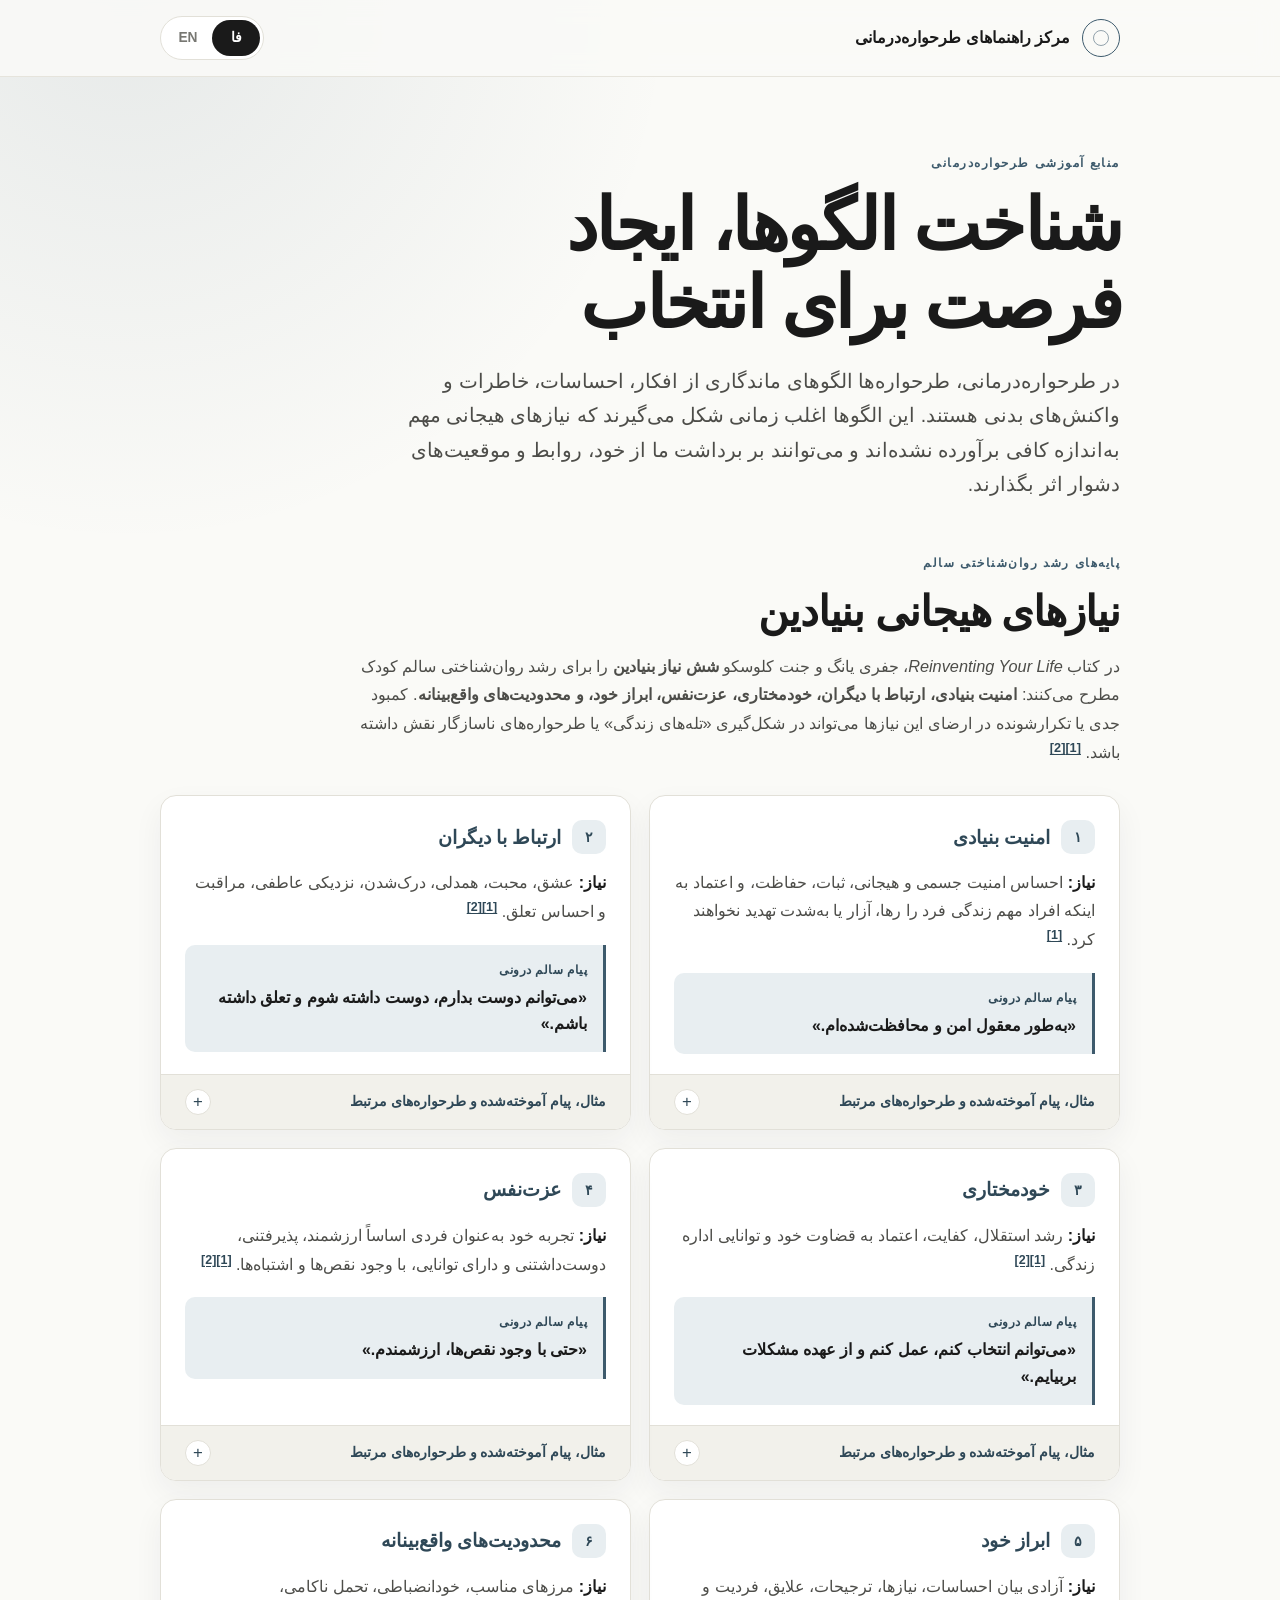
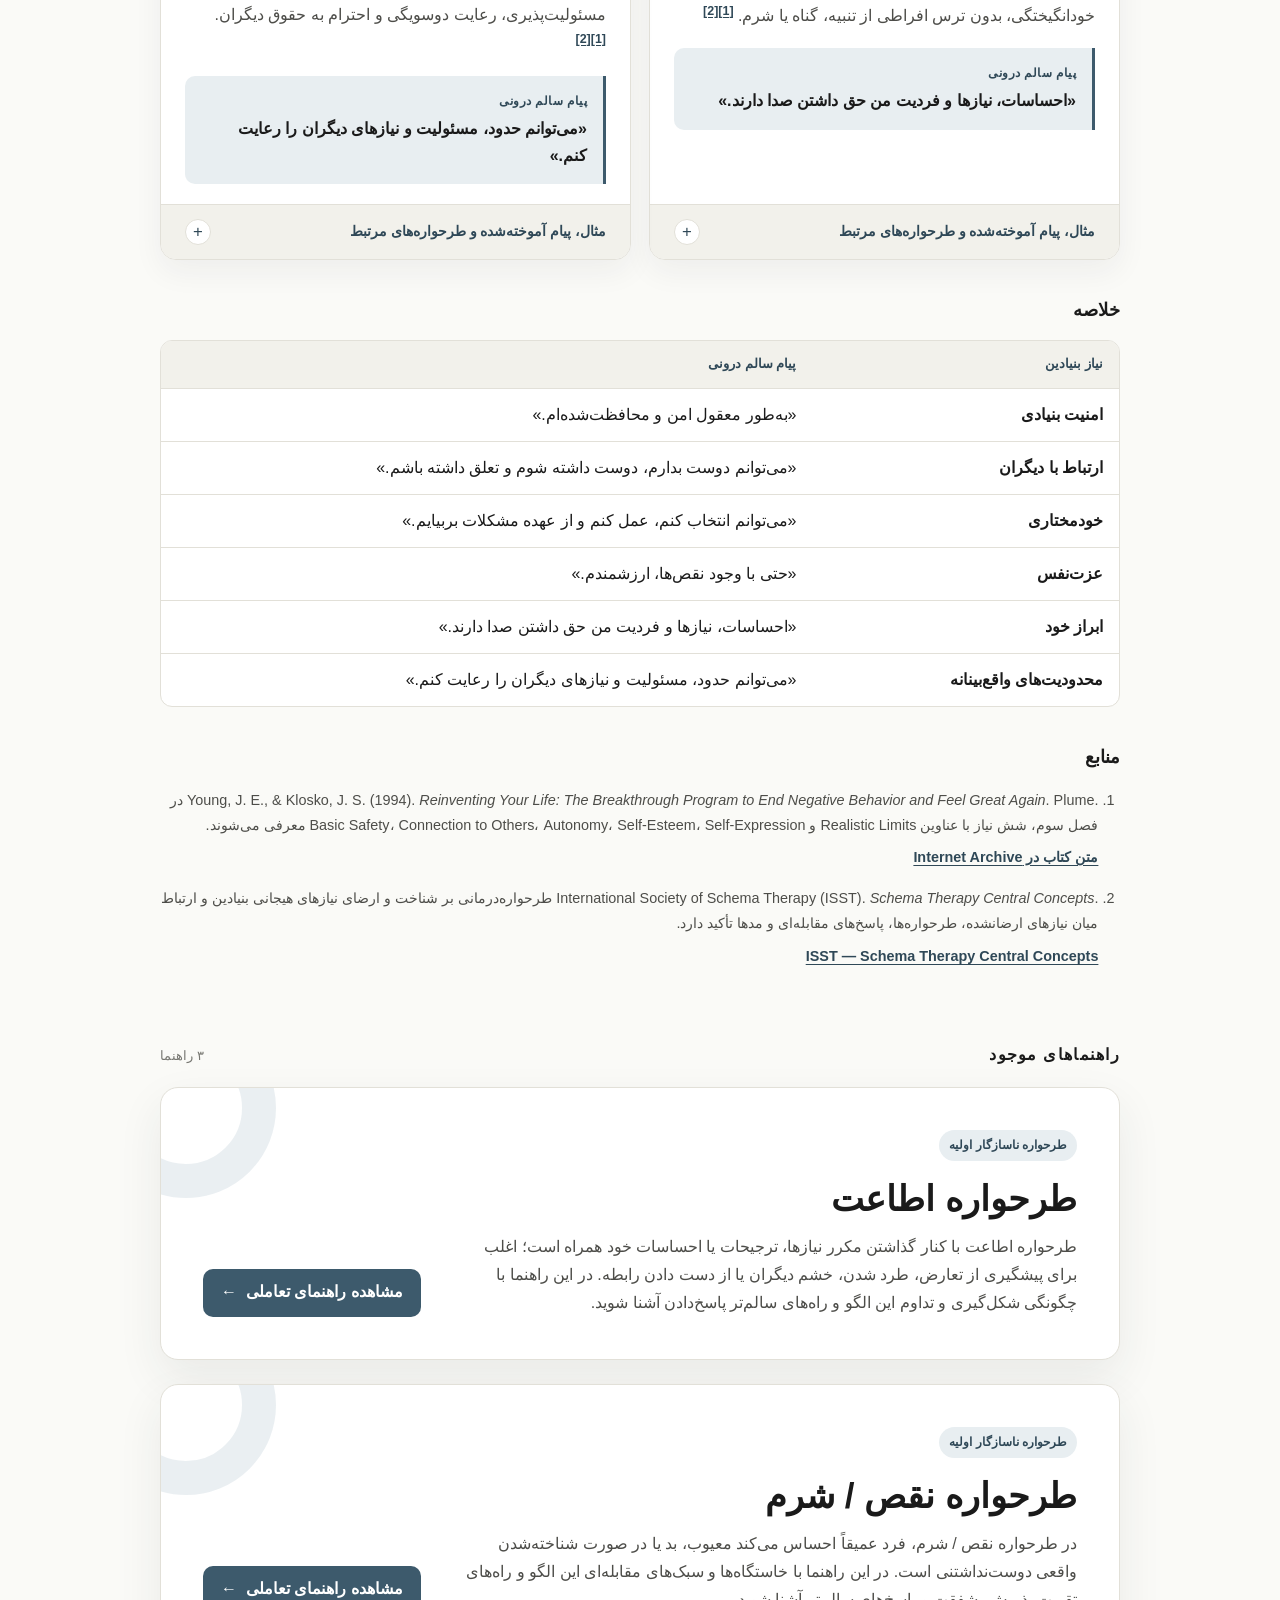
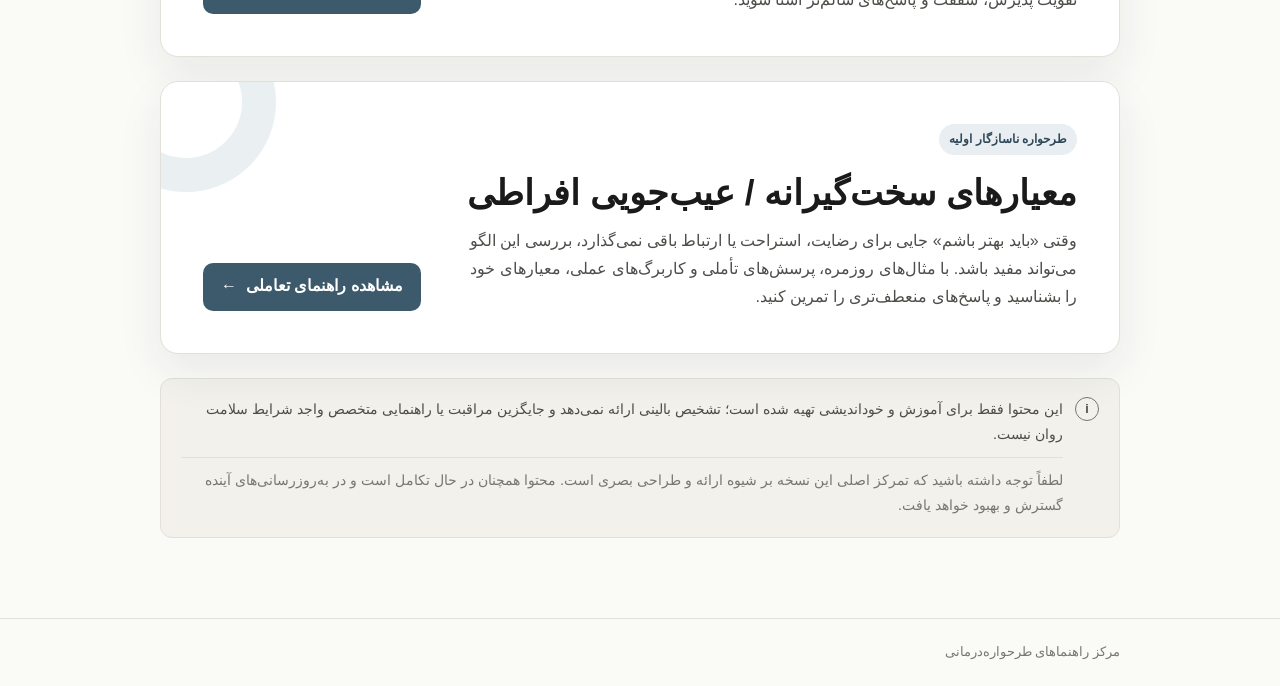
==== index.html @ 7f456794 "introducing new Scheme **UNRELENTING STANDARDS / HYPERCRITICALNESS**" ====
<!DOCTYPE html>
<html lang="fa" dir="rtl">
<head>
  <meta charset="UTF-8">
  <meta name="viewport" content="width=device-width, initial-scale=1.0">
  <meta name="description" content="Bilingual, practical guides to schema therapy concepts and patterns.">
  <title>مرکز راهنماهای طرحواره‌درمانی — Therapy Guidance Hub</title>
  <style>
    *,
    *::before,
    *::after {
      box-sizing: border-box;
    }

    :root {
      --bg: #fafaf7;
      --surface: #ffffff;
      --surface-soft: #f2f1eb;
      --text: #1a1a1a;
      --text-soft: #4d4d49;
      --muted: #777772;
      --accent: #3d5a6c;
      --accent-dark: #2f4857;
      --accent-soft: #e8eef1;
      --border: #e2e0d8;
      --focus: #9a6b32;
      --shadow: 0 18px 45px rgba(33, 45, 51, 0.08);
      --radius: 18px;
      --max-width: 960px;
    }

    html {
      min-width: 320px;
      scroll-behavior: smooth;
    }

    body {
      min-height: 100vh;
      margin: 0;
      background:
        radial-gradient(circle at 10% 0%, rgba(61, 90, 108, 0.10), transparent 34rem),
        var(--bg);
      color: var(--text);
      font-family: -apple-system, BlinkMacSystemFont, "Segoe UI", Tahoma, Arial, sans-serif;
      font-size: 16px;
      line-height: 1.75;
      -webkit-font-smoothing: antialiased;
    }

    body.lang-fa .content-en,
    body.lang-en .content-fa {
      display: none !important;
    }

    body.lang-en {
      font-family: Inter, -apple-system, BlinkMacSystemFont, "Segoe UI", sans-serif;
    }

    button,
    a {
      font: inherit;
    }

    a {
      color: inherit;
    }

    a:focus-visible,
    button:focus-visible {
      outline: 3px solid var(--focus);
      outline-offset: 3px;
    }

    .site-header {
      border-bottom: 1px solid rgba(226, 224, 216, 0.85);
      background: rgba(250, 250, 247, 0.88);
      backdrop-filter: blur(14px);
      -webkit-backdrop-filter: blur(14px);
    }

    .header-inner,
    main,
    .footer-inner {
      width: min(calc(100% - 36px), var(--max-width));
      margin-inline: auto;
    }

    .header-inner {
      min-height: 76px;
      display: flex;
      align-items: center;
      justify-content: space-between;
      gap: 20px;
    }

    .brand {
      display: inline-flex;
      align-items: center;
      gap: 12px;
      font-weight: 700;
      line-height: 1.35;
    }

    .brand-mark {
      width: 38px;
      height: 38px;
      display: grid;
      flex: 0 0 auto;
      place-items: center;
      border: 1px solid var(--accent);
      border-radius: 50%;
      color: var(--accent);
    }

    .brand-mark::before {
      width: 16px;
      height: 16px;
      border: 1px solid currentColor;
      border-radius: 50%;
      content: "";
      opacity: 0.55;
    }

    .language-switch {
      display: inline-flex;
      padding: 3px;
      border: 1px solid var(--border);
      border-radius: 999px;
      background: var(--surface);
    }

    .lang-btn {
      min-width: 48px;
      padding: 6px 13px;
      border: 0;
      border-radius: 999px;
      background: transparent;
      color: var(--muted);
      cursor: pointer;
      font-size: 0.86rem;
      font-weight: 650;
    }

    .lang-btn.active {
      background: var(--text);
      color: var(--surface);
    }

    main {
      padding-block: 76px 80px;
    }

    .hero {
      max-width: 760px;
      margin-bottom: 52px;
    }

    .eyebrow {
      margin: 0 0 12px;
      color: var(--accent);
      font-size: 0.78rem;
      font-weight: 750;
      letter-spacing: 0.12em;
      text-transform: uppercase;
    }

    h1,
    h2,
    h3,
    p {
      margin-top: 0;
    }

    h1 {
      max-width: 700px;
      margin-bottom: 22px;
      font-size: clamp(2.25rem, 6vw, 4.5rem);
      line-height: 1.08;
      letter-spacing: -0.035em;
    }

    .intro {
      max-width: 720px;
      margin-bottom: 0;
      color: var(--text-soft);
      font-size: clamp(1.05rem, 2.2vw, 1.22rem);
    }

    .needs-section {
      margin-bottom: 72px;
      scroll-margin-top: 24px;
    }

    .needs-header {
      max-width: 780px;
      margin-bottom: 28px;
    }

    .needs-header h2 {
      margin-bottom: 14px;
      font-size: clamp(1.75rem, 4vw, 2.65rem);
      line-height: 1.2;
      letter-spacing: -0.025em;
    }

    .needs-intro {
      margin-bottom: 0;
      color: var(--text-soft);
      font-size: 1.02rem;
    }

    .citation {
      color: var(--accent-dark);
      font-size: 0.78em;
      font-weight: 750;
      text-decoration-thickness: 1px;
      text-underline-offset: 2px;
      vertical-align: super;
    }

    .needs-grid {
      display: grid;
      grid-template-columns: repeat(2, minmax(0, 1fr));
      gap: 18px;
    }

    .need-card {
      overflow: hidden;
      display: flex;
      min-width: 0;
      flex-direction: column;
      border: 1px solid var(--border);
      border-radius: 16px;
      background: var(--surface);
      box-shadow: 0 12px 30px rgba(33, 45, 51, 0.055);
    }

    .need-card-main {
      padding: 24px 24px 20px;
    }

    .need-card h3 {
      display: flex;
      align-items: center;
      gap: 11px;
      margin-bottom: 15px;
      color: var(--accent-dark);
      font-size: 1.18rem;
      line-height: 1.35;
    }

    .need-card h3 > span {
      align-items: center;
      gap: 11px;
    }

    body.lang-fa .need-card h3 > .content-fa,
    body.lang-en .need-card h3 > .content-en {
      display: flex;
    }

    .need-number {
      display: inline-grid;
      width: 34px;
      height: 34px;
      flex: 0 0 auto;
      place-items: center;
      border-radius: 10px;
      background: var(--accent-soft);
      color: var(--accent-dark);
      font-size: 0.9rem;
      line-height: 1;
    }

    .need-definition {
      margin-bottom: 18px;
      color: var(--text-soft);
    }

    .need-definition strong,
    .detail-copy strong {
      color: var(--text);
    }

    .healthy-message {
      padding: 15px 16px;
      border-inline-start: 3px solid var(--accent);
      border-radius: 0 10px 10px 0;
      background: var(--accent-soft);
    }

    [dir="rtl"] .healthy-message {
      border-radius: 10px 0 0 10px;
    }

    .message-label {
      display: block;
      margin-bottom: 4px;
      color: var(--accent-dark);
      font-size: 0.75rem;
      font-weight: 750;
      letter-spacing: 0.04em;
    }

    .healthy-message blockquote,
    .detail-copy blockquote {
      margin: 0;
    }

    .healthy-message blockquote {
      font-weight: 650;
      line-height: 1.65;
    }

    .need-details {
      margin-top: auto;
      border-top: 1px solid var(--border);
      background: var(--surface-soft);
    }

    .need-details summary {
      display: flex;
      align-items: center;
      justify-content: space-between;
      gap: 14px;
      min-height: 54px;
      padding: 12px 24px;
      color: var(--accent-dark);
      cursor: pointer;
      font-size: 0.86rem;
      font-weight: 750;
      line-height: 1.45;
      list-style: none;
    }

    .need-details summary::-webkit-details-marker {
      display: none;
    }

    .need-details summary:focus-visible {
      outline: 3px solid var(--focus);
      outline-offset: -4px;
    }

    .details-icon {
      display: inline-grid;
      width: 26px;
      height: 26px;
      flex: 0 0 auto;
      place-items: center;
      border: 1px solid var(--border);
      border-radius: 50%;
      background: var(--surface);
      font-size: 1.05rem;
      font-weight: 500;
      line-height: 1;
      transition: transform 160ms ease;
    }

    .need-details[open] .details-icon {
      transform: rotate(45deg);
    }

    .need-details-body {
      padding: 0 24px 22px;
    }

    .detail-copy {
      padding-top: 18px;
      border-top: 1px solid var(--border);
      color: var(--text-soft);
    }

    .detail-copy p:last-child {
      margin-bottom: 0;
    }

    .detail-copy blockquote {
      margin-block: 11px 16px;
      padding: 10px 14px;
      border-inline-start: 3px solid var(--accent);
      background: var(--surface);
      color: var(--text);
      font-weight: 650;
    }

    .needs-summary,
    .needs-references {
      margin-top: 34px;
    }

    .needs-summary h3,
    .needs-references h3 {
      margin-bottom: 14px;
      font-size: 1.15rem;
    }

    .table-scroll {
      overflow-x: auto;
      border: 1px solid var(--border);
      border-radius: 12px;
      background: var(--surface);
      -webkit-overflow-scrolling: touch;
    }

    .table-scroll:focus-visible {
      outline: 3px solid var(--focus);
      outline-offset: 3px;
    }

    .needs-table {
      width: 100%;
      min-width: 540px;
      border-collapse: collapse;
      text-align: start;
    }

    .needs-table th,
    .needs-table td {
      padding: 12px 16px;
      border-bottom: 1px solid var(--border);
      text-align: start;
      vertical-align: top;
    }

    .needs-table thead th {
      background: var(--surface-soft);
      color: var(--accent-dark);
      font-size: 0.82rem;
      font-weight: 750;
    }

    .needs-table th:first-child,
    .needs-table td:first-child {
      width: 32%;
      font-weight: 700;
    }

    .needs-table tbody th {
      color: var(--text);
    }

    .needs-table tbody tr:last-child > * {
      border-bottom: 0;
    }

    .references-list {
      margin: 0;
      padding-inline-start: 1.35rem;
      color: var(--text-soft);
      font-size: 0.9rem;
    }

    .references-list li + li {
      margin-top: 16px;
    }

    .references-list p {
      margin-bottom: 7px;
    }

    .reference-link {
      color: var(--accent-dark);
      font-weight: 700;
      text-underline-offset: 3px;
    }

    .source-title {
      unicode-bidi: isolate;
    }

    .guides-heading {
      display: flex;
      align-items: baseline;
      justify-content: space-between;
      gap: 16px;
      margin-bottom: 18px;
    }

    .guides-heading h2 {
      margin-bottom: 0;
      font-size: 1rem;
      letter-spacing: 0.08em;
      text-transform: uppercase;
    }

    .guide-count {
      color: var(--muted);
      font-size: 0.84rem;
    }

    .guide-list {
      display: grid;
      gap: 24px;
    }

    .guide-card {
      position: relative;
      overflow: hidden;
      display: grid;
      grid-template-columns: minmax(0, 1fr) auto;
      align-items: end;
      gap: 32px;
      padding: clamp(26px, 5vw, 42px);
      border: 1px solid var(--border);
      border-radius: var(--radius);
      background: var(--surface);
      box-shadow: var(--shadow);
    }

    .guide-card::after {
      position: absolute;
      inset-block-start: -70px;
      inset-inline-end: -65px;
      width: 180px;
      height: 180px;
      border: 34px solid var(--accent-soft);
      border-radius: 50%;
      content: "";
      opacity: 0.9;
      pointer-events: none;
    }

    .guide-content {
      position: relative;
      z-index: 1;
      max-width: 620px;
    }

    .guide-tag {
      display: inline-block;
      margin-bottom: 16px;
      padding: 5px 10px;
      border-radius: 999px;
      background: var(--accent-soft);
      color: var(--accent-dark);
      font-size: 0.75rem;
      font-weight: 700;
    }

    .guide-card h3 {
      margin-bottom: 12px;
      font-size: clamp(1.55rem, 3.5vw, 2.2rem);
      line-height: 1.25;
    }

    .guide-description {
      margin-bottom: 0;
      color: var(--text-soft);
    }

    .guide-link {
      position: relative;
      z-index: 1;
      display: inline-flex;
      align-items: center;
      justify-content: center;
      gap: 9px;
      min-height: 48px;
      padding: 10px 18px;
      border-radius: 10px;
      background: var(--accent);
      color: #ffffff;
      font-weight: 700;
      line-height: 1.3;
      text-align: center;
      text-decoration: none;
      transition: background 160ms ease, transform 160ms ease;
    }

    .guide-link:hover {
      background: var(--accent-dark);
      transform: translateY(-1px);
    }

    .notice {
      display: grid;
      grid-template-columns: auto minmax(0, 1fr);
      gap: 12px;
      margin-top: 24px;
      padding: 18px 20px;
      border: 1px solid var(--border);
      border-radius: 12px;
      background: var(--surface-soft);
      color: var(--text-soft);
      font-size: 0.9rem;
    }

    .notice-mark {
      width: 24px;
      height: 24px;
      display: inline-grid;
      place-items: center;
      border: 1px solid var(--muted);
      border-radius: 50%;
      font-size: 0.78rem;
      font-weight: 750;
      line-height: 1;
    }

    .notice p {
      margin-bottom: 0;
    }

    .notice-update {
      display: block;
      margin-top: 10px;
      padding-top: 10px;
      border-top: 1px solid var(--border);
      color: var(--muted);
    }

    footer {
      border-top: 1px solid var(--border);
      color: var(--muted);
      font-size: 0.82rem;
    }

    .footer-inner {
      padding-block: 22px;
    }

    @media (max-width: 680px) {
      .header-inner,
      main,
      .footer-inner {
        width: min(calc(100% - 28px), var(--max-width));
      }

      .header-inner {
        min-height: 68px;
      }

      .brand-mark {
        width: 34px;
        height: 34px;
      }

      main {
        padding-block: 52px 60px;
      }

      .hero {
        margin-bottom: 40px;
      }

      .needs-section {
        margin-bottom: 56px;
      }

      .needs-grid {
        grid-template-columns: 1fr;
      }

      .need-card-main {
        padding: 22px 20px 18px;
      }

      .need-details summary {
        padding-inline: 20px;
      }

      .need-details-body {
        padding-inline: 20px;
      }

      .guide-card {
        grid-template-columns: 1fr;
        align-items: stretch;
        gap: 24px;
      }

      .guide-link {
        width: 100%;
      }
    }

    @media (prefers-reduced-motion: reduce) {
      html {
        scroll-behavior: auto;
      }

      .guide-link {
        transition: none;
      }

      .details-icon {
        transition: none;
      }
    }

    @media print {
      body {
        background: #ffffff;
      }

      .language-switch {
        display: none;
      }

      main {
        padding-block: 36px;
      }

      .needs-grid {
        grid-template-columns: 1fr;
      }

      .need-card,
      .guide-card {
        break-inside: avoid;
        box-shadow: none;
      }

      .need-details summary {
        display: none;
      }

      .need-details-body {
        display: block !important;
        padding-top: 18px;
      }

      .table-scroll {
        overflow: visible;
      }

      .needs-table {
        min-width: 0;
      }
    }
  </style>
</head>
<body class="lang-fa">
  <header class="site-header">
    <div class="header-inner">
      <div class="brand">
        <span class="brand-mark" aria-hidden="true"></span>
        <span class="content-fa" lang="fa">مرکز راهنماهای طرحواره‌درمانی</span>
        <span class="content-en" lang="en">Therapy Guidance Hub</span>
      </div>

      <div class="language-switch" role="group" aria-label="Language / زبان">
        <button class="lang-btn active" type="button" data-lang="fa" aria-pressed="true">فا</button>
        <button class="lang-btn" type="button" data-lang="en" aria-pressed="false">EN</button>
      </div>
    </div>
  </header>

  <main>
    <section class="hero" aria-labelledby="page-title">
      <p class="eyebrow">
        <span class="content-fa" lang="fa">منابع آموزشی طرحواره‌درمانی</span>
        <span class="content-en" lang="en">Schema therapy resources</span>
      </p>

      <h1 id="page-title">
        <span class="content-fa" lang="fa">شناخت الگوها، ایجاد فرصت برای انتخاب</span>
        <span class="content-en" lang="en">Understand patterns. Make room for choice.</span>
      </h1>

      <p class="intro">
        <span class="content-fa" lang="fa">در طرحواره‌درمانی، طرحواره‌ها الگوهای ماندگاری از افکار، احساسات، خاطرات و واکنش‌های بدنی هستند. این الگوها اغلب زمانی شکل می‌گیرند که نیازهای هیجانی مهم به‌اندازه کافی برآورده نشده‌اند و می‌توانند بر برداشت ما از خود، روابط و موقعیت‌های دشوار اثر بگذارند.</span>
        <span class="content-en" lang="en">In schema therapy, schemas are enduring patterns of thoughts, emotions, memories, and bodily responses. They often develop when important emotional needs are not adequately met and can shape how we understand ourselves, relationships, and difficult situations.</span>
      </p>
    </section>

    <section id="core-emotional-needs" class="needs-section" aria-labelledby="needs-title">
      <header class="needs-header">
        <p class="eyebrow">
          <span class="content-fa" lang="fa">پایه‌های رشد روان‌شناختی سالم</span>
          <span class="content-en" lang="en">Foundations for healthy psychological growth</span>
        </p>

        <h2 id="needs-title">
          <span class="content-fa" lang="fa">نیازهای هیجانی بنیادین</span>
          <span class="content-en" lang="en">Core Emotional Needs</span>
        </h2>

        <div class="needs-intro">
          <p class="content-fa" lang="fa">در کتاب <cite><bdi dir="ltr">Reinventing Your Life</bdi></cite>، جفری یانگ و جنت کلوسکو <strong>شش نیاز بنیادین</strong> را برای رشد روان‌شناختی سالم کودک مطرح می‌کنند: <strong>امنیت بنیادی، ارتباط با دیگران، خودمختاری، عزت‌نفس، ابراز خود، و محدودیت‌های واقع‌بینانه</strong>. کمبود جدی یا تکرارشونده در ارضای این نیازها می‌تواند در شکل‌گیری «تله‌های زندگی» یا طرحواره‌های ناسازگار نقش داشته باشد. <a class="citation" href="#needs-reference-1"><bdi>[1]</bdi></a><a class="citation" href="#needs-reference-2"><bdi>[2]</bdi></a></p>
          <p class="content-en" lang="en">In <cite>Reinventing Your Life</cite>, Jeffrey Young and Janet Klosko describe <strong>six core needs</strong> that children need in order to thrive psychologically: <strong>Basic Safety, Connection to Others, Autonomy, Self-Esteem, Self-Expression, and Realistic Limits</strong>. Serious or repeated shortfalls in these needs can contribute to the development of maladaptive “lifetraps” or schemas. <a class="citation" href="#needs-reference-1"><bdi>[1]</bdi></a><a class="citation" href="#needs-reference-2"><bdi>[2]</bdi></a></p>
        </div>
      </header>

      <div class="needs-grid">
        <article class="need-card" aria-labelledby="need-basic-safety-title">
          <div class="need-card-main">
            <h3 id="need-basic-safety-title">
              <span class="content-fa" lang="fa"><span class="need-number">۱</span> امنیت بنیادی</span>
              <span class="content-en" lang="en"><span class="need-number">1</span> Basic Safety</span>
            </h3>

            <p class="need-definition content-fa" lang="fa"><strong>نیاز:</strong> احساس امنیت جسمی و هیجانی، ثبات، حفاظت، و اعتماد به اینکه افراد مهم زندگی فرد را رها، آزار یا به‌شدت تهدید نخواهند کرد. <a class="citation" href="#needs-reference-1"><bdi>[1]</bdi></a></p>
            <p class="need-definition content-en" lang="en"><strong>Need:</strong> To feel physically and emotionally safe, protected, stable, and able to trust that important people will not abandon, abuse, or seriously harm us. <a class="citation" href="#needs-reference-1"><bdi>[1]</bdi></a></p>

            <div class="healthy-message content-fa" lang="fa">
              <span class="message-label">پیام سالم درونی</span>
              <blockquote>«به‌طور معقول امن و محافظت‌شده‌ام.»</blockquote>
            </div>
            <div class="healthy-message content-en" lang="en">
              <span class="message-label">Healthy internal message</span>
              <blockquote>“I am reasonably safe and protected.”</blockquote>
            </div>
          </div>

          <details class="need-details">
            <summary>
              <span class="content-fa" lang="fa">مثال، پیام آموخته‌شده و طرحواره‌های مرتبط</span>
              <span class="content-en" lang="en">Example, learned message, and related schemas</span>
              <span class="details-icon" aria-hidden="true">+</span>
            </summary>
            <div class="need-details-body">
              <div class="detail-copy content-fa" lang="fa">
                <p><strong>مثال:</strong><br>کودک می‌ترسد و والد با آرامش از او محافظت و او را مطمئن می‌کند. کودک به‌تدریج یاد می‌گیرد:</p>
                <blockquote>«من امن هستم و می‌توانم به افراد مهم زندگی‌ام تکیه کنم.»</blockquote>
                <p>آسیب مزمن به این نیاز می‌تواند با طرحواره‌هایی مانند <strong>رهاشدگی</strong> یا <strong>بی‌اعتمادی/بدرفتاری</strong> مرتبط باشد. <a class="citation" href="#needs-reference-1"><bdi>[1]</bdi></a></p>
              </div>
              <div class="detail-copy content-en" lang="en">
                <p><strong>Example:</strong><br>A child is frightened and receives calm protection and reassurance. The child gradually learns:</p>
                <blockquote>“I am safe, and people I depend on can protect me.”</blockquote>
                <p>When this need is repeatedly frustrated, themes of <strong>Abandonment</strong> or <strong>Mistrust/Abuse</strong> may become prominent. <a class="citation" href="#needs-reference-1"><bdi>[1]</bdi></a></p>
              </div>
            </div>
          </details>
        </article>

        <article class="need-card" aria-labelledby="need-connection-title">
          <div class="need-card-main">
            <h3 id="need-connection-title">
              <span class="content-fa" lang="fa"><span class="need-number">۲</span> ارتباط با دیگران</span>
              <span class="content-en" lang="en"><span class="need-number">2</span> Connection to Others</span>
            </h3>

            <p class="need-definition content-fa" lang="fa"><strong>نیاز:</strong> عشق، محبت، همدلی، درک‌شدن، نزدیکی عاطفی، مراقبت و احساس تعلق. <a class="citation" href="#needs-reference-1"><bdi>[1]</bdi></a><a class="citation" href="#needs-reference-2"><bdi>[2]</bdi></a></p>
            <p class="need-definition content-en" lang="en"><strong>Need:</strong> Love, affection, empathy, understanding, emotional closeness, care, and a sense of belonging. <a class="citation" href="#needs-reference-1"><bdi>[1]</bdi></a><a class="citation" href="#needs-reference-2"><bdi>[2]</bdi></a></p>

            <div class="healthy-message content-fa" lang="fa">
              <span class="message-label">پیام سالم درونی</span>
              <blockquote>«می‌توانم دوست بدارم، دوست داشته شوم و تعلق داشته باشم.»</blockquote>
            </div>
            <div class="healthy-message content-en" lang="en">
              <span class="message-label">Healthy internal message</span>
              <blockquote>“I can love, be loved, and belong.”</blockquote>
            </div>
          </div>

          <details class="need-details">
            <summary>
              <span class="content-fa" lang="fa">مثال، پیام آموخته‌شده و طرحواره‌های مرتبط</span>
              <span class="content-en" lang="en">Example, learned message, and related schemas</span>
              <span class="details-icon" aria-hidden="true">+</span>
            </summary>
            <div class="need-details-body">
              <div class="detail-copy content-fa" lang="fa">
                <p><strong>مثال:</strong><br>کودک غمگین است و مراقب به‌جای نادیده‌گرفتن یا تمسخر، با گرمی به او گوش می‌دهد. کودک یاد می‌گیرد:</p>
                <blockquote>«احساسات من مهم‌اند و می‌توانم با دیگران ارتباط عاطفی داشته باشم.»</blockquote>
                <p>کمبود این نیاز می‌تواند با <strong>محرومیت هیجانی</strong> یا <strong>انزوای اجتماعی</strong> مرتبط باشد. <a class="citation" href="#needs-reference-1"><bdi>[1]</bdi></a></p>
              </div>
              <div class="detail-copy content-en" lang="en">
                <p><strong>Example:</strong><br>A child is sad and a caregiver listens with warmth rather than ignoring or mocking the feeling. The child learns:</p>
                <blockquote>“My feelings matter, and I can be emotionally close to other people.”</blockquote>
                <p>When this need is poorly met, schemas involving <strong>Emotional Deprivation</strong> or <strong>Social Isolation</strong> may develop. <a class="citation" href="#needs-reference-1"><bdi>[1]</bdi></a></p>
              </div>
            </div>
          </details>
        </article>

        <article class="need-card" aria-labelledby="need-autonomy-title">
          <div class="need-card-main">
            <h3 id="need-autonomy-title">
              <span class="content-fa" lang="fa"><span class="need-number">۳</span> خودمختاری</span>
              <span class="content-en" lang="en"><span class="need-number">3</span> Autonomy</span>
            </h3>

            <p class="need-definition content-fa" lang="fa"><strong>نیاز:</strong> رشد استقلال، کفایت، اعتماد به قضاوت خود و توانایی اداره زندگی. <a class="citation" href="#needs-reference-1"><bdi>[1]</bdi></a><a class="citation" href="#needs-reference-2"><bdi>[2]</bdi></a></p>
            <p class="need-definition content-en" lang="en"><strong>Need:</strong> To become increasingly independent, competent, confident in one’s judgment, and able to function in the world. <a class="citation" href="#needs-reference-1"><bdi>[1]</bdi></a><a class="citation" href="#needs-reference-2"><bdi>[2]</bdi></a></p>

            <div class="healthy-message content-fa" lang="fa">
              <span class="message-label">پیام سالم درونی</span>
              <blockquote>«می‌توانم انتخاب کنم، عمل کنم و از عهده مشکلات بربیایم.»</blockquote>
            </div>
            <div class="healthy-message content-en" lang="en">
              <span class="message-label">Healthy internal message</span>
              <blockquote>“I can function, choose, and cope.”</blockquote>
            </div>
          </div>

          <details class="need-details">
            <summary>
              <span class="content-fa" lang="fa">مثال، پیام آموخته‌شده و طرحواره‌های مرتبط</span>
              <span class="content-en" lang="en">Example, learned message, and related schemas</span>
              <span class="details-icon" aria-hidden="true">+</span>
            </summary>
            <div class="need-details-body">
              <div class="detail-copy content-fa" lang="fa">
                <p><strong>مثال:</strong><br>والد اجازه می‌دهد کودک یک مسئله متناسب با سنش را خودش حل کند و فقط در صورت نیاز کمک می‌کند. کودک یاد می‌گیرد:</p>
                <blockquote>«می‌توانم تصمیم بگیرم، مسئله حل کنم و از اشتباه‌ها یاد بگیرم.»</blockquote>
                <p>آسیب به این نیاز می‌تواند با <strong>وابستگی/بی‌کفایتی</strong> یا <strong>آسیب‌پذیری نسبت به خطر</strong> مرتبط باشد. <a class="citation" href="#needs-reference-1"><bdi>[1]</bdi></a></p>
              </div>
              <div class="detail-copy content-en" lang="en">
                <p><strong>Example:</strong><br>A parent allows a child to solve an age-appropriate problem while remaining available for help. The child learns:</p>
                <blockquote>“I can handle things, make decisions, and learn from mistakes.”</blockquote>
                <p>When this need is frustrated, themes such as <strong>Dependence/Incompetence</strong> or <strong>Vulnerability to Harm</strong> may become stronger. <a class="citation" href="#needs-reference-1"><bdi>[1]</bdi></a></p>
              </div>
            </div>
          </details>
        </article>

        <article class="need-card" aria-labelledby="need-self-esteem-title">
          <div class="need-card-main">
            <h3 id="need-self-esteem-title">
              <span class="content-fa" lang="fa"><span class="need-number">۴</span> عزت‌نفس</span>
              <span class="content-en" lang="en"><span class="need-number">4</span> Self-Esteem</span>
            </h3>

            <p class="need-definition content-fa" lang="fa"><strong>نیاز:</strong> تجربه خود به‌عنوان فردی اساساً ارزشمند، پذیرفتنی، دوست‌داشتنی و دارای توانایی، با وجود نقص‌ها و اشتباه‌ها. <a class="citation" href="#needs-reference-1"><bdi>[1]</bdi></a><a class="citation" href="#needs-reference-2"><bdi>[2]</bdi></a></p>
            <p class="need-definition content-en" lang="en"><strong>Need:</strong> To experience oneself as basically worthy, acceptable, lovable, and capable despite imperfections. <a class="citation" href="#needs-reference-1"><bdi>[1]</bdi></a><a class="citation" href="#needs-reference-2"><bdi>[2]</bdi></a></p>

            <div class="healthy-message content-fa" lang="fa">
              <span class="message-label">پیام سالم درونی</span>
              <blockquote>«حتی با وجود نقص‌ها، ارزشمندم.»</blockquote>
            </div>
            <div class="healthy-message content-en" lang="en">
              <span class="message-label">Healthy internal message</span>
              <blockquote>“I have worth even when imperfect.”</blockquote>
            </div>
          </div>

          <details class="need-details">
            <summary>
              <span class="content-fa" lang="fa">مثال، پیام آموخته‌شده و طرحواره‌های مرتبط</span>
              <span class="content-en" lang="en">Example, learned message, and related schemas</span>
              <span class="details-icon" aria-hidden="true">+</span>
            </summary>
            <div class="need-details-body">
              <div class="detail-copy content-fa" lang="fa">
                <p><strong>مثال:</strong><br>کودک اشتباهی می‌کند و می‌شنود:</p>
                <blockquote>«این رفتارت نیاز به اصلاح دارد، اما این به معنی بد بودن خود تو نیست.»</blockquote>
                <p>کودک یاد می‌گیرد <strong>رفتار</strong> را از <strong>هویت</strong> جدا کند.</p>
                <p>انتقاد، تحقیر، طرد یا مقایسه مکرر می‌تواند به طرحواره‌هایی مانند <strong>نقص/شرم</strong> یا <strong>شکست</strong> کمک کند. <a class="citation" href="#needs-reference-1"><bdi>[1]</bdi></a><a class="citation" href="#needs-reference-2"><bdi>[2]</bdi></a></p>
              </div>
              <div class="detail-copy content-en" lang="en">
                <p><strong>Example:</strong><br>A child makes a mistake and hears:</p>
                <blockquote>“What you did needs correcting, but that does not make you a bad person.”</blockquote>
                <p>The child learns to separate <strong>behavior</strong> from <strong>identity</strong>.</p>
                <p>When this need is repeatedly injured through criticism, humiliation, rejection, or comparison, schemas such as <strong>Defectiveness/Shame</strong> or <strong>Failure</strong> may develop. <a class="citation" href="#needs-reference-1"><bdi>[1]</bdi></a><a class="citation" href="#needs-reference-2"><bdi>[2]</bdi></a></p>
              </div>
            </div>
          </details>
        </article>

        <article class="need-card" aria-labelledby="need-self-expression-title">
          <div class="need-card-main">
            <h3 id="need-self-expression-title">
              <span class="content-fa" lang="fa"><span class="need-number">۵</span> ابراز خود</span>
              <span class="content-en" lang="en"><span class="need-number">5</span> Self-Expression</span>
            </h3>

            <p class="need-definition content-fa" lang="fa"><strong>نیاز:</strong> آزادی بیان احساسات، نیازها، ترجیحات، علایق، فردیت و خودانگیختگی، بدون ترس افراطی از تنبیه، گناه یا شرم. <a class="citation" href="#needs-reference-1"><bdi>[1]</bdi></a><a class="citation" href="#needs-reference-2"><bdi>[2]</bdi></a></p>
            <p class="need-definition content-en" lang="en"><strong>Need:</strong> Freedom to express valid feelings, needs, preferences, interests, individuality, and spontaneity without excessive punishment, guilt, or shame. <a class="citation" href="#needs-reference-1"><bdi>[1]</bdi></a><a class="citation" href="#needs-reference-2"><bdi>[2]</bdi></a></p>

            <div class="healthy-message content-fa" lang="fa">
              <span class="message-label">پیام سالم درونی</span>
              <blockquote>«احساسات، نیازها و فردیت من حق داشتن صدا دارند.»</blockquote>
            </div>
            <div class="healthy-message content-en" lang="en">
              <span class="message-label">Healthy internal message</span>
              <blockquote>“My feelings, needs, and individuality can have a voice.”</blockquote>
            </div>
          </div>

          <details class="need-details">
            <summary>
              <span class="content-fa" lang="fa">مثال، پیام آموخته‌شده و طرحواره‌های مرتبط</span>
              <span class="content-en" lang="en">Example, learned message, and related schemas</span>
              <span class="details-icon" aria-hidden="true">+</span>
            </summary>
            <div class="need-details-body">
              <div class="detail-copy content-fa" lang="fa">
                <p><strong>مثال:</strong><br>کودک می‌گوید: «من این را دوست ندارم.» والد با احترام گوش می‌دهد، حتی اگر پاسخ نهایی همچنان «نه» باشد. کودک یاد می‌گیرد:</p>
                <blockquote>«من حق دارم احساس، ترجیح و نیاز داشته باشم.»</blockquote>
                <p>سرکوب مداوم این نیاز می‌تواند با الگوهایی مانند <strong>اطاعت/تسلیم</strong> و محدودکردن شدید خود مرتبط باشد. <a class="citation" href="#needs-reference-1"><bdi>[1]</bdi></a></p>
              </div>
              <div class="detail-copy content-en" lang="en">
                <p><strong>Example:</strong><br>A child says, “I don’t like that,” and the caregiver listens respectfully even when the answer is still “no.” The child learns:</p>
                <blockquote>“I am allowed to have feelings, preferences, and needs.”</blockquote>
                <p>When this need is suppressed, patterns related to <strong>Subjugation</strong> or excessive self-sacrifice/perfectionistic inhibition may develop. <a class="citation" href="#needs-reference-1"><bdi>[1]</bdi></a></p>
              </div>
            </div>
          </details>
        </article>

        <article class="need-card" aria-labelledby="need-realistic-limits-title">
          <div class="need-card-main">
            <h3 id="need-realistic-limits-title">
              <span class="content-fa" lang="fa"><span class="need-number">۶</span> محدودیت‌های واقع‌بینانه</span>
              <span class="content-en" lang="en"><span class="need-number">6</span> Realistic Limits</span>
            </h3>

            <p class="need-definition content-fa" lang="fa"><strong>نیاز:</strong> مرزهای مناسب، خودانضباطی، تحمل ناکامی، مسئولیت‌پذیری، رعایت دوسویگی و احترام به حقوق دیگران. <a class="citation" href="#needs-reference-1"><bdi>[1]</bdi></a><a class="citation" href="#needs-reference-2"><bdi>[2]</bdi></a></p>
            <p class="need-definition content-en" lang="en"><strong>Need:</strong> Appropriate boundaries, self-discipline, frustration tolerance, responsibility, reciprocity, and respect for other people’s rights. <a class="citation" href="#needs-reference-1"><bdi>[1]</bdi></a><a class="citation" href="#needs-reference-2"><bdi>[2]</bdi></a></p>

            <div class="healthy-message content-fa" lang="fa">
              <span class="message-label">پیام سالم درونی</span>
              <blockquote>«می‌توانم حدود، مسئولیت و نیازهای دیگران را رعایت کنم.»</blockquote>
            </div>
            <div class="healthy-message content-en" lang="en">
              <span class="message-label">Healthy internal message</span>
              <blockquote>“I can respect limits, responsibility, and other people’s needs.”</blockquote>
            </div>
          </div>

          <details class="need-details">
            <summary>
              <span class="content-fa" lang="fa">مثال، پیام آموخته‌شده و طرحواره‌های مرتبط</span>
              <span class="content-en" lang="en">Example, learned message, and related schemas</span>
              <span class="details-icon" aria-hidden="true">+</span>
            </summary>
            <div class="need-details-body">
              <div class="detail-copy content-fa" lang="fa">
                <p><strong>مثال:</strong><br>کودک چیزی را فوراً می‌خواهد، اما والد با آرامش حد منطقی را حفظ می‌کند:</p>
                <blockquote>«می‌دانم آن را می‌خواهی، اما باید صبر کنی.»</blockquote>
                <p>کودک به‌تدریج یاد می‌گیرد:</p>
                <blockquote>«همیشه نمی‌توانم فوراً به خواسته‌ام برسم و می‌توانم این ناکامی را تحمل کنم.»</blockquote>
                <p>کمبود محدودیت مناسب می‌تواند با <strong>استحقاق/بزرگ‌منشی</strong> یا مشکلات خودکنترلی مرتبط باشد. <a class="citation" href="#needs-reference-1"><bdi>[1]</bdi></a><a class="citation" href="#needs-reference-2"><bdi>[2]</bdi></a></p>
              </div>
              <div class="detail-copy content-en" lang="en">
                <p><strong>Example:</strong><br>A child wants something immediately, but the parent calmly maintains a reasonable limit:</p>
                <blockquote>“I know you want it, but you need to wait.”</blockquote>
                <p>The child gradually learns:</p>
                <blockquote>“I cannot always get what I want immediately, and I can tolerate that.”</blockquote>
                <p>When realistic limits are insufficient, difficulties involving <strong>Entitlement/Grandiosity</strong> or poor self-control may develop. <a class="citation" href="#needs-reference-1"><bdi>[1]</bdi></a><a class="citation" href="#needs-reference-2"><bdi>[2]</bdi></a></p>
              </div>
            </div>
          </details>
        </article>
      </div>

      <section class="needs-summary" aria-labelledby="needs-summary-title">
        <h3 id="needs-summary-title">
          <span class="content-fa" lang="fa">خلاصه</span>
          <span class="content-en" lang="en">Summary</span>
        </h3>
        <div class="table-scroll" tabindex="0" role="region" aria-labelledby="needs-summary-title">
          <table class="needs-table" aria-label="خلاصه نیازهای هیجانی بنیادین / Core emotional needs summary">
            <thead>
              <tr>
                <th scope="col">
                  <span class="content-fa" lang="fa">نیاز بنیادین</span>
                  <span class="content-en" lang="en">Core Need</span>
                </th>
                <th scope="col">
                  <span class="content-fa" lang="fa">پیام سالم درونی</span>
                  <span class="content-en" lang="en">Healthy Internal Message</span>
                </th>
              </tr>
            </thead>
            <tbody>
              <tr>
                <th scope="row"><span class="content-fa" lang="fa">امنیت بنیادی</span><span class="content-en" lang="en">Basic Safety</span></th>
                <td><span class="content-fa" lang="fa">«به‌طور معقول امن و محافظت‌شده‌ام.»</span><span class="content-en" lang="en">“I am reasonably safe and protected.”</span></td>
              </tr>
              <tr>
                <th scope="row"><span class="content-fa" lang="fa">ارتباط با دیگران</span><span class="content-en" lang="en">Connection to Others</span></th>
                <td><span class="content-fa" lang="fa">«می‌توانم دوست بدارم، دوست داشته شوم و تعلق داشته باشم.»</span><span class="content-en" lang="en">“I can love, be loved, and belong.”</span></td>
              </tr>
              <tr>
                <th scope="row"><span class="content-fa" lang="fa">خودمختاری</span><span class="content-en" lang="en">Autonomy</span></th>
                <td><span class="content-fa" lang="fa">«می‌توانم انتخاب کنم، عمل کنم و از عهده مشکلات بربیایم.»</span><span class="content-en" lang="en">“I can function, choose, and cope.”</span></td>
              </tr>
              <tr>
                <th scope="row"><span class="content-fa" lang="fa">عزت‌نفس</span><span class="content-en" lang="en">Self-Esteem</span></th>
                <td><span class="content-fa" lang="fa">«حتی با وجود نقص‌ها، ارزشمندم.»</span><span class="content-en" lang="en">“I have worth even when imperfect.”</span></td>
              </tr>
              <tr>
                <th scope="row"><span class="content-fa" lang="fa">ابراز خود</span><span class="content-en" lang="en">Self-Expression</span></th>
                <td><span class="content-fa" lang="fa">«احساسات، نیازها و فردیت من حق داشتن صدا دارند.»</span><span class="content-en" lang="en">“My feelings, needs, and individuality can have a voice.”</span></td>
              </tr>
              <tr>
                <th scope="row"><span class="content-fa" lang="fa">محدودیت‌های واقع‌بینانه</span><span class="content-en" lang="en">Realistic Limits</span></th>
                <td><span class="content-fa" lang="fa">«می‌توانم حدود، مسئولیت و نیازهای دیگران را رعایت کنم.»</span><span class="content-en" lang="en">“I can respect limits, responsibility, and other people’s needs.”</span></td>
              </tr>
            </tbody>
          </table>
        </div>
      </section>

      <section class="needs-references" aria-labelledby="needs-references-title">
        <h3 id="needs-references-title">
          <span class="content-fa" lang="fa">منابع</span>
          <span class="content-en" lang="en">References</span>
        </h3>
        <ol class="references-list">
          <li id="needs-reference-1">
            <p class="content-fa" lang="fa"><bdi class="source-title" dir="ltr">Young, J. E., &amp; Klosko, J. S. (1994). <cite>Reinventing Your Life: The Breakthrough Program to End Negative Behavior and Feel Great Again</cite>. Plume.</bdi> در فصل سوم، شش نیاز با عناوین <bdi dir="ltr">Basic Safety، Connection to Others، Autonomy، Self-Esteem، Self-Expression و Realistic Limits</bdi> معرفی می‌شوند.</p>
            <p class="content-en" lang="en"><bdi class="source-title" dir="ltr">Young, J. E., &amp; Klosko, J. S. (1994). <cite>Reinventing Your Life: The Breakthrough Program to End Negative Behavior and Feel Great Again</cite>. Plume.</bdi> Chapter 3 describes the six needs as Basic Safety, Connection to Others, Autonomy, Self-Esteem, Self-Expression, and Realistic Limits.</p>
            <a class="reference-link content-fa" lang="fa" href="https://archive.org/stream/jeffrey-e.-young-janet-s.-klosko-reinventing-your-life-the-breakthough-program-t/Jeffrey%20E.%20Young_%20Janet%20S.%20Klosko%20-%20Reinventing%20Your%20Life_%20The%20Breakthough%20Program%20to%20End%20Negative%20Behavior...and%20Feel%20Great%20Again-Plume%20%281994%29_djvu.txt" target="_blank" rel="noopener noreferrer">متن کتاب در <bdi dir="ltr">Internet Archive</bdi></a>
            <a class="reference-link content-en" lang="en" href="https://archive.org/stream/jeffrey-e.-young-janet-s.-klosko-reinventing-your-life-the-breakthough-program-t/Jeffrey%20E.%20Young_%20Janet%20S.%20Klosko%20-%20Reinventing%20Your%20Life_%20The%20Breakthough%20Program%20to%20End%20Negative%20Behavior...and%20Feel%20Great%20Again-Plume%20%281994%29_djvu.txt" target="_blank" rel="noopener noreferrer"><bdi dir="ltr">Internet Archive text</bdi></a>
          </li>
          <li id="needs-reference-2">
            <p class="content-fa" lang="fa"><bdi class="source-title" dir="ltr">International Society of Schema Therapy (ISST). <cite>Schema Therapy Central Concepts</cite>.</bdi> طرحواره‌درمانی بر شناخت و ارضای نیازهای هیجانی بنیادین و ارتباط میان نیازهای ارضانشده، طرحواره‌ها، پاسخ‌های مقابله‌ای و مدها تأکید دارد.</p>
            <p class="content-en" lang="en"><bdi class="source-title" dir="ltr">International Society of Schema Therapy (ISST). <cite>Schema Therapy Central Concepts</cite>.</bdi> Schema Therapy aims to help people understand and meet core emotional needs and describes the relationship between unmet needs, schemas, coping responses, and modes.</p>
            <a class="reference-link content-fa" lang="fa" href="https://schematherapysociety.org/Schema-Therapy" target="_blank" rel="noopener noreferrer"><bdi dir="ltr">ISST — Schema Therapy Central Concepts</bdi></a>
            <a class="reference-link content-en" lang="en" href="https://schematherapysociety.org/Schema-Therapy" target="_blank" rel="noopener noreferrer"><bdi dir="ltr">ISST — Schema Therapy Central Concepts</bdi></a>
          </li>
        </ol>
      </section>
    </section>

    <section aria-labelledby="guides-title">
      <div class="guides-heading">
        <h2 id="guides-title">
          <span class="content-fa" lang="fa">راهنماهای موجود</span>
          <span class="content-en" lang="en">Available guides</span>
        </h2>
        <span class="guide-count">
          <span class="content-fa" lang="fa">۳ راهنما</span>
          <span class="content-en" lang="en">3 guides</span>
        </span>
      </div>

      <div class="guide-list">
        <article class="guide-card">
          <div class="guide-content">
            <span class="guide-tag">
              <span class="content-fa" lang="fa">طرحواره ناسازگار اولیه</span>
              <span class="content-en" lang="en">Early maladaptive schema</span>
            </span>

            <h3>
              <span class="content-fa" lang="fa">طرحواره اطاعت</span>
              <span class="content-en" lang="en">Subjugation Schema</span>
            </h3>

            <p class="guide-description">
              <span class="content-fa" lang="fa">طرحواره اطاعت با کنار گذاشتن مکرر نیازها، ترجیحات یا احساسات خود همراه است؛ اغلب برای پیشگیری از تعارض، طرد شدن، خشم دیگران یا از دست دادن رابطه. در این راهنما با چگونگی شکل‌گیری و تداوم این الگو و راه‌های سالم‌تر پاسخ‌دادن آشنا شوید.</span>
              <span class="content-en" lang="en">Subjugation involves repeatedly setting aside your needs, preferences, or feelings—often to prevent conflict, rejection, anger, or the loss of a relationship. Explore how this pattern forms, how it is maintained, and healthier ways of responding.</span>
            </p>
          </div>

          <a class="guide-link" href="./Interactive%20Guide%20to%20the%20Subjugation%20Schema.html">
            <span class="content-fa" lang="fa">مشاهده راهنمای تعاملی</span>
            <span class="content-en" lang="en">Open interactive guide</span>
            <span class="content-fa" aria-hidden="true">←</span>
            <span class="content-en" aria-hidden="true">→</span>
          </a>
        </article>

        <article class="guide-card">
          <div class="guide-content">
            <span class="guide-tag">
              <span class="content-fa" lang="fa">طرحواره ناسازگار اولیه</span>
              <span class="content-en" lang="en">Early maladaptive schema</span>
            </span>

            <h3>
              <span class="content-fa" lang="fa">طرحواره نقص / شرم</span>
              <span class="content-en" lang="en">Defectiveness / Shame Schema</span>
            </h3>

            <p class="guide-description">
              <span class="content-fa" lang="fa">در طرحواره نقص / شرم، فرد عمیقاً احساس می‌کند معیوب، بد یا در صورت شناخته‌شدن واقعی دوست‌نداشتنی است. در این راهنما با خاستگاه‌ها و سبک‌های مقابله‌ای این الگو و راه‌های تقویت پذیرش، شفقت و پاسخ‌های سالم‌تر آشنا شوید.</span>
              <span class="content-en" lang="en">Defectiveness / Shame involves a deep sense of being flawed, bad, or unlovable if fully known. Explore the pattern’s origins and coping styles, along with healthier responses grounded in acceptance and compassion.</span>
            </p>
          </div>

          <a class="guide-link" href="./Interactive%20Guide%20to%20the%20Defectiveness%20Shame%20Schema.html">
            <span class="content-fa" lang="fa">مشاهده راهنمای تعاملی</span>
            <span class="content-en" lang="en">Open interactive guide</span>
            <span class="content-fa" aria-hidden="true">←</span>
            <span class="content-en" aria-hidden="true">→</span>
          </a>
        </article>
        <article class="guide-card">
          <div class="guide-content">
            <span class="guide-tag">
              <span class="content-fa" lang="fa">طرحواره ناسازگار اولیه</span>
              <span class="content-en" lang="en">Early maladaptive schema</span>
            </span>
            <h3>
              <span class="content-fa" lang="fa">معیارهای سخت‌گیرانه / عیب‌جویی افراطی</span>
              <span class="content-en" lang="en">Unrelenting Standards / Hypercriticalness</span>
            </h3>
            <p class="guide-description">
              <span class="content-fa" lang="fa">وقتی «باید بهتر باشم» جایی برای رضایت، استراحت یا ارتباط باقی نمی‌گذارد، بررسی این الگو می‌تواند مفید باشد. با مثال‌های روزمره، پرسش‌های تأملی و کاربرگ‌های عملی، معیارهای خود را بشناسید و پاسخ‌های منعطف‌تری را تمرین کنید.</span>
              <span class="content-en" lang="en">When “I must do better” leaves little room for satisfaction, rest, or connection, this pattern may be worth exploring. Examine your standards through everyday examples, reflection prompts, and practical worksheets, and practice more flexible responses.</span>
            </p>
          </div>
          <a class="guide-link" href="./Interactive%20Guide%20to%20the%20Unrelenting%20Standards%20Hypercriticalness%20Schema.html">
            <span class="content-fa" lang="fa">مشاهده راهنمای تعاملی</span>
            <span class="content-en" lang="en">Open interactive guide</span>
            <span class="content-fa" aria-hidden="true">←</span>
            <span class="content-en" aria-hidden="true">→</span>
          </a>
        </article>
      </div>

      <aside class="notice">
        <span class="notice-mark" aria-hidden="true">i</span>
        <p>
          <span class="content-fa" lang="fa">این محتوا فقط برای آموزش و خوداندیشی تهیه شده است؛ تشخیص بالینی ارائه نمی‌دهد و جایگزین مراقبت یا راهنمایی متخصص واجد شرایط سلامت روان نیست.</span>
          <span class="content-en" lang="en">This content is for education and self-reflection only. It does not provide a clinical diagnosis and is not a substitute for care or guidance from a qualified mental health professional.</span>
          <span class="notice-update content-fa" lang="fa">لطفاً توجه داشته باشید که تمرکز اصلی این نسخه بر شیوه ارائه و طراحی بصری است. محتوا همچنان در حال تکامل است و در به‌روزرسانی‌های آینده گسترش و بهبود خواهد یافت.</span>
          <span class="notice-update content-en" lang="en">Please note that this version focuses primarily on presentation and visual design. The content is still evolving and will be expanded and refined in future updates.</span>
        </p>
      </aside>
    </section>
  </main>

  <footer>
    <div class="footer-inner">
      <span class="content-fa" lang="fa">مرکز راهنماهای طرحواره‌درمانی</span>
      <span class="content-en" lang="en">Therapy Guidance Hub</span>
    </div>
  </footer>

  <script>
    (function () {
      const root = document.documentElement;
      const body = document.body;
      const languageButtons = document.querySelectorAll(".lang-btn");

      function setLanguage(language) {
        const isPersian = language === "fa";

        body.classList.remove("lang-fa", "lang-en");
        body.classList.add(isPersian ? "lang-fa" : "lang-en");
        root.lang = isPersian ? "fa" : "en";
        root.dir = isPersian ? "rtl" : "ltr";

        languageButtons.forEach(function (button) {
          const isActive = button.dataset.lang === language;
          button.classList.toggle("active", isActive);
          button.setAttribute("aria-pressed", String(isActive));
        });

        try {
          localStorage.setItem("therapy-guidance-lang", language);
        } catch (error) {
          // The page remains usable when browser storage is unavailable.
        }
      }

      languageButtons.forEach(function (button) {
        button.addEventListener("click", function () {
          setLanguage(button.dataset.lang);
        });
      });

      try {
        const sharedLanguage = localStorage.getItem("therapy-guidance-lang");
        const legacyLanguage = localStorage.getItem("subjugation-lang");
        const savedLanguage = sharedLanguage === "en" || sharedLanguage === "fa"
          ? sharedLanguage
          : legacyLanguage;
        if (savedLanguage === "en" || savedLanguage === "fa") {
          setLanguage(savedLanguage);
        }
      } catch (error) {
        // Persian remains the default when browser storage is unavailable.
      }
    }());

    (function () {
      const needDetails = Array.from(document.querySelectorAll(".need-details"));
      let detailsClosedBeforePrint = [];

      window.addEventListener("beforeprint", function () {
        detailsClosedBeforePrint = needDetails.filter(function (details) {
          return !details.open;
        });
        needDetails.forEach(function (details) {
          details.open = true;
        });
      });

      window.addEventListener("afterprint", function () {
        detailsClosedBeforePrint.forEach(function (details) {
          details.open = false;
        });
        detailsClosedBeforePrint = [];
      });
    }());
  </script>
</body>
</html>
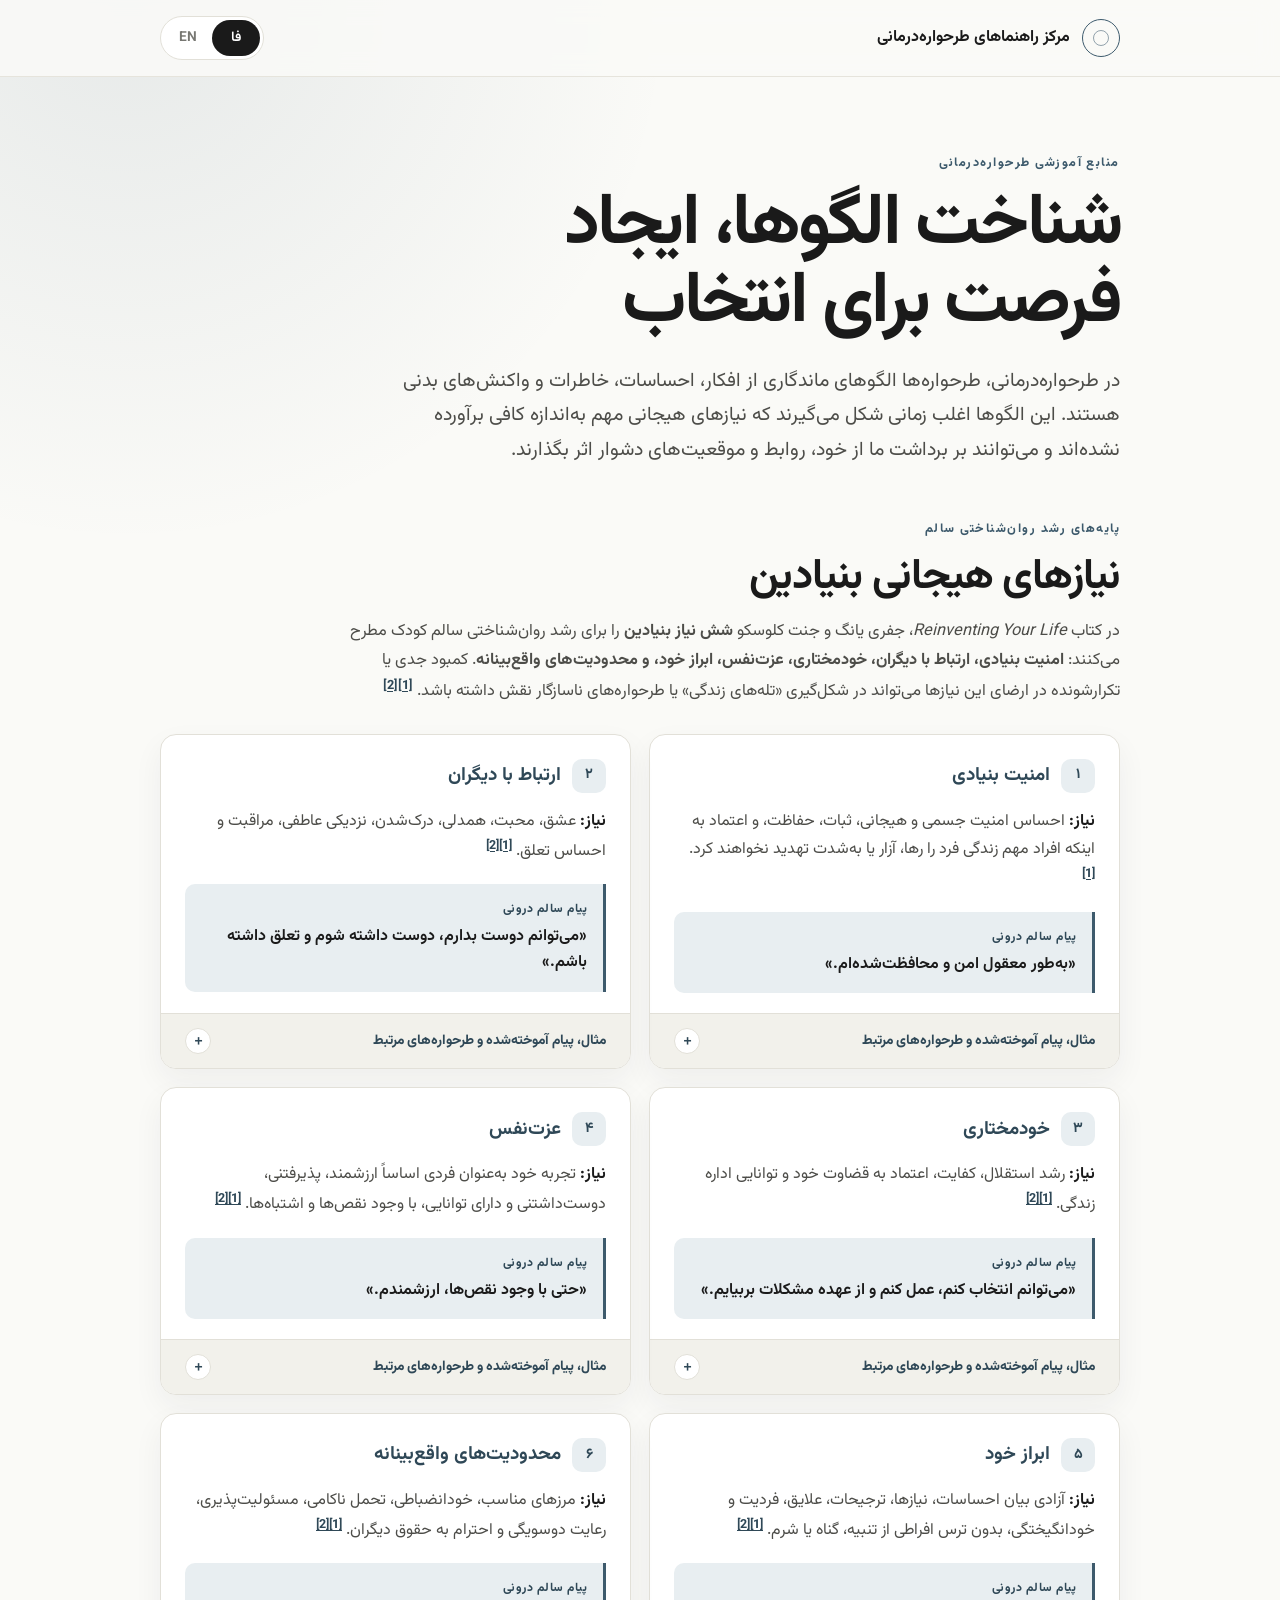
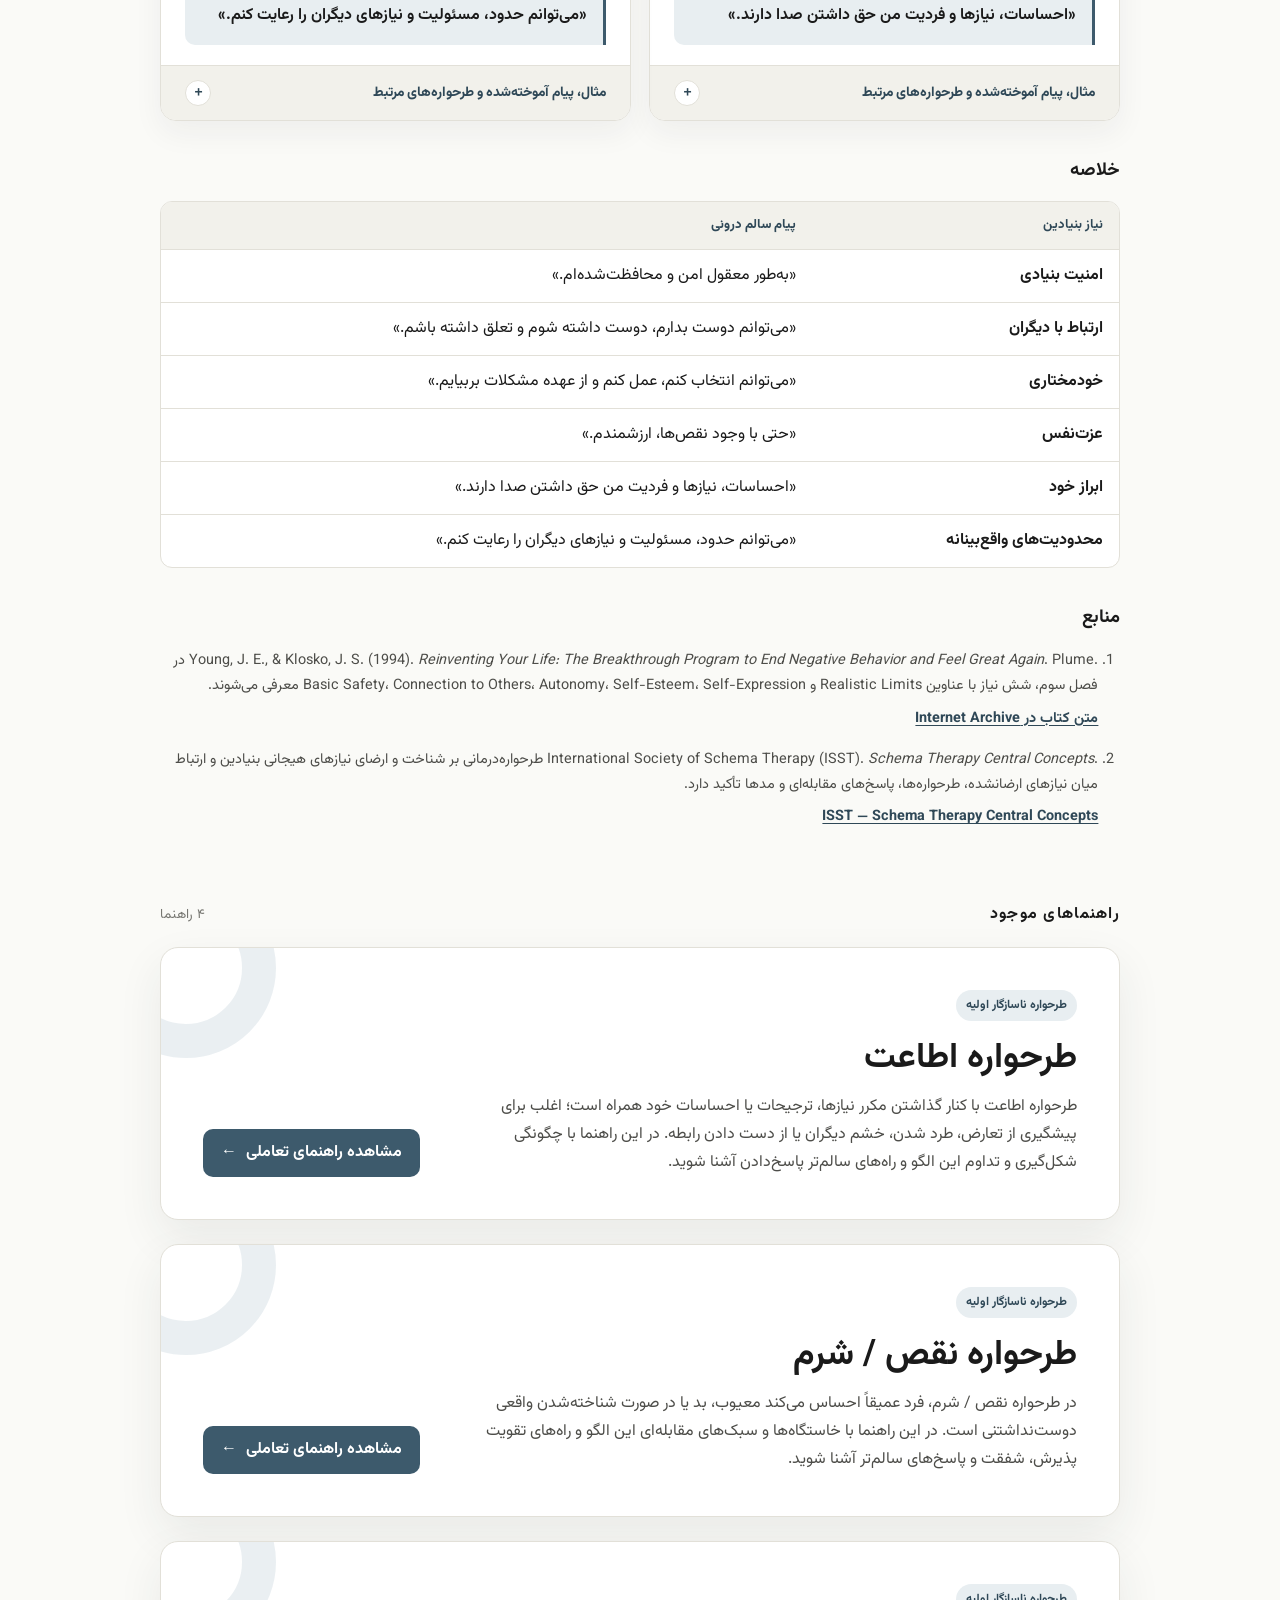
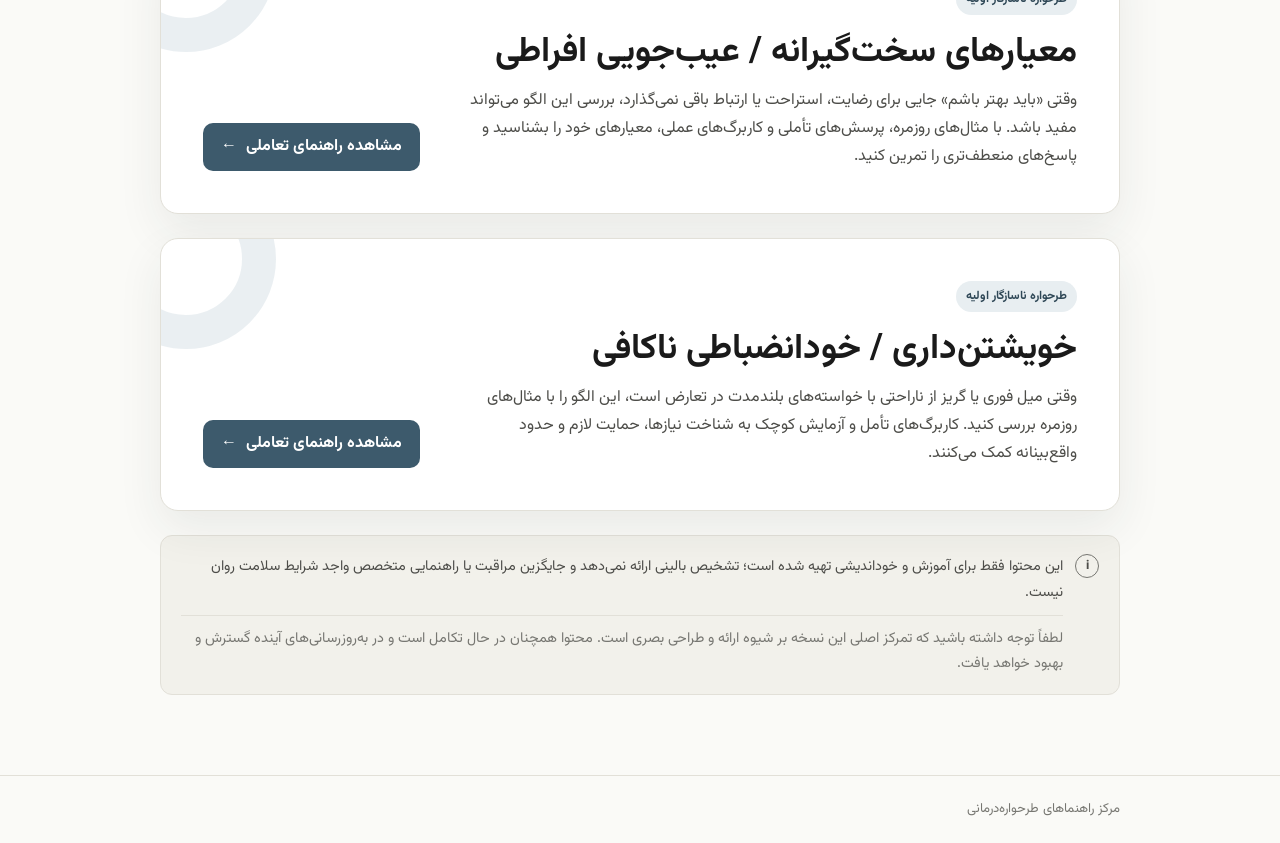
==== commit 96ce08f1: "Introduing new scheme type **INSUFFICIENT SELF-CONTROL / SELF-DISCIPLINE**" ====
--- a/index.html
+++ b/index.html
@@ -5,731 +5,8 @@
   <meta name="viewport" content="width=device-width, initial-scale=1.0">
   <meta name="description" content="Bilingual, practical guides to schema therapy concepts and patterns.">
   <title>مرکز راهنماهای طرحواره‌درمانی — Therapy Guidance Hub</title>
-  <style>
-    *,
-    *::before,
-    *::after {
-      box-sizing: border-box;
-    }
-
-    :root {
-      --bg: #fafaf7;
-      --surface: #ffffff;
-      --surface-soft: #f2f1eb;
-      --text: #1a1a1a;
-      --text-soft: #4d4d49;
-      --muted: #777772;
-      --accent: #3d5a6c;
-      --accent-dark: #2f4857;
-      --accent-soft: #e8eef1;
-      --border: #e2e0d8;
-      --focus: #9a6b32;
-      --shadow: 0 18px 45px rgba(33, 45, 51, 0.08);
-      --radius: 18px;
-      --max-width: 960px;
-    }
-
-    html {
-      min-width: 320px;
-      scroll-behavior: smooth;
-    }
-
-    body {
-      min-height: 100vh;
-      margin: 0;
-      background:
-        radial-gradient(circle at 10% 0%, rgba(61, 90, 108, 0.10), transparent 34rem),
-        var(--bg);
-      color: var(--text);
-      font-family: -apple-system, BlinkMacSystemFont, "Segoe UI", Tahoma, Arial, sans-serif;
-      font-size: 16px;
-      line-height: 1.75;
-      -webkit-font-smoothing: antialiased;
-    }
-
-    body.lang-fa .content-en,
-    body.lang-en .content-fa {
-      display: none !important;
-    }
-
-    body.lang-en {
-      font-family: Inter, -apple-system, BlinkMacSystemFont, "Segoe UI", sans-serif;
-    }
-
-    button,
-    a {
-      font: inherit;
-    }
-
-    a {
-      color: inherit;
-    }
-
-    a:focus-visible,
-    button:focus-visible {
-      outline: 3px solid var(--focus);
-      outline-offset: 3px;
-    }
-
-    .site-header {
-      border-bottom: 1px solid rgba(226, 224, 216, 0.85);
-      background: rgba(250, 250, 247, 0.88);
-      backdrop-filter: blur(14px);
-      -webkit-backdrop-filter: blur(14px);
-    }
-
-    .header-inner,
-    main,
-    .footer-inner {
-      width: min(calc(100% - 36px), var(--max-width));
-      margin-inline: auto;
-    }
-
-    .header-inner {
-      min-height: 76px;
-      display: flex;
-      align-items: center;
-      justify-content: space-between;
-      gap: 20px;
-    }
-
-    .brand {
-      display: inline-flex;
-      align-items: center;
-      gap: 12px;
-      font-weight: 700;
-      line-height: 1.35;
-    }
-
-    .brand-mark {
-      width: 38px;
-      height: 38px;
-      display: grid;
-      flex: 0 0 auto;
-      place-items: center;
-      border: 1px solid var(--accent);
-      border-radius: 50%;
-      color: var(--accent);
-    }
-
-    .brand-mark::before {
-      width: 16px;
-      height: 16px;
-      border: 1px solid currentColor;
-      border-radius: 50%;
-      content: "";
-      opacity: 0.55;
-    }
-
-    .language-switch {
-      display: inline-flex;
-      padding: 3px;
-      border: 1px solid var(--border);
-      border-radius: 999px;
-      background: var(--surface);
-    }
-
-    .lang-btn {
-      min-width: 48px;
-      padding: 6px 13px;
-      border: 0;
-      border-radius: 999px;
-      background: transparent;
-      color: var(--muted);
-      cursor: pointer;
-      font-size: 0.86rem;
-      font-weight: 650;
-    }
-
-    .lang-btn.active {
-      background: var(--text);
-      color: var(--surface);
-    }
-
-    main {
-      padding-block: 76px 80px;
-    }
-
-    .hero {
-      max-width: 760px;
-      margin-bottom: 52px;
-    }
-
-    .eyebrow {
-      margin: 0 0 12px;
-      color: var(--accent);
-      font-size: 0.78rem;
-      font-weight: 750;
-      letter-spacing: 0.12em;
-      text-transform: uppercase;
-    }
-
-    h1,
-    h2,
-    h3,
-    p {
-      margin-top: 0;
-    }
-
-    h1 {
-      max-width: 700px;
-      margin-bottom: 22px;
-      font-size: clamp(2.25rem, 6vw, 4.5rem);
-      line-height: 1.08;
-      letter-spacing: -0.035em;
-    }
-
-    .intro {
-      max-width: 720px;
-      margin-bottom: 0;
-      color: var(--text-soft);
-      font-size: clamp(1.05rem, 2.2vw, 1.22rem);
-    }
-
-    .needs-section {
-      margin-bottom: 72px;
-      scroll-margin-top: 24px;
-    }
-
-    .needs-header {
-      max-width: 780px;
-      margin-bottom: 28px;
-    }
-
-    .needs-header h2 {
-      margin-bottom: 14px;
-      font-size: clamp(1.75rem, 4vw, 2.65rem);
-      line-height: 1.2;
-      letter-spacing: -0.025em;
-    }
-
-    .needs-intro {
-      margin-bottom: 0;
-      color: var(--text-soft);
-      font-size: 1.02rem;
-    }
-
-    .citation {
-      color: var(--accent-dark);
-      font-size: 0.78em;
-      font-weight: 750;
-      text-decoration-thickness: 1px;
-      text-underline-offset: 2px;
-      vertical-align: super;
-    }
-
-    .needs-grid {
-      display: grid;
-      grid-template-columns: repeat(2, minmax(0, 1fr));
-      gap: 18px;
-    }
-
-    .need-card {
-      overflow: hidden;
-      display: flex;
-      min-width: 0;
-      flex-direction: column;
-      border: 1px solid var(--border);
-      border-radius: 16px;
-      background: var(--surface);
-      box-shadow: 0 12px 30px rgba(33, 45, 51, 0.055);
-    }
-
-    .need-card-main {
-      padding: 24px 24px 20px;
-    }
-
-    .need-card h3 {
-      display: flex;
-      align-items: center;
-      gap: 11px;
-      margin-bottom: 15px;
-      color: var(--accent-dark);
-      font-size: 1.18rem;
-      line-height: 1.35;
-    }
-
-    .need-card h3 > span {
-      align-items: center;
-      gap: 11px;
-    }
-
-    body.lang-fa .need-card h3 > .content-fa,
-    body.lang-en .need-card h3 > .content-en {
-      display: flex;
-    }
-
-    .need-number {
-      display: inline-grid;
-      width: 34px;
-      height: 34px;
-      flex: 0 0 auto;
-      place-items: center;
-      border-radius: 10px;
-      background: var(--accent-soft);
-      color: var(--accent-dark);
-      font-size: 0.9rem;
-      line-height: 1;
-    }
-
-    .need-definition {
-      margin-bottom: 18px;
-      color: var(--text-soft);
-    }
-
-    .need-definition strong,
-    .detail-copy strong {
-      color: var(--text);
-    }
-
-    .healthy-message {
-      padding: 15px 16px;
-      border-inline-start: 3px solid var(--accent);
-      border-radius: 0 10px 10px 0;
-      background: var(--accent-soft);
-    }
-
-    [dir="rtl"] .healthy-message {
-      border-radius: 10px 0 0 10px;
-    }
-
-    .message-label {
-      display: block;
-      margin-bottom: 4px;
-      color: var(--accent-dark);
-      font-size: 0.75rem;
-      font-weight: 750;
-      letter-spacing: 0.04em;
-    }
-
-    .healthy-message blockquote,
-    .detail-copy blockquote {
-      margin: 0;
-    }
-
-    .healthy-message blockquote {
-      font-weight: 650;
-      line-height: 1.65;
-    }
-
-    .need-details {
-      margin-top: auto;
-      border-top: 1px solid var(--border);
-      background: var(--surface-soft);
-    }
-
-    .need-details summary {
-      display: flex;
-      align-items: center;
-      justify-content: space-between;
-      gap: 14px;
-      min-height: 54px;
-      padding: 12px 24px;
-      color: var(--accent-dark);
-      cursor: pointer;
-      font-size: 0.86rem;
-      font-weight: 750;
-      line-height: 1.45;
-      list-style: none;
-    }
-
-    .need-details summary::-webkit-details-marker {
-      display: none;
-    }
-
-    .need-details summary:focus-visible {
-      outline: 3px solid var(--focus);
-      outline-offset: -4px;
-    }
-
-    .details-icon {
-      display: inline-grid;
-      width: 26px;
-      height: 26px;
-      flex: 0 0 auto;
-      place-items: center;
-      border: 1px solid var(--border);
-      border-radius: 50%;
-      background: var(--surface);
-      font-size: 1.05rem;
-      font-weight: 500;
-      line-height: 1;
-      transition: transform 160ms ease;
-    }
-
-    .need-details[open] .details-icon {
-      transform: rotate(45deg);
-    }
-
-    .need-details-body {
-      padding: 0 24px 22px;
-    }
-
-    .detail-copy {
-      padding-top: 18px;
-      border-top: 1px solid var(--border);
-      color: var(--text-soft);
-    }
-
-    .detail-copy p:last-child {
-      margin-bottom: 0;
-    }
-
-    .detail-copy blockquote {
-      margin-block: 11px 16px;
-      padding: 10px 14px;
-      border-inline-start: 3px solid var(--accent);
-      background: var(--surface);
-      color: var(--text);
-      font-weight: 650;
-    }
-
-    .needs-summary,
-    .needs-references {
-      margin-top: 34px;
-    }
-
-    .needs-summary h3,
-    .needs-references h3 {
-      margin-bottom: 14px;
-      font-size: 1.15rem;
-    }
-
-    .table-scroll {
-      overflow-x: auto;
-      border: 1px solid var(--border);
-      border-radius: 12px;
-      background: var(--surface);
-      -webkit-overflow-scrolling: touch;
-    }
-
-    .table-scroll:focus-visible {
-      outline: 3px solid var(--focus);
-      outline-offset: 3px;
-    }
-
-    .needs-table {
-      width: 100%;
-      min-width: 540px;
-      border-collapse: collapse;
-      text-align: start;
-    }
-
-    .needs-table th,
-    .needs-table td {
-      padding: 12px 16px;
-      border-bottom: 1px solid var(--border);
-      text-align: start;
-      vertical-align: top;
-    }
-
-    .needs-table thead th {
-      background: var(--surface-soft);
-      color: var(--accent-dark);
-      font-size: 0.82rem;
-      font-weight: 750;
-    }
-
-    .needs-table th:first-child,
-    .needs-table td:first-child {
-      width: 32%;
-      font-weight: 700;
-    }
-
-    .needs-table tbody th {
-      color: var(--text);
-    }
-
-    .needs-table tbody tr:last-child > * {
-      border-bottom: 0;
-    }
-
-    .references-list {
-      margin: 0;
-      padding-inline-start: 1.35rem;
-      color: var(--text-soft);
-      font-size: 0.9rem;
-    }
-
-    .references-list li + li {
-      margin-top: 16px;
-    }
-
-    .references-list p {
-      margin-bottom: 7px;
-    }
-
-    .reference-link {
-      color: var(--accent-dark);
-      font-weight: 700;
-      text-underline-offset: 3px;
-    }
-
-    .source-title {
-      unicode-bidi: isolate;
-    }
-
-    .guides-heading {
-      display: flex;
-      align-items: baseline;
-      justify-content: space-between;
-      gap: 16px;
-      margin-bottom: 18px;
-    }
-
-    .guides-heading h2 {
-      margin-bottom: 0;
-      font-size: 1rem;
-      letter-spacing: 0.08em;
-      text-transform: uppercase;
-    }
-
-    .guide-count {
-      color: var(--muted);
-      font-size: 0.84rem;
-    }
-
-    .guide-list {
-      display: grid;
-      gap: 24px;
-    }
-
-    .guide-card {
-      position: relative;
-      overflow: hidden;
-      display: grid;
-      grid-template-columns: minmax(0, 1fr) auto;
-      align-items: end;
-      gap: 32px;
-      padding: clamp(26px, 5vw, 42px);
-      border: 1px solid var(--border);
-      border-radius: var(--radius);
-      background: var(--surface);
-      box-shadow: var(--shadow);
-    }
-
-    .guide-card::after {
-      position: absolute;
-      inset-block-start: -70px;
-      inset-inline-end: -65px;
-      width: 180px;
-      height: 180px;
-      border: 34px solid var(--accent-soft);
-      border-radius: 50%;
-      content: "";
-      opacity: 0.9;
-      pointer-events: none;
-    }
-
-    .guide-content {
-      position: relative;
-      z-index: 1;
-      max-width: 620px;
-    }
-
-    .guide-tag {
-      display: inline-block;
-      margin-bottom: 16px;
-      padding: 5px 10px;
-      border-radius: 999px;
-      background: var(--accent-soft);
-      color: var(--accent-dark);
-      font-size: 0.75rem;
-      font-weight: 700;
-    }
-
-    .guide-card h3 {
-      margin-bottom: 12px;
-      font-size: clamp(1.55rem, 3.5vw, 2.2rem);
-      line-height: 1.25;
-    }
-
-    .guide-description {
-      margin-bottom: 0;
-      color: var(--text-soft);
-    }
-
-    .guide-link {
-      position: relative;
-      z-index: 1;
-      display: inline-flex;
-      align-items: center;
-      justify-content: center;
-      gap: 9px;
-      min-height: 48px;
-      padding: 10px 18px;
-      border-radius: 10px;
-      background: var(--accent);
-      color: #ffffff;
-      font-weight: 700;
-      line-height: 1.3;
-      text-align: center;
-      text-decoration: none;
-      transition: background 160ms ease, transform 160ms ease;
-    }
-
-    .guide-link:hover {
-      background: var(--accent-dark);
-      transform: translateY(-1px);
-    }
-
-    .notice {
-      display: grid;
-      grid-template-columns: auto minmax(0, 1fr);
-      gap: 12px;
-      margin-top: 24px;
-      padding: 18px 20px;
-      border: 1px solid var(--border);
-      border-radius: 12px;
-      background: var(--surface-soft);
-      color: var(--text-soft);
-      font-size: 0.9rem;
-    }
-
-    .notice-mark {
-      width: 24px;
-      height: 24px;
-      display: inline-grid;
-      place-items: center;
-      border: 1px solid var(--muted);
-      border-radius: 50%;
-      font-size: 0.78rem;
-      font-weight: 750;
-      line-height: 1;
-    }
-
-    .notice p {
-      margin-bottom: 0;
-    }
-
-    .notice-update {
-      display: block;
-      margin-top: 10px;
-      padding-top: 10px;
-      border-top: 1px solid var(--border);
-      color: var(--muted);
-    }
-
-    footer {
-      border-top: 1px solid var(--border);
-      color: var(--muted);
-      font-size: 0.82rem;
-    }
-
-    .footer-inner {
-      padding-block: 22px;
-    }
-
-    @media (max-width: 680px) {
-      .header-inner,
-      main,
-      .footer-inner {
-        width: min(calc(100% - 28px), var(--max-width));
-      }
-
-      .header-inner {
-        min-height: 68px;
-      }
-
-      .brand-mark {
-        width: 34px;
-        height: 34px;
-      }
-
-      main {
-        padding-block: 52px 60px;
-      }
-
-      .hero {
-        margin-bottom: 40px;
-      }
-
-      .needs-section {
-        margin-bottom: 56px;
-      }
-
-      .needs-grid {
-        grid-template-columns: 1fr;
-      }
-
-      .need-card-main {
-        padding: 22px 20px 18px;
-      }
-
-      .need-details summary {
-        padding-inline: 20px;
-      }
-
-      .need-details-body {
-        padding-inline: 20px;
-      }
-
-      .guide-card {
-        grid-template-columns: 1fr;
-        align-items: stretch;
-        gap: 24px;
-      }
-
-      .guide-link {
-        width: 100%;
-      }
-    }
-
-    @media (prefers-reduced-motion: reduce) {
-      html {
-        scroll-behavior: auto;
-      }
-
-      .guide-link {
-        transition: none;
-      }
-
-      .details-icon {
-        transition: none;
-      }
-    }
-
-    @media print {
-      body {
-        background: #ffffff;
-      }
-
-      .language-switch {
-        display: none;
-      }
-
-      main {
-        padding-block: 36px;
-      }
-
-      .needs-grid {
-        grid-template-columns: 1fr;
-      }
-
-      .need-card,
-      .guide-card {
-        break-inside: avoid;
-        box-shadow: none;
-      }
-
-      .need-details summary {
-        display: none;
-      }
-
-      .need-details-body {
-        display: block !important;
-        padding-top: 18px;
-      }
-
-      .table-scroll {
-        overflow: visible;
-      }
-
-      .needs-table {
-        min-width: 0;
-      }
-    }
-  </style>
+  <link rel="stylesheet" href="styles/shared.css">
+  <link rel="stylesheet" href="styles/hub.css">
 </head>
 <body class="lang-fa">
   <header class="site-header">
@@ -1115,8 +392,8 @@
           <span class="content-en" lang="en">Available guides</span>
         </h2>
         <span class="guide-count">
-          <span class="content-fa" lang="fa">۳ راهنما</span>
-          <span class="content-en" lang="en">3 guides</span>
+          <span class="content-fa" lang="fa">۴ راهنما</span>
+          <span class="content-en" lang="en">4 guides</span>
         </span>
       </div>
 
@@ -1193,6 +470,14 @@
             <span class="content-fa" aria-hidden="true">←</span>
             <span class="content-en" aria-hidden="true">→</span>
           </a>
+        </article>
+        <article class="guide-card">
+          <div class="guide-content">
+            <span class="guide-tag"><span class="content-fa" lang="fa">طرحواره ناسازگار اولیه</span><span class="content-en" lang="en">Early maladaptive schema</span></span>
+            <h3><span class="content-fa" lang="fa">خویشتن‌داری / خودانضباطی ناکافی</span><span class="content-en" lang="en">Insufficient Self-Control / Self-Discipline</span></h3>
+            <p class="guide-description"><span class="content-fa" lang="fa">وقتی میل فوری یا گریز از ناراحتی با خواسته‌های بلندمدت در تعارض است، این الگو را با مثال‌های روزمره بررسی کنید. کاربرگ‌های تأمل و آزمایش کوچک به شناخت نیازها، حمایت لازم و حدود واقع‌بینانه کمک می‌کنند.</span><span class="content-en" lang="en">When immediate urges or escape from discomfort conflict with longer-term wishes, explore the pattern through everyday examples. Reflection and experiment worksheets help you consider needs, useful support, and realistic limits.</span></p>
+          </div>
+          <a class="guide-link" href="./Interactive%20Guide%20to%20the%20Insufficient%20Self%20Control%20Self%20Discipline%20Schema.html"><span class="content-fa" lang="fa">مشاهده راهنمای تعاملی</span><span class="content-en" lang="en">Open interactive guide</span><span class="content-fa" aria-hidden="true">←</span><span class="content-en" aria-hidden="true">→</span></a>
         </article>
       </div>
 
--- a/styles/shared.css
+++ b/styles/shared.css
@@ -0,0 +1,594 @@
+/* Shared across every page. Load before the page stylesheet.
+   Guide-only rules use zero-specificity scopes so page exceptions stay simple.
+   Responsive and print overrides remain with their page components. */
+
+/* Shared foundations */
+
+/* Bundled fonts keep typography available offline and without third-party requests.
+   URLs are relative to this stylesheet; keep assets/fonts with the HTML and CSS. */
+@font-face {
+  font-family: "Vazirmatn";
+  src: url("../assets/fonts/Vazirmatn-Variable.woff2") format("woff2");
+  font-style: normal;
+  font-weight: 100 900;
+  font-display: swap;
+}
+
+@font-face {
+  font-family: "Inter";
+  src: url("../assets/fonts/Inter-Variable.woff2") format("woff2");
+  font-style: normal;
+  font-weight: 100 900;
+  font-display: swap;
+}
+
+@font-face {
+  font-family: "Source Serif 4";
+  src: url("../assets/fonts/SourceSerif4-Variable.woff2") format("woff2");
+  font-style: normal;
+  font-weight: 200 900;
+  font-display: swap;
+}
+
+* {
+  box-sizing: border-box;
+}
+
+:root {
+  --bg: #fafaf7;
+  --text: #1a1a1a;
+  --accent: #3d5a6c;
+  --accent-soft: #e8eef1;
+  --font-fa: "Vazirmatn", Tahoma, "Segoe UI", sans-serif;
+  --font-en: "Inter", "Vazirmatn", -apple-system, BlinkMacSystemFont, "Segoe UI", sans-serif;
+  --font-serif: "Source Serif 4", "Vazirmatn", Georgia, "Times New Roman", serif;
+}
+
+html {
+  scroll-behavior: smooth;
+}
+
+body {
+  color: var(--text);
+  font-family: var(--font-fa);
+  font-size: 16px;
+}
+
+body.lang-en {
+  font-family: var(--font-en);
+}
+
+:where(.guide-page) body.lang-en h1,
+:where(.guide-page) body.lang-en h2,
+:where(.guide-page) body.lang-en h3,
+:where(.guide-page) body.lang-en .serif {
+  font-family: var(--font-serif);
+}
+
+body.lang-fa .content-en,
+body.lang-en .content-fa {
+  display: none !important;
+}
+
+.brand {
+  align-items: center;
+}
+
+.brand-mark {
+  border-radius: 50%;
+}
+
+.lang-btn {
+  background: transparent;
+  cursor: pointer;
+}
+
+.lang-btn.active {
+  background: var(--text);
+}
+
+/* Guide foundations and components */
+
+:where(.guide-page, .guide-page *) {
+  margin: 0;
+  padding: 0;
+}
+
+:root:where(.guide-page) {
+  --bg-alt: #f2f1eb;
+  --bg-card: #fff;
+  --text-soft: #3d3d3d;
+  --warm-soft: #f0e8dc;
+  --radius: 8px;
+}
+
+:where(.guide-page) body {
+  background: var(--bg);
+}
+
+:where(.guide-page) .site-header {
+  position: sticky;
+  top: 0;
+  border-bottom: 1px solid var(--border);
+  z-index: 50;
+}
+
+:where(.guide-page) .header-inner {
+  display: flex;
+  align-items: center;
+  justify-content: space-between;
+}
+
+:where(.guide-page) .brand {
+  display: flex;
+}
+
+:where(.guide-page) .brand-mark {
+  width: 34px;
+  height: 34px;
+  border: 1.5px solid var(--accent);
+  position: relative;
+  flex-shrink: 0;
+}
+
+:where(.guide-page) .brand-mark::after {
+  content: "";
+  position: absolute;
+  inset: 7px;
+  border-radius: 50%;
+}
+
+:where(.guide-page) .brand-title {
+  font-size: 14px;
+  font-weight: 600;
+}
+
+:where(.guide-page) .brand-sub {
+  font-size: 11px;
+  color: var(--muted);
+}
+
+:where(.guide-page) .lang-switch {
+  display: flex;
+  border-radius: 100px;
+  padding: 3px;
+}
+
+:where(.guide-page) .lang-btn {
+  font-size: 13px;
+  border-radius: 100px;
+}
+
+:where(.guide-page) .layout {
+  display: grid;
+  align-items: start;
+}
+
+:where(.guide-page) .toc {
+  position: sticky;
+}
+
+:where(.guide-page) .toc-label {
+  font-size: 11px;
+  color: var(--muted);
+  font-weight: 600;
+}
+
+:where(.guide-page) .toc-list a {
+  display: flex;
+  gap: 10px;
+  text-decoration: none;
+  color: var(--text-soft);
+  border-radius: 4px;
+}
+
+:where(.guide-page) .toc-num {
+  color: var(--muted);
+}
+
+:where(.guide-page) .content {
+  min-width: 0;
+}
+
+:where(.guide-page) section[id] {
+  border-bottom: 1px solid var(--border);
+}
+
+:where(.guide-page) .section-head {
+  display: flex;
+  align-items: baseline;
+  margin-bottom: 24px;
+}
+
+:where(.guide-page) .section-num {
+  font-size: 12px;
+  color: var(--accent);
+  font-variant-numeric: tabular-nums;
+  background: var(--accent-soft);
+  border-radius: 4px;
+}
+
+:where(.guide-page) h2 {
+  font-weight: 600;
+}
+
+:where(.guide-page) p {
+  margin-bottom: 14px;
+  color: var(--text-soft);
+}
+
+:where(.guide-page) ul,
+:where(.guide-page) ol {
+  color: var(--text-soft);
+}
+
+:where(.guide-page) strong {
+  color: var(--text);
+}
+
+:where(.guide-page) .table-wrap {
+  border: 1px solid var(--border);
+  border-radius: var(--radius);
+}
+
+:where(.guide-page) table {
+  width: 100%;
+  border-collapse: collapse;
+}
+
+:where(.guide-page) td {
+  text-align: start;
+  border-bottom: 1px solid var(--border);
+  vertical-align: top;
+}
+
+:where(.guide-page) .callout {
+  background: var(--accent-soft);
+  border-radius: var(--radius);
+}
+
+:where(.guide-page) .refs-list {
+  margin: 0;
+}
+
+:where(.guide-page) .refs-list li,
+:where(.guide-page) .hero {
+  border-bottom: 1px solid var(--border);
+}
+
+:where(.guide-page) .hero-eyebrow {
+  font-size: 11px;
+  text-transform: uppercase;
+  color: var(--accent);
+  font-weight: 600;
+  margin-bottom: 14px;
+}
+
+:where(.guide-page) .hero-title {
+  font-size: 40px;
+  letter-spacing: -.025em;
+}
+
+:where(.guide-page) .hero-meta {
+  display: flex;
+  flex-wrap: wrap;
+  color: var(--muted);
+}
+
+:where(.guide-page) .two-col {
+  display: grid;
+  margin: 18px 0;
+}
+
+/* Shared components for the two original guides */
+
+:root:where(.classic-guide) {
+  --accent-light: #6b8999;
+  --danger-soft: #fbeaea;
+  --success-soft: #eaf6ee;
+  --border: #e5e3dc;
+  --border-strong: #c9c6bc;
+  --shadow: 0 1px 3px rgba(0, 0, 0, .04), 0 4px 12px rgba(0, 0, 0, .03);
+  --max-width: 1320px;
+}
+
+:where(.classic-guide) body {
+  -webkit-font-smoothing: antialiased;
+  text-rendering: optimizeLegibility;
+}
+
+:where(.classic-guide) .progress-bar {
+  position: fixed;
+  top: 0;
+  left: 0;
+  height: 2px;
+  background: var(--accent);
+  width: 0;
+  z-index: 100;
+}
+
+:where(.classic-guide) .site-header {
+  backdrop-filter: blur(12px);
+  -webkit-backdrop-filter: blur(12px);
+}
+
+:where(.classic-guide) .header-inner {
+  max-width: var(--max-width);
+  margin: 0 auto;
+  padding: 14px 32px;
+  gap: 24px;
+}
+
+:where(.classic-guide) .brand {
+  gap: 12px;
+}
+
+:where(.classic-guide) .brand-mark::after {
+  border: 1.5px solid var(--accent);
+  opacity: .4;
+}
+
+:where(.classic-guide) .brand-text {
+  line-height: 1.25;
+}
+
+:where(.classic-guide) .brand-sub {
+  letter-spacing: .04em;
+}
+
+:where(.classic-guide) .lang-switch {
+  border: 1px solid var(--border-strong);
+  background: var(--bg-card);
+}
+
+:where(.classic-guide) .lang-btn {
+  padding: 6px 16px;
+  font-family: inherit;
+  color: var(--muted);
+  font-weight: 500;
+}
+
+:where(.classic-guide) .lang-btn.active {
+  color: var(--bg);
+}
+
+:where(.classic-guide) .layout {
+  max-width: var(--max-width);
+  margin: 0 auto;
+  padding: 40px 32px 80px;
+  gap: 56px;
+}
+
+:where(.classic-guide) .toc {
+  top: 96px;
+  max-height: calc(100vh - 116px);
+  overflow-y: auto;
+  padding: 4px 8px 4px 0;
+}
+
+:where(.classic-guide) .toc-label {
+  letter-spacing: .14em;
+  text-transform: uppercase;
+  margin-bottom: 14px;
+  padding: 0 10px;
+}
+
+:where(.classic-guide) .toc-list {
+  list-style: none;
+  display: flex;
+  flex-direction: column;
+  gap: 1px;
+}
+
+:where(.classic-guide) .toc-list a {
+  align-items: baseline;
+  padding: 6px 10px;
+  font-size: 13px;
+  line-height: 1.5;
+}
+
+:where(.classic-guide) .toc-list a:hover {
+  background: var(--bg-alt);
+  color: var(--text);
+}
+
+:where(.classic-guide) .toc-list a.active {
+  color: var(--accent);
+  font-weight: 500;
+  background: var(--accent-soft);
+}
+
+:where(.classic-guide) .toc-num {
+  font-size: 10.5px;
+  font-variant-numeric: tabular-nums;
+  font-weight: 500;
+}
+
+:where(.classic-guide) .toc-list a.active .toc-num {
+  color: var(--accent);
+}
+
+:where(.classic-guide) section[id] {
+  margin-top: -12px;
+}
+
+:where(.classic-guide) .section-head {
+  gap: 14px;
+}
+
+:where(.classic-guide) .section-num {
+  font-weight: 600;
+  letter-spacing: .08em;
+  padding: 3px 8px;
+}
+
+:where(.classic-guide) h1 {
+  font-size: 32px;
+  line-height: 1.2;
+}
+
+:where(.classic-guide) h2 {
+  font-size: 26px;
+  letter-spacing: -.015em;
+  color: var(--text);
+}
+
+:where(.classic-guide) h3 {
+  font-weight: 600;
+  color: var(--text);
+}
+
+:where(.classic-guide) h4 {
+  font-size: 13px;
+  font-weight: 600;
+  color: var(--accent);
+}
+
+:where(.classic-guide) p.lead {
+  font-size: 17px;
+  color: var(--text);
+}
+
+:where(.classic-guide) body.lang-en ul,
+:where(.classic-guide) body.lang-en ol {
+  padding-left: 22px;
+}
+
+:where(.classic-guide) li {
+  margin-bottom: 6px;
+}
+
+:where(.classic-guide) strong {
+  font-weight: 600;
+}
+
+:where(.classic-guide) em {
+  color: var(--accent);
+}
+
+:where(.classic-guide) .epigraph {
+  margin: 28px 0;
+  color: var(--text);
+}
+
+:where(.classic-guide) .accordion {
+  border: 1px solid var(--border);
+  border-radius: var(--radius);
+  margin-bottom: 10px;
+  background: var(--bg-card);
+  overflow: hidden;
+}
+
+:where(.classic-guide) .acc-head {
+  padding: 14px 18px;
+  cursor: pointer;
+  display: flex;
+  align-items: center;
+  justify-content: space-between;
+  gap: 12px;
+  font-weight: 500;
+  color: var(--text);
+  font-size: 14.5px;
+}
+
+:where(.classic-guide) .acc-head:hover {
+  background: var(--bg-alt);
+}
+
+:where(.classic-guide) .acc-icon {
+  width: 14px;
+  height: 14px;
+  position: relative;
+  color: var(--accent);
+}
+
+:where(.classic-guide) .acc-inner {
+  padding: 16px 20px 20px;
+  color: var(--text-soft);
+  font-size: 14.5px;
+}
+
+:where(.classic-guide) .table-wrap {
+  overflow-x: auto;
+  margin: 18px 0;
+}
+
+:where(.classic-guide) table {
+  font-size: 13.5px;
+  background: var(--bg-card);
+}
+
+:where(.classic-guide) td {
+  padding: 11px 14px;
+}
+
+:where(.classic-guide) .callout {
+  padding: 16px 20px;
+  margin: 22px 0;
+  font-size: 14px;
+}
+
+:where(.classic-guide) .refs-list {
+  list-style: none;
+  padding: 0;
+}
+
+:where(.classic-guide) .refs-list li {
+  font-size: 13.5px;
+}
+
+:where(.classic-guide) .refs-list a {
+  text-decoration: none;
+  border-bottom: 1px dotted var(--accent-light);
+}
+
+:where(.classic-guide) .refs-list a:hover {
+  border-bottom-style: solid;
+}
+
+:where(.classic-guide) .hero-eyebrow {
+  letter-spacing: .16em;
+}
+
+:where(.classic-guide) .hero-title {
+  font-weight: 700;
+  margin-bottom: 18px;
+}
+
+:where(.classic-guide) .hero-sub {
+  font-size: 16px;
+  color: var(--text-soft);
+}
+
+:where(.classic-guide) .hero-meta {
+  gap: 20px;
+  margin-top: 22px;
+  font-size: 12.5px;
+}
+
+:where(.classic-guide) .hero-meta strong {
+  color: var(--text);
+  font-weight: 600;
+}
+
+:where(.classic-guide) .two-col {
+  grid-template-columns: 1fr 1fr;
+}
+
+:where(.classic-guide) .toc::-webkit-scrollbar {
+  width: 4px;
+}
+
+:where(.classic-guide) .toc::-webkit-scrollbar-track {
+  background: transparent;
+}
+
+:where(.classic-guide) .toc::-webkit-scrollbar-thumb {
+  background: var(--border-strong);
+  border-radius: 4px;
+}
+
+/* Layout utility for cards already spaced by a parent grid. */
+.no-margin {
+  margin: 0 !important;
+}
--- a/styles/hub.css
+++ b/styles/hub.css
@@ -0,0 +1,700 @@
+/* Hub page: components and exceptions to shared.css. */
+
+*::before,
+*::after {
+  box-sizing: border-box;
+}
+
+:root {
+  --surface: #fff;
+  --surface-soft: #f2f1eb;
+  --text-soft: #4d4d49;
+  --muted: #777772;
+  --accent-dark: #2f4857;
+  --border: #e2e0d8;
+  --focus: #9a6b32;
+  --shadow: 0 18px 45px rgba(33, 45, 51, .08);
+  --radius: 18px;
+  --max-width: 960px;
+}
+
+html {
+  min-width: 320px;
+}
+
+body {
+  min-height: 100vh;
+  margin: 0;
+  background: radial-gradient(circle at 10% 0%, rgba(61, 90, 108, .10), transparent 34rem), var(--bg);
+  line-height: 1.75;
+  -webkit-font-smoothing: antialiased;
+}
+
+button,
+a {
+  font: inherit;
+}
+
+a {
+  color: inherit;
+}
+
+a:focus-visible,
+button:focus-visible {
+  outline: 3px solid var(--focus);
+  outline-offset: 3px;
+}
+
+.site-header {
+  border-bottom: 1px solid rgba(226, 224, 216, .85);
+  background: rgba(250, 250, 247, .88);
+  backdrop-filter: blur(14px);
+  -webkit-backdrop-filter: blur(14px);
+}
+
+.header-inner,
+main,
+.footer-inner {
+  width: min(calc(100% - 36px), var(--max-width));
+  margin-inline: auto;
+}
+
+.header-inner {
+  min-height: 76px;
+  display: flex;
+  align-items: center;
+  justify-content: space-between;
+  gap: 20px;
+}
+
+.brand {
+  display: inline-flex;
+  gap: 12px;
+  font-weight: 700;
+  line-height: 1.35;
+}
+
+.brand-mark {
+  width: 38px;
+  height: 38px;
+  display: grid;
+  flex: 0 0 auto;
+  place-items: center;
+  border: 1px solid var(--accent);
+  color: var(--accent);
+}
+
+.brand-mark::before {
+  width: 16px;
+  height: 16px;
+  border: 1px solid currentColor;
+  border-radius: 50%;
+  content: "";
+  opacity: .55;
+}
+
+.language-switch {
+  display: inline-flex;
+  padding: 3px;
+  border: 1px solid var(--border);
+  border-radius: 999px;
+  background: var(--surface);
+}
+
+.lang-btn {
+  min-width: 48px;
+  padding: 6px 13px;
+  border: 0;
+  border-radius: 999px;
+  color: var(--muted);
+  font-size: .86rem;
+  font-weight: 650;
+}
+
+.lang-btn.active {
+  color: var(--surface);
+}
+
+main {
+  padding-block: 76px 80px;
+}
+
+.hero {
+  max-width: 760px;
+  margin-bottom: 52px;
+}
+
+.eyebrow {
+  margin: 0 0 12px;
+  color: var(--accent);
+  font-size: .78rem;
+  font-weight: 750;
+  letter-spacing: .12em;
+  text-transform: uppercase;
+}
+
+h1,
+h2,
+h3,
+p {
+  margin-top: 0;
+}
+
+h1 {
+  max-width: 700px;
+  margin-bottom: 22px;
+  font-size: clamp(2.25rem, 6vw, 4.5rem);
+  line-height: 1.08;
+  letter-spacing: -.035em;
+}
+
+.intro {
+  max-width: 720px;
+  margin-bottom: 0;
+  color: var(--text-soft);
+  font-size: clamp(1.05rem, 2.2vw, 1.22rem);
+}
+
+.needs-section {
+  margin-bottom: 72px;
+  scroll-margin-top: 24px;
+}
+
+.needs-header {
+  max-width: 780px;
+  margin-bottom: 28px;
+}
+
+.needs-header h2 {
+  margin-bottom: 14px;
+  font-size: clamp(1.75rem, 4vw, 2.65rem);
+  line-height: 1.2;
+  letter-spacing: -.025em;
+}
+
+.needs-intro {
+  margin-bottom: 0;
+  color: var(--text-soft);
+  font-size: 1.02rem;
+}
+
+.citation {
+  color: var(--accent-dark);
+  font-size: .78em;
+  font-weight: 750;
+  text-decoration-thickness: 1px;
+  text-underline-offset: 2px;
+  vertical-align: super;
+}
+
+.needs-grid {
+  display: grid;
+  grid-template-columns: repeat(2, minmax(0, 1fr));
+  gap: 18px;
+}
+
+.need-card {
+  overflow: hidden;
+  display: flex;
+  min-width: 0;
+  flex-direction: column;
+  border: 1px solid var(--border);
+  border-radius: 16px;
+  background: var(--surface);
+  box-shadow: 0 12px 30px rgba(33, 45, 51, .055);
+}
+
+.need-card-main {
+  padding: 24px 24px 20px;
+}
+
+.need-card h3 {
+  display: flex;
+  align-items: center;
+  gap: 11px;
+  margin-bottom: 15px;
+  color: var(--accent-dark);
+  font-size: 1.18rem;
+  line-height: 1.35;
+}
+
+.need-card h3 > span {
+  align-items: center;
+  gap: 11px;
+}
+
+body.lang-fa .need-card h3 > .content-fa,
+body.lang-en .need-card h3 > .content-en {
+  display: flex;
+}
+
+.need-number {
+  display: inline-grid;
+  width: 34px;
+  height: 34px;
+  flex: 0 0 auto;
+  place-items: center;
+  border-radius: 10px;
+  background: var(--accent-soft);
+  color: var(--accent-dark);
+  font-size: .9rem;
+  line-height: 1;
+}
+
+.need-definition {
+  margin-bottom: 18px;
+  color: var(--text-soft);
+}
+
+.need-definition strong,
+.detail-copy strong {
+  color: var(--text);
+}
+
+.healthy-message {
+  padding: 15px 16px;
+  border-inline-start: 3px solid var(--accent);
+  border-radius: 0 10px 10px 0;
+  background: var(--accent-soft);
+}
+
+[dir="rtl"] .healthy-message {
+  border-radius: 10px 0 0 10px;
+}
+
+.message-label {
+  display: block;
+  margin-bottom: 4px;
+  color: var(--accent-dark);
+  font-size: .75rem;
+  font-weight: 750;
+  letter-spacing: .04em;
+}
+
+.healthy-message blockquote,
+.detail-copy blockquote {
+  margin: 0;
+}
+
+.healthy-message blockquote {
+  font-weight: 650;
+  line-height: 1.65;
+}
+
+.need-details {
+  margin-top: auto;
+  border-top: 1px solid var(--border);
+  background: var(--surface-soft);
+}
+
+.need-details summary {
+  display: flex;
+  align-items: center;
+  justify-content: space-between;
+  gap: 14px;
+  min-height: 54px;
+  padding: 12px 24px;
+  color: var(--accent-dark);
+  cursor: pointer;
+  font-size: .86rem;
+  font-weight: 750;
+  line-height: 1.45;
+  list-style: none;
+}
+
+.need-details summary::-webkit-details-marker {
+  display: none;
+}
+
+.need-details summary:focus-visible {
+  outline: 3px solid var(--focus);
+  outline-offset: -4px;
+}
+
+.details-icon {
+  display: inline-grid;
+  width: 26px;
+  height: 26px;
+  flex: 0 0 auto;
+  place-items: center;
+  border: 1px solid var(--border);
+  border-radius: 50%;
+  background: var(--surface);
+  font-size: 1.05rem;
+  font-weight: 500;
+  line-height: 1;
+  transition: transform 160ms ease;
+}
+
+.need-details[open] .details-icon {
+  transform: rotate(45deg);
+}
+
+.need-details-body {
+  padding: 0 24px 22px;
+}
+
+.detail-copy {
+  padding-top: 18px;
+  border-top: 1px solid var(--border);
+  color: var(--text-soft);
+}
+
+.detail-copy p:last-child {
+  margin-bottom: 0;
+}
+
+.detail-copy blockquote {
+  margin-block: 11px 16px;
+  padding: 10px 14px;
+  border-inline-start: 3px solid var(--accent);
+  background: var(--surface);
+  color: var(--text);
+  font-weight: 650;
+}
+
+.needs-summary,
+.needs-references {
+  margin-top: 34px;
+}
+
+.needs-summary h3,
+.needs-references h3 {
+  margin-bottom: 14px;
+  font-size: 1.15rem;
+}
+
+.table-scroll {
+  overflow-x: auto;
+  border: 1px solid var(--border);
+  border-radius: 12px;
+  background: var(--surface);
+  -webkit-overflow-scrolling: touch;
+}
+
+.table-scroll:focus-visible {
+  outline: 3px solid var(--focus);
+  outline-offset: 3px;
+}
+
+.needs-table {
+  width: 100%;
+  min-width: 540px;
+  border-collapse: collapse;
+  text-align: start;
+}
+
+.needs-table th,
+.needs-table td {
+  padding: 12px 16px;
+  border-bottom: 1px solid var(--border);
+  text-align: start;
+  vertical-align: top;
+}
+
+.needs-table thead th {
+  background: var(--surface-soft);
+  color: var(--accent-dark);
+  font-size: .82rem;
+  font-weight: 750;
+}
+
+.needs-table th:first-child,
+.needs-table td:first-child {
+  width: 32%;
+  font-weight: 700;
+}
+
+.needs-table tbody th {
+  color: var(--text);
+}
+
+.needs-table tbody tr:last-child > * {
+  border-bottom: 0;
+}
+
+.references-list {
+  margin: 0;
+  padding-inline-start: 1.35rem;
+  color: var(--text-soft);
+  font-size: .9rem;
+}
+
+.references-list li + li {
+  margin-top: 16px;
+}
+
+.references-list p {
+  margin-bottom: 7px;
+}
+
+.reference-link {
+  color: var(--accent-dark);
+  font-weight: 700;
+  text-underline-offset: 3px;
+}
+
+.source-title {
+  unicode-bidi: isolate;
+}
+
+.guides-heading {
+  display: flex;
+  align-items: baseline;
+  justify-content: space-between;
+  gap: 16px;
+  margin-bottom: 18px;
+}
+
+.guides-heading h2 {
+  margin-bottom: 0;
+  font-size: 1rem;
+  letter-spacing: .08em;
+  text-transform: uppercase;
+}
+
+.guide-count {
+  color: var(--muted);
+  font-size: .84rem;
+}
+
+.guide-list {
+  display: grid;
+  gap: 24px;
+}
+
+.guide-card {
+  position: relative;
+  overflow: hidden;
+  display: grid;
+  grid-template-columns: minmax(0, 1fr) auto;
+  align-items: end;
+  gap: 32px;
+  padding: clamp(26px, 5vw, 42px);
+  border: 1px solid var(--border);
+  border-radius: var(--radius);
+  background: var(--surface);
+  box-shadow: var(--shadow);
+}
+
+.guide-card::after {
+  position: absolute;
+  inset-block-start: -70px;
+  inset-inline-end: -65px;
+  width: 180px;
+  height: 180px;
+  border: 34px solid var(--accent-soft);
+  border-radius: 50%;
+  content: "";
+  opacity: .9;
+  pointer-events: none;
+}
+
+.guide-content {
+  position: relative;
+  z-index: 1;
+  max-width: 620px;
+}
+
+.guide-tag {
+  display: inline-block;
+  margin-bottom: 16px;
+  padding: 5px 10px;
+  border-radius: 999px;
+  background: var(--accent-soft);
+  color: var(--accent-dark);
+  font-size: .75rem;
+  font-weight: 700;
+}
+
+.guide-card h3 {
+  margin-bottom: 12px;
+  font-size: clamp(1.55rem, 3.5vw, 2.2rem);
+  line-height: 1.25;
+}
+
+.guide-description {
+  margin-bottom: 0;
+  color: var(--text-soft);
+}
+
+.guide-link {
+  position: relative;
+  z-index: 1;
+  display: inline-flex;
+  align-items: center;
+  justify-content: center;
+  gap: 9px;
+  min-height: 48px;
+  padding: 10px 18px;
+  border-radius: 10px;
+  background: var(--accent);
+  color: #fff;
+  font-weight: 700;
+  line-height: 1.3;
+  text-align: center;
+  text-decoration: none;
+  transition: background 160ms ease, transform 160ms ease;
+}
+
+.guide-link:hover {
+  background: var(--accent-dark);
+  transform: translateY(-1px);
+}
+
+.notice {
+  display: grid;
+  grid-template-columns: auto minmax(0, 1fr);
+  gap: 12px;
+  margin-top: 24px;
+  padding: 18px 20px;
+  border: 1px solid var(--border);
+  border-radius: 12px;
+  background: var(--surface-soft);
+  color: var(--text-soft);
+  font-size: .9rem;
+}
+
+.notice-mark {
+  width: 24px;
+  height: 24px;
+  display: inline-grid;
+  place-items: center;
+  border: 1px solid var(--muted);
+  border-radius: 50%;
+  font-size: .78rem;
+  font-weight: 750;
+  line-height: 1;
+}
+
+.notice p {
+  margin-bottom: 0;
+}
+
+.notice-update {
+  display: block;
+  margin-top: 10px;
+  padding-top: 10px;
+  border-top: 1px solid var(--border);
+  color: var(--muted);
+}
+
+footer {
+  border-top: 1px solid var(--border);
+  color: var(--muted);
+  font-size: .82rem;
+}
+
+.footer-inner {
+  padding-block: 22px;
+}
+
+@media (max-width: 680px) {
+  .header-inner,
+  main,
+  .footer-inner {
+    width: min(calc(100% - 28px), var(--max-width));
+  }
+
+  .header-inner {
+    min-height: 68px;
+  }
+
+  .brand-mark {
+    width: 34px;
+    height: 34px;
+  }
+
+  main {
+    padding-block: 52px 60px;
+  }
+
+  .hero {
+    margin-bottom: 40px;
+  }
+
+  .needs-section {
+    margin-bottom: 56px;
+  }
+
+  .needs-grid {
+    grid-template-columns: 1fr;
+  }
+
+  .need-card-main {
+    padding: 22px 20px 18px;
+  }
+
+  .need-details summary {
+    padding-inline: 20px;
+  }
+
+  .need-details-body {
+    padding-inline: 20px;
+  }
+
+  .guide-card {
+    grid-template-columns: 1fr;
+    align-items: stretch;
+    gap: 24px;
+  }
+
+  .guide-link {
+    width: 100%;
+  }
+}
+
+@media (prefers-reduced-motion: reduce) {
+  html {
+    scroll-behavior: auto;
+  }
+
+  .guide-link {
+    transition: none;
+  }
+
+  .details-icon {
+    transition: none;
+  }
+}
+
+@media print {
+  body {
+    background: #fff;
+  }
+
+  .language-switch {
+    display: none;
+  }
+
+  main {
+    padding-block: 36px;
+  }
+
+  .needs-grid {
+    grid-template-columns: 1fr;
+  }
+
+  .need-card,
+  .guide-card {
+    break-inside: avoid;
+    box-shadow: none;
+  }
+
+  .need-details summary {
+    display: none;
+  }
+
+  .need-details-body {
+    display: block !important;
+    padding-top: 18px;
+  }
+
+  .table-scroll {
+    overflow: visible;
+  }
+
+  .needs-table {
+    min-width: 0;
+  }
+}
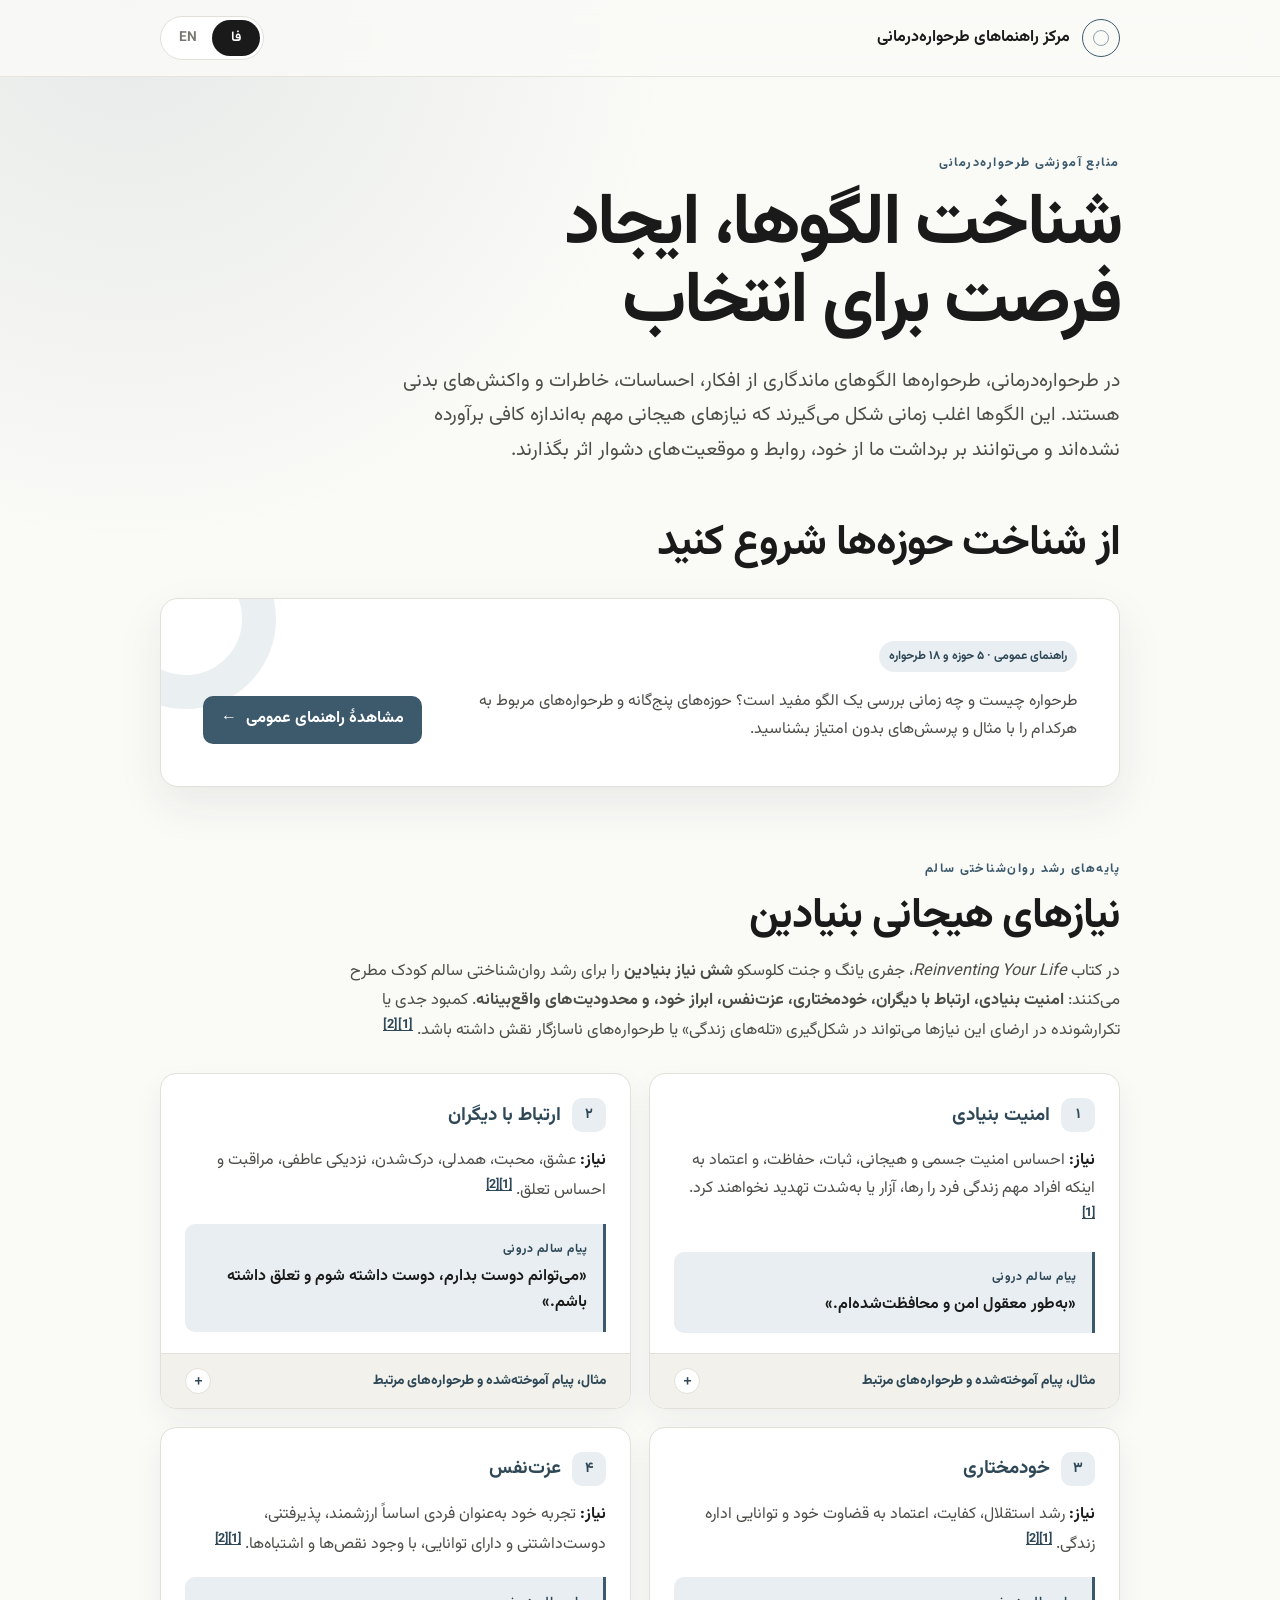
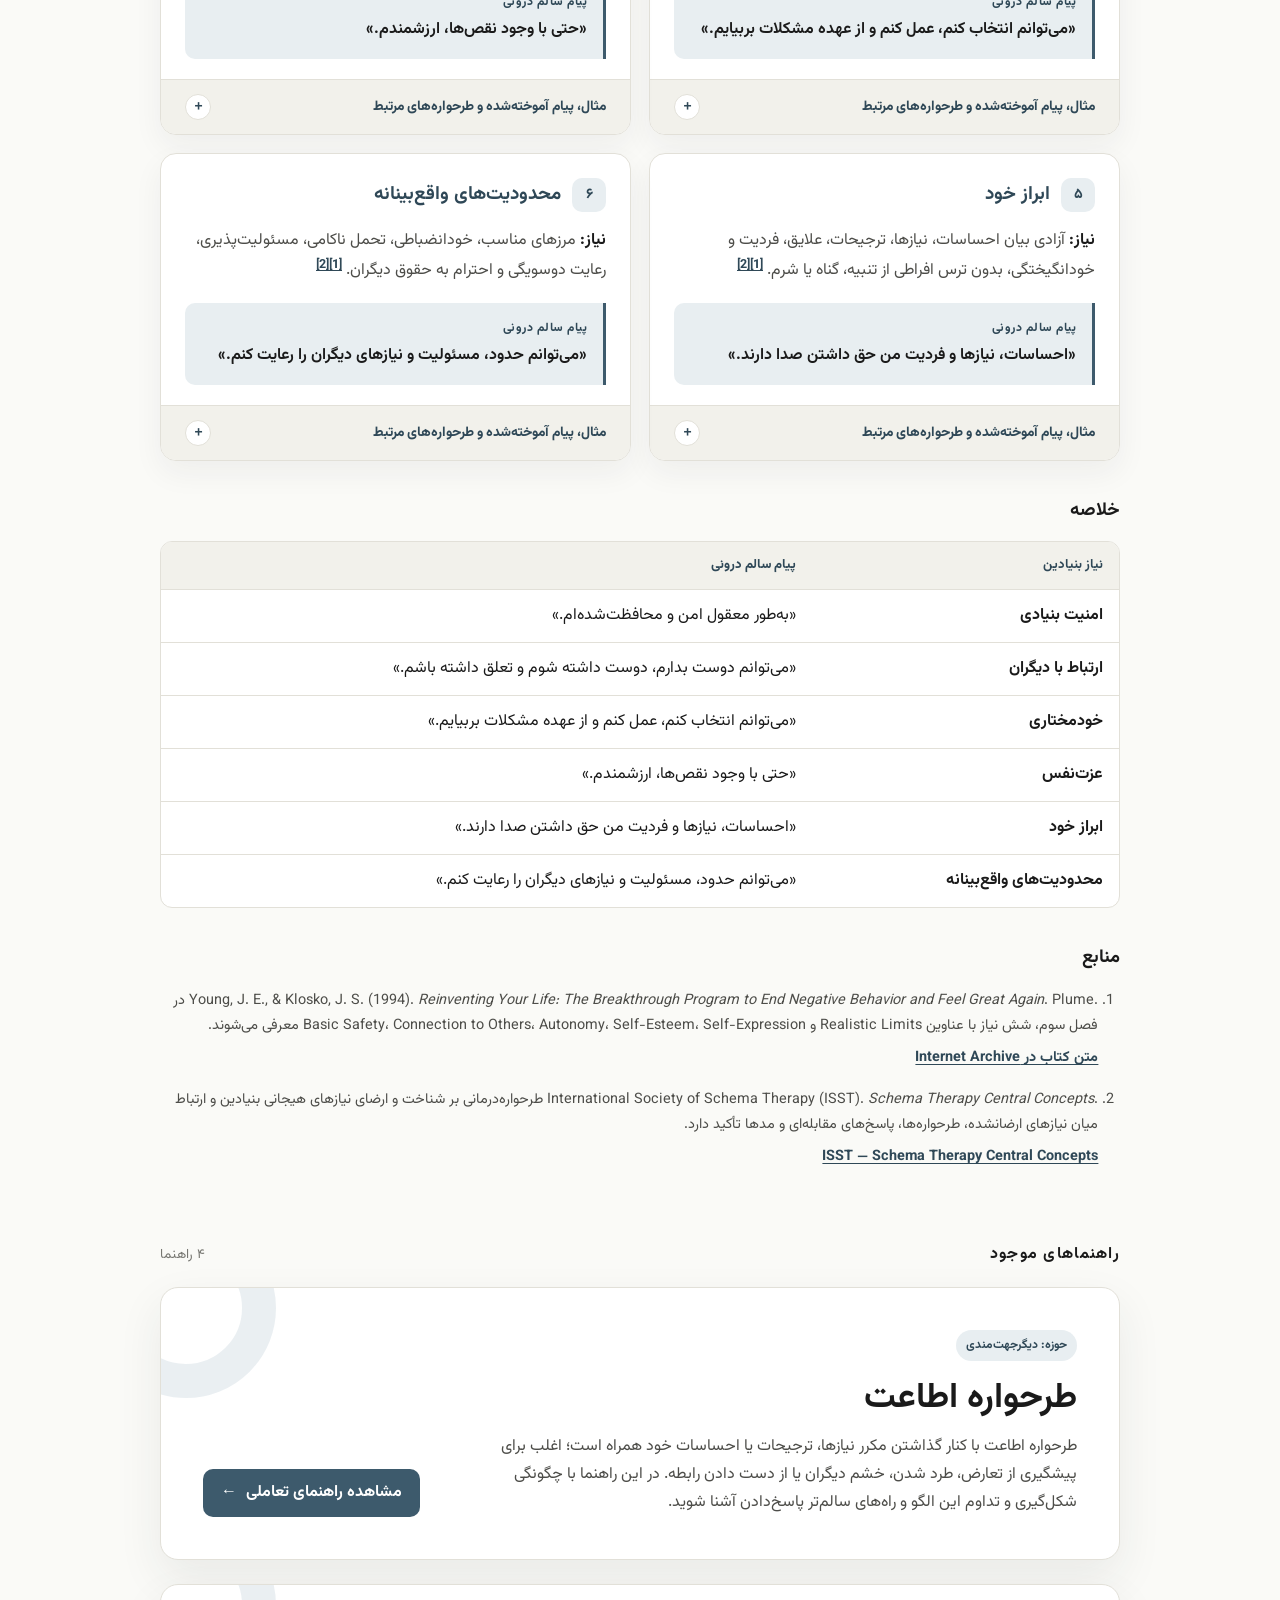
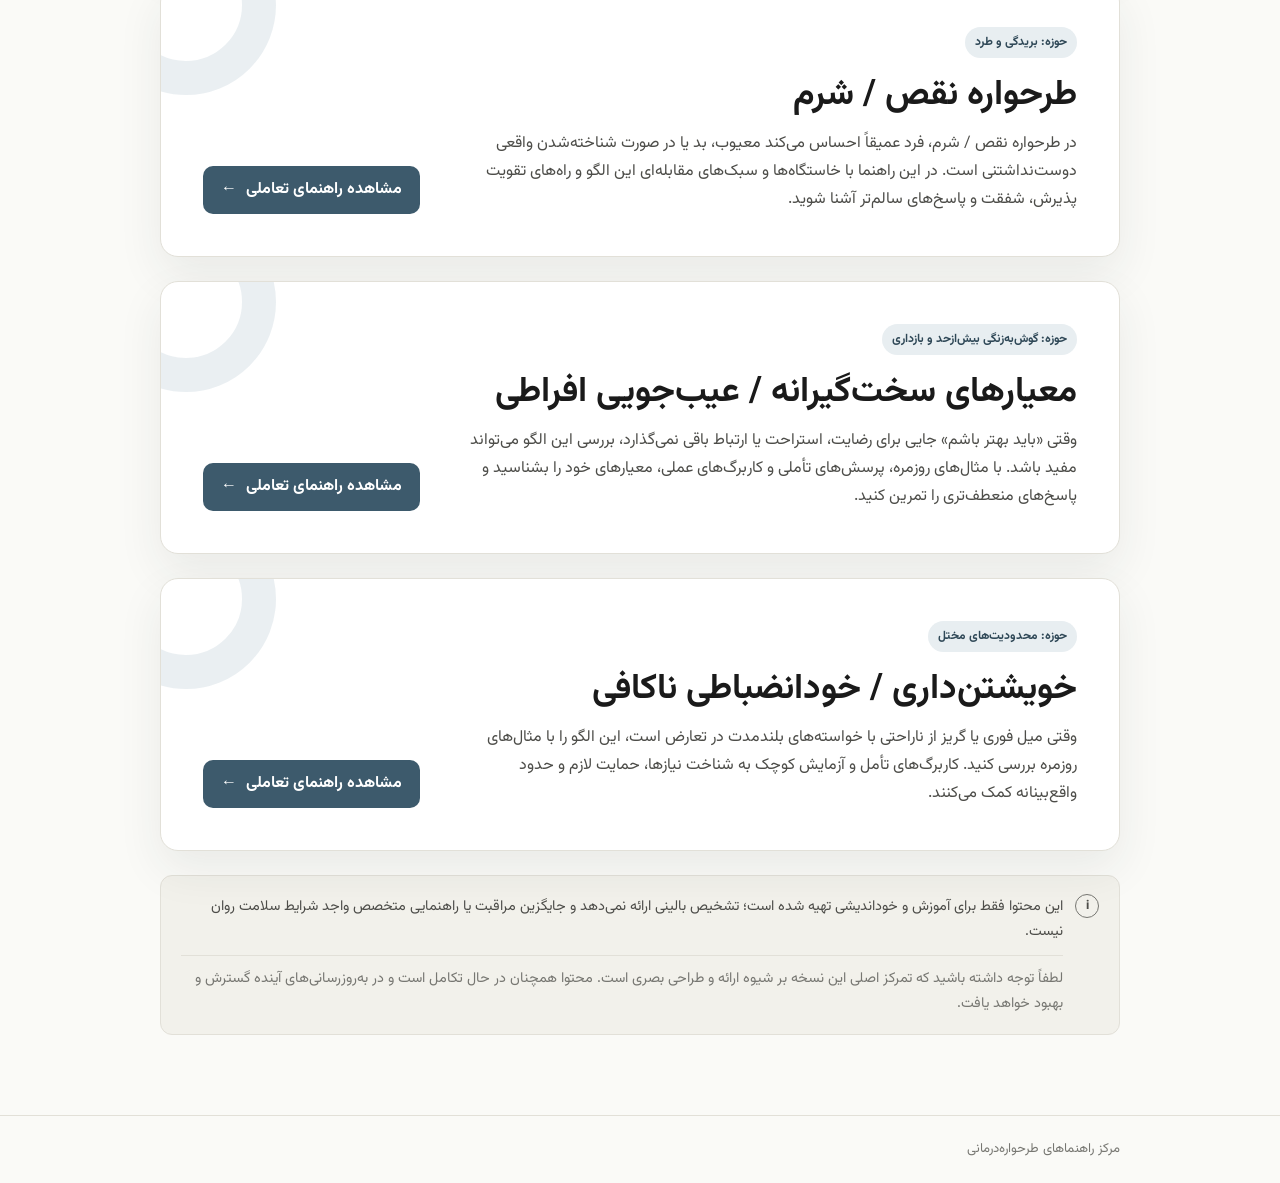
==== commit 88296ed0: "Add guies to Scheme Domains and recognition" ====
--- a/index.html
+++ b/index.html
@@ -40,6 +40,16 @@
         <span class="content-fa" lang="fa">در طرحواره‌درمانی، طرحواره‌ها الگوهای ماندگاری از افکار، احساسات، خاطرات و واکنش‌های بدنی هستند. این الگوها اغلب زمانی شکل می‌گیرند که نیازهای هیجانی مهم به‌اندازه کافی برآورده نشده‌اند و می‌توانند بر برداشت ما از خود، روابط و موقعیت‌های دشوار اثر بگذارند.</span>
         <span class="content-en" lang="en">In schema therapy, schemas are enduring patterns of thoughts, emotions, memories, and bodily responses. They often develop when important emotional needs are not adequately met and can shape how we understand ourselves, relationships, and difficult situations.</span>
       </p>
+    </section>
+
+    <section class="needs-section" aria-labelledby="overview-title">
+      <div class="needs-header"><h2 id="overview-title"><span class="content-fa" lang="fa">از شناخت حوزه‌ها شروع کنید</span><span class="content-en" lang="en">Start with the schema domains</span></h2></div>
+      <div class="guide-card">
+        <div class="guide-content"><span class="guide-tag"><span class="content-fa" lang="fa">راهنمای عمومی · ۵ حوزه و ۱۸ طرحواره</span><span class="content-en" lang="en">General introduction · 5 domains and 18 schemas</span></span>
+          <p class="guide-description"><span class="content-fa" lang="fa">طرحواره چیست و چه زمانی بررسی یک الگو مفید است؟ حوزه‌های پنج‌گانه و طرحواره‌های مربوط به هرکدام را با مثال و پرسش‌های بدون امتیاز بشناسید.</span><span class="content-en" lang="en">What is a schema, and when is a pattern worth exploring? Find the five domains and their related schemas, with examples and unscored reflection questions.</span></p>
+        </div>
+        <a id="schema-overview-link" class="guide-link" href="./Guide%20to%20Schema%20Domains%20and%20Recognition.html"><span class="content-fa" lang="fa">مشاهدهٔ راهنمای عمومی</span><span class="content-en" lang="en">Open the general guide</span><span class="content-fa" aria-hidden="true">←</span><span class="content-en" aria-hidden="true">→</span></a>
+      </div>
     </section>
 
     <section id="core-emotional-needs" class="needs-section" aria-labelledby="needs-title">
@@ -400,10 +410,7 @@
       <div class="guide-list">
         <article class="guide-card">
           <div class="guide-content">
-            <span class="guide-tag">
-              <span class="content-fa" lang="fa">طرحواره ناسازگار اولیه</span>
-              <span class="content-en" lang="en">Early maladaptive schema</span>
-            </span>
+            <span class="guide-tag"><span class="content-fa" lang="fa">حوزه: دیگرجهت‌مندی</span><span class="content-en" lang="en">Domain: Other-Directedness</span></span>
 
             <h3>
               <span class="content-fa" lang="fa">طرحواره اطاعت</span>
@@ -426,10 +433,7 @@
 
         <article class="guide-card">
           <div class="guide-content">
-            <span class="guide-tag">
-              <span class="content-fa" lang="fa">طرحواره ناسازگار اولیه</span>
-              <span class="content-en" lang="en">Early maladaptive schema</span>
-            </span>
+            <span class="guide-tag"><span class="content-fa" lang="fa">حوزه: بریدگی و طرد</span><span class="content-en" lang="en">Domain: Disconnection &amp; Rejection</span></span>
 
             <h3>
               <span class="content-fa" lang="fa">طرحواره نقص / شرم</span>
@@ -451,10 +455,7 @@
         </article>
         <article class="guide-card">
           <div class="guide-content">
-            <span class="guide-tag">
-              <span class="content-fa" lang="fa">طرحواره ناسازگار اولیه</span>
-              <span class="content-en" lang="en">Early maladaptive schema</span>
-            </span>
+            <span class="guide-tag"><span class="content-fa" lang="fa">حوزه: گوش‌به‌زنگی بیش‌ازحد و بازداری</span><span class="content-en" lang="en">Domain: Overvigilance &amp; Inhibition</span></span>
             <h3>
               <span class="content-fa" lang="fa">معیارهای سخت‌گیرانه / عیب‌جویی افراطی</span>
               <span class="content-en" lang="en">Unrelenting Standards / Hypercriticalness</span>
@@ -473,7 +474,7 @@
         </article>
         <article class="guide-card">
           <div class="guide-content">
-            <span class="guide-tag"><span class="content-fa" lang="fa">طرحواره ناسازگار اولیه</span><span class="content-en" lang="en">Early maladaptive schema</span></span>
+            <span class="guide-tag"><span class="content-fa" lang="fa">حوزه: محدودیت‌های مختل</span><span class="content-en" lang="en">Domain: Impaired Limits</span></span>
             <h3><span class="content-fa" lang="fa">خویشتن‌داری / خودانضباطی ناکافی</span><span class="content-en" lang="en">Insufficient Self-Control / Self-Discipline</span></h3>
             <p class="guide-description"><span class="content-fa" lang="fa">وقتی میل فوری یا گریز از ناراحتی با خواسته‌های بلندمدت در تعارض است، این الگو را با مثال‌های روزمره بررسی کنید. کاربرگ‌های تأمل و آزمایش کوچک به شناخت نیازها، حمایت لازم و حدود واقع‌بینانه کمک می‌کنند.</span><span class="content-en" lang="en">When immediate urges or escape from discomfort conflict with longer-term wishes, explore the pattern through everyday examples. Reflection and experiment worksheets help you consider needs, useful support, and realistic limits.</span></p>
           </div>
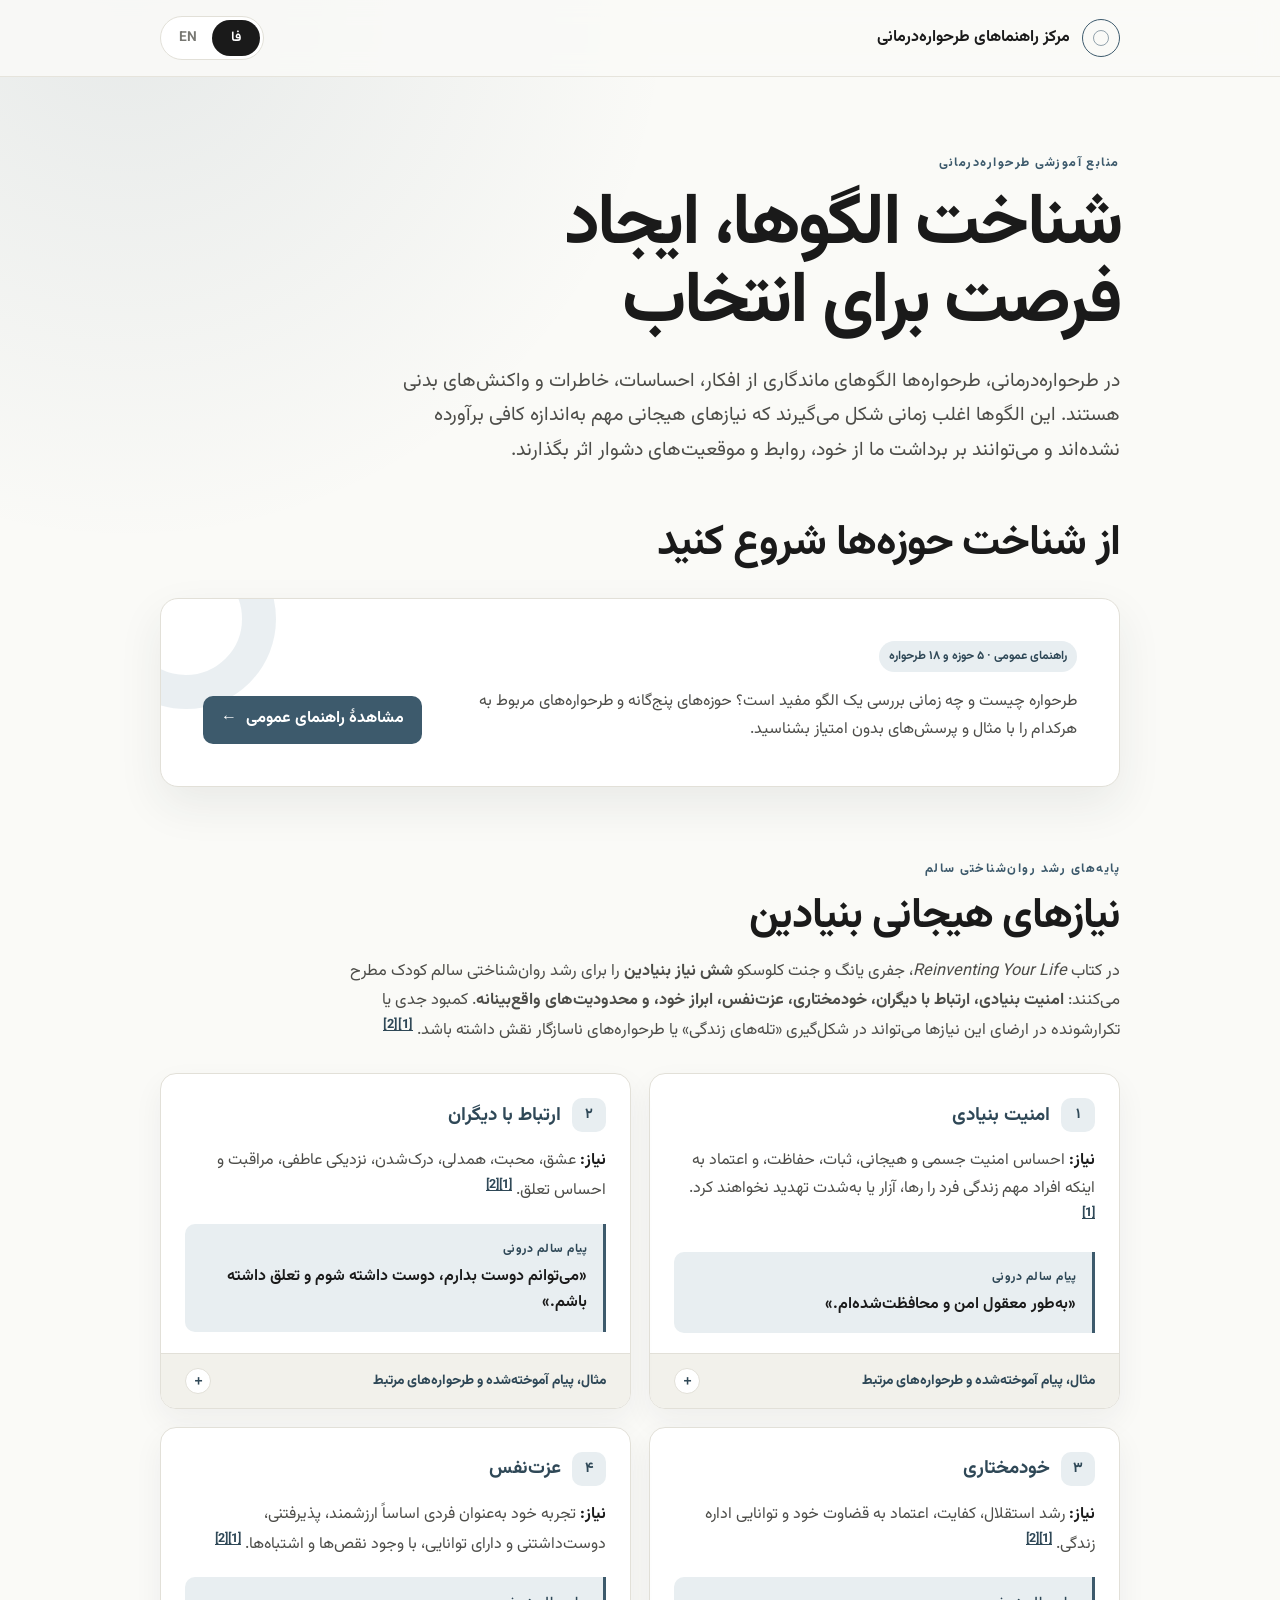
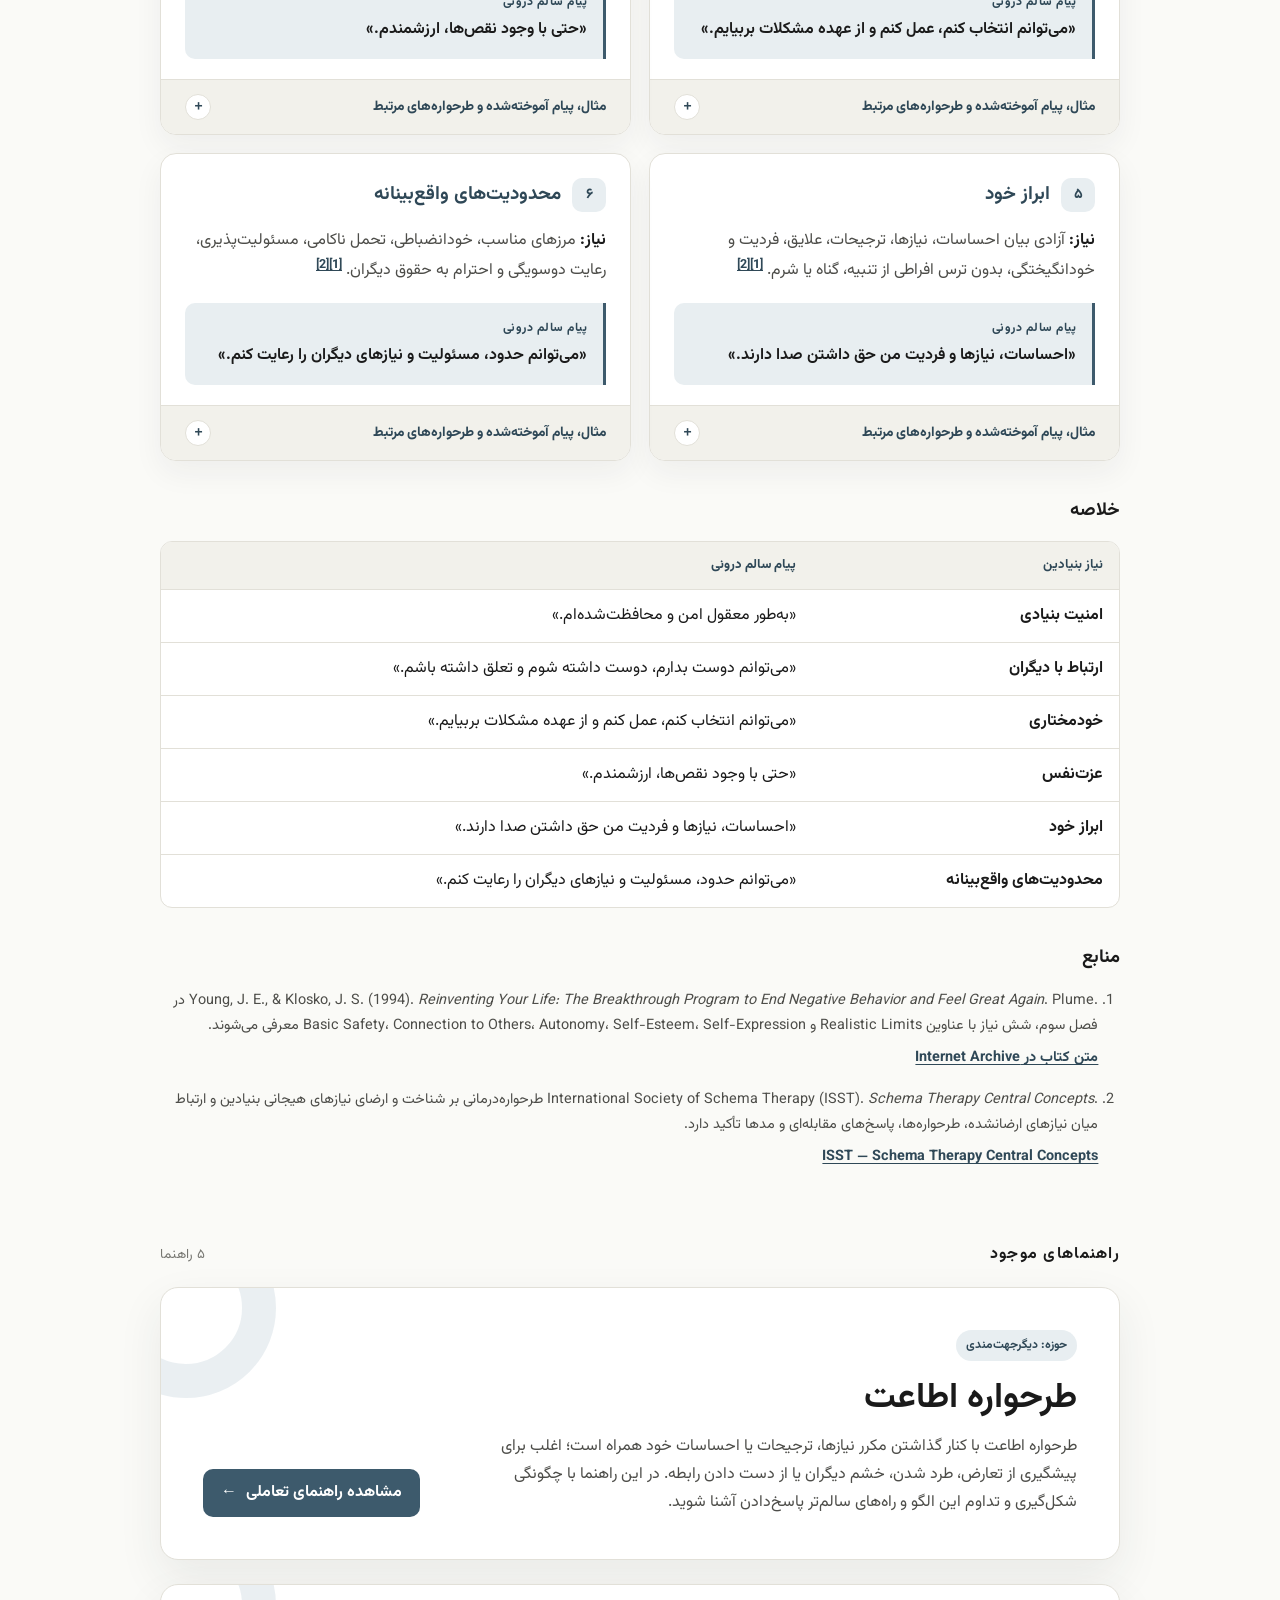
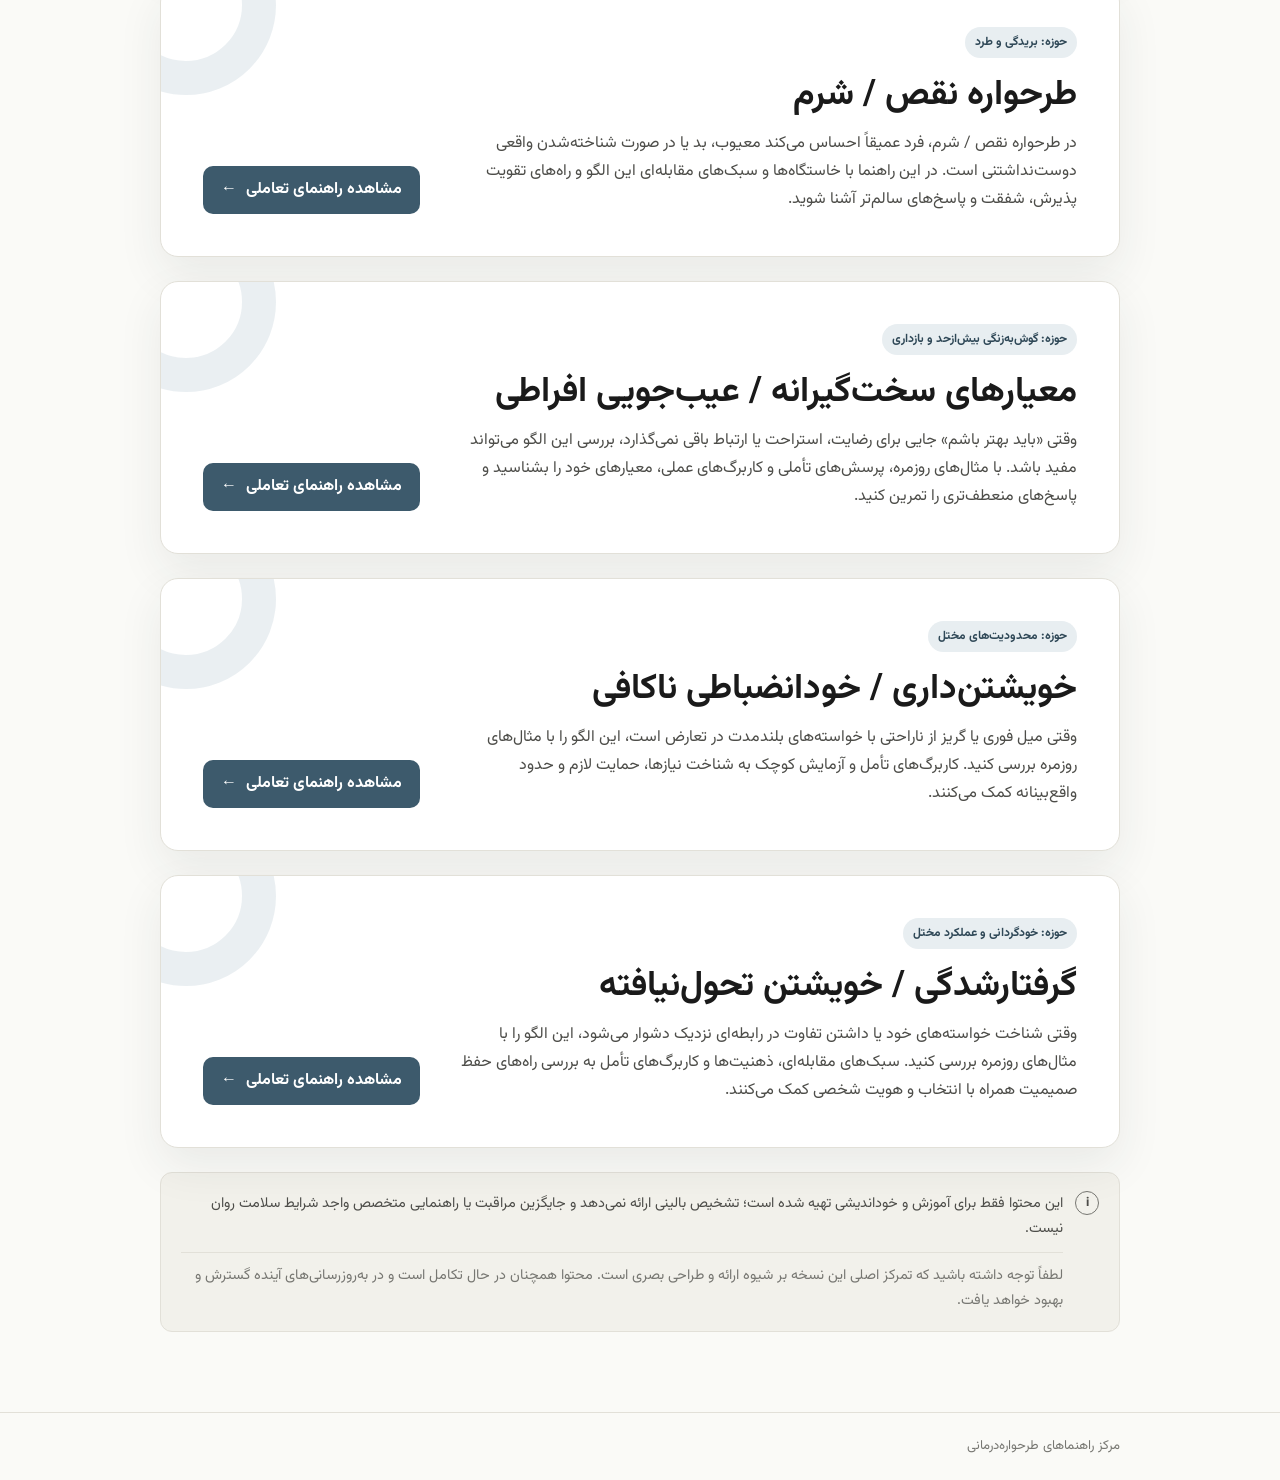
==== commit 3f9c1cd8: "Introducing new scheme **Enmeshment / Undeveloped Self**" ====
--- a/index.html
+++ b/index.html
@@ -402,8 +402,8 @@
           <span class="content-en" lang="en">Available guides</span>
         </h2>
         <span class="guide-count">
-          <span class="content-fa" lang="fa">۴ راهنما</span>
-          <span class="content-en" lang="en">4 guides</span>
+          <span class="content-fa" lang="fa">۵ راهنما</span>
+          <span class="content-en" lang="en">5 guides</span>
         </span>
       </div>
 
@@ -479,6 +479,14 @@
             <p class="guide-description"><span class="content-fa" lang="fa">وقتی میل فوری یا گریز از ناراحتی با خواسته‌های بلندمدت در تعارض است، این الگو را با مثال‌های روزمره بررسی کنید. کاربرگ‌های تأمل و آزمایش کوچک به شناخت نیازها، حمایت لازم و حدود واقع‌بینانه کمک می‌کنند.</span><span class="content-en" lang="en">When immediate urges or escape from discomfort conflict with longer-term wishes, explore the pattern through everyday examples. Reflection and experiment worksheets help you consider needs, useful support, and realistic limits.</span></p>
           </div>
           <a class="guide-link" href="./Interactive%20Guide%20to%20the%20Insufficient%20Self%20Control%20Self%20Discipline%20Schema.html"><span class="content-fa" lang="fa">مشاهده راهنمای تعاملی</span><span class="content-en" lang="en">Open interactive guide</span><span class="content-fa" aria-hidden="true">←</span><span class="content-en" aria-hidden="true">→</span></a>
+        </article>
+        <article class="guide-card">
+          <div class="guide-content">
+            <span class="guide-tag"><span class="content-fa" lang="fa">حوزه: خودگردانی و عملکرد مختل</span><span class="content-en" lang="en">Domain: Impaired Autonomy &amp; Performance</span></span>
+            <h3><span class="content-fa" lang="fa">گرفتارشدگی / خویشتن تحول‌نیافته</span><span class="content-en" lang="en">Enmeshment / Undeveloped Self</span></h3>
+            <p class="guide-description"><span class="content-fa" lang="fa">وقتی شناخت خواسته‌های خود یا داشتن تفاوت در رابطه‌ای نزدیک دشوار می‌شود، این الگو را با مثال‌های روزمره بررسی کنید. سبک‌های مقابله‌ای، ذهنیت‌ها و کاربرگ‌های تأمل به بررسی راه‌های حفظ صمیمیت همراه با انتخاب و هویت شخصی کمک می‌کنند.</span><span class="content-en" lang="en">When recognizing your own wishes or allowing differences in a close relationship feels difficult, explore this pattern through everyday examples. Coping styles, modes, and reflection worksheets help you examine ways to preserve closeness alongside personal choice and identity.</span></p>
+          </div>
+          <a class="guide-link" href="./Interactive%20Guide%20to%20the%20Enmeshment%20Undeveloped%20Self%20Schema.html"><span class="content-fa" lang="fa">مشاهده راهنمای تعاملی</span><span class="content-en" lang="en">Open interactive guide</span><span class="content-fa" aria-hidden="true">←</span><span class="content-en" aria-hidden="true">→</span></a>
         </article>
       </div>
 
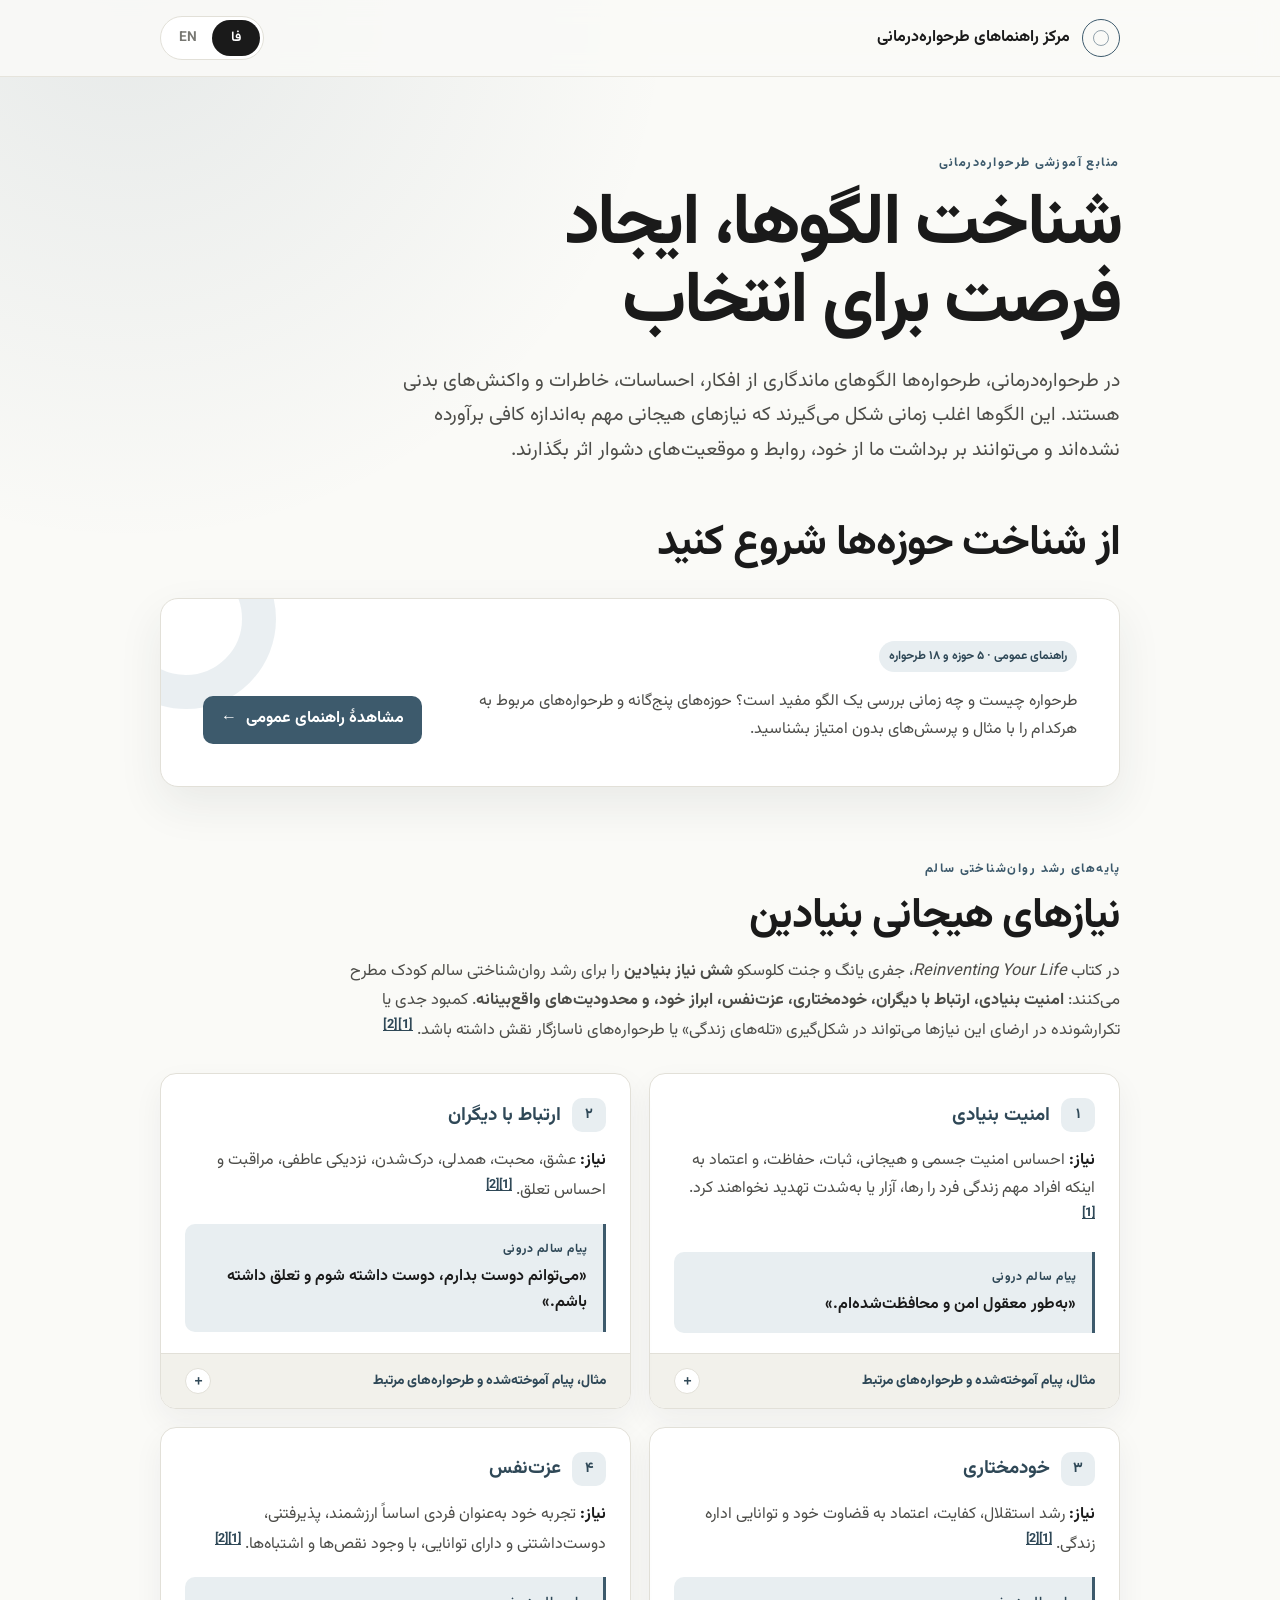
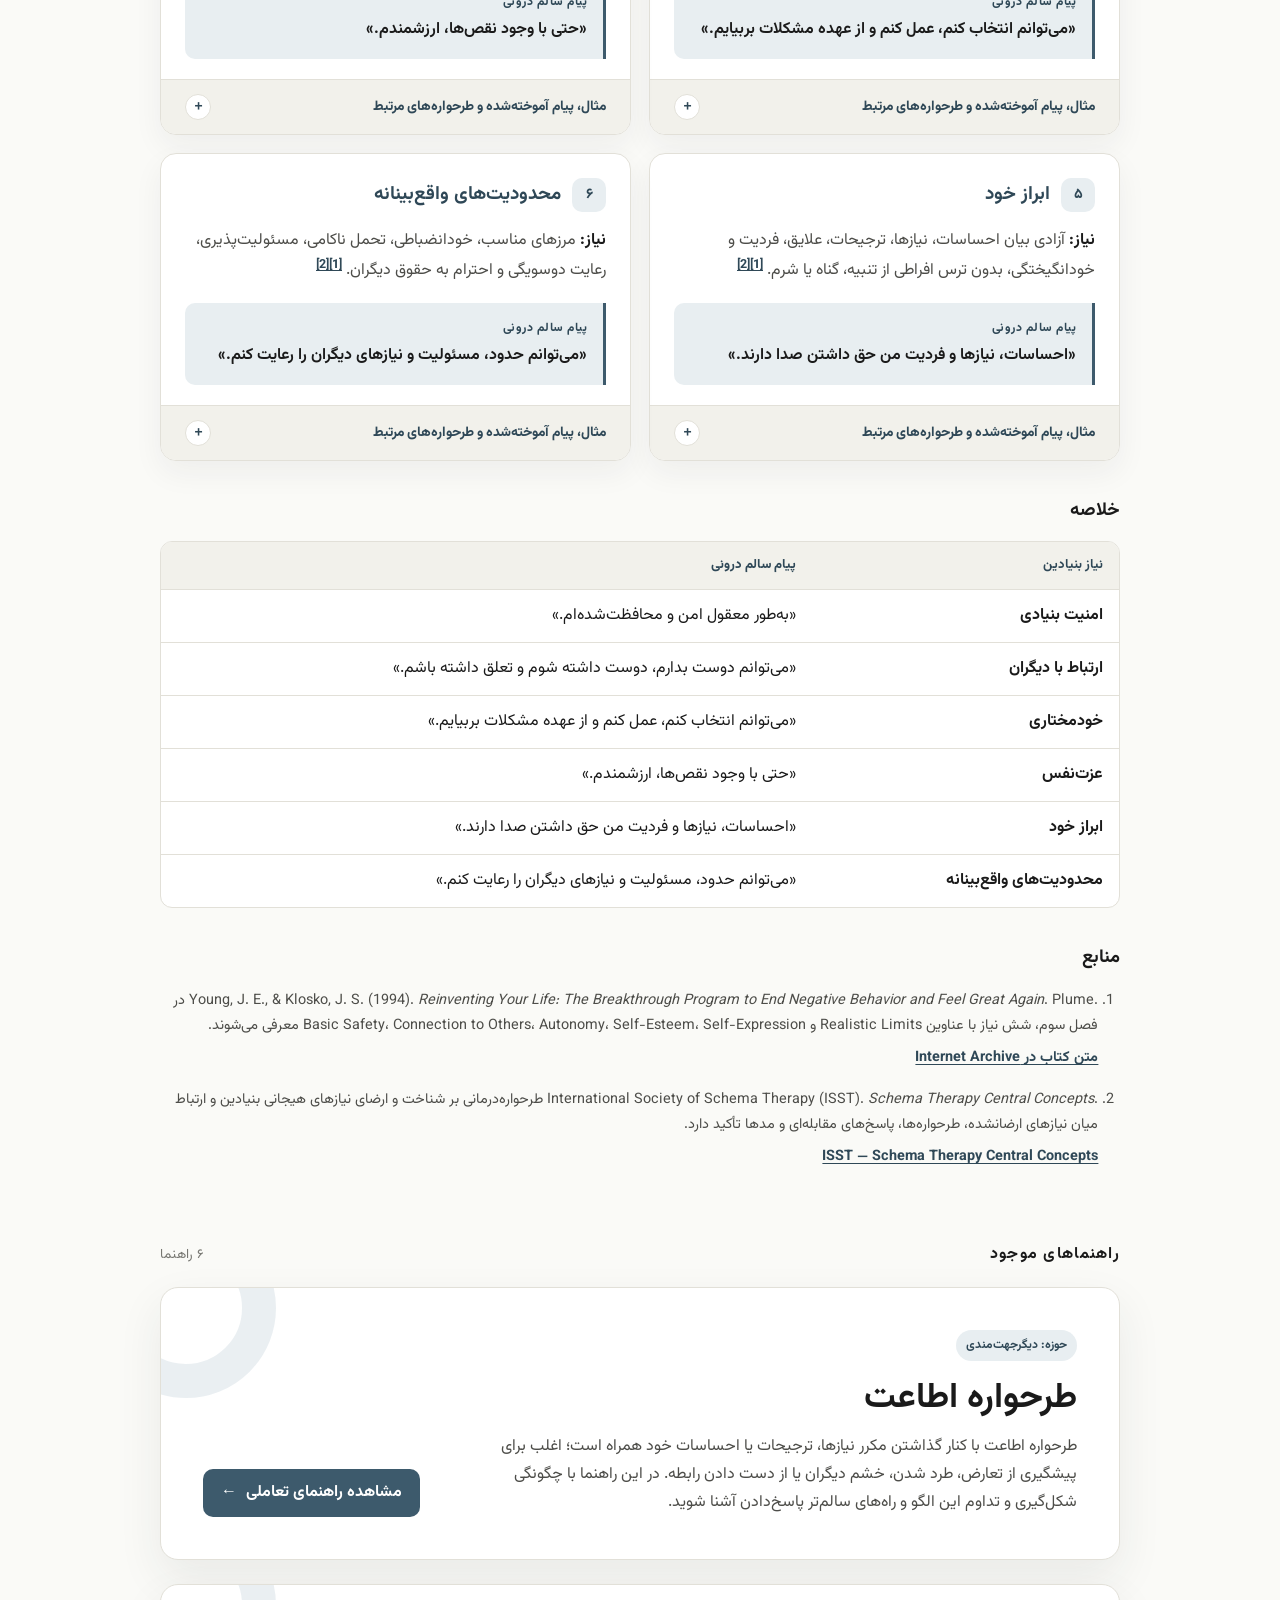
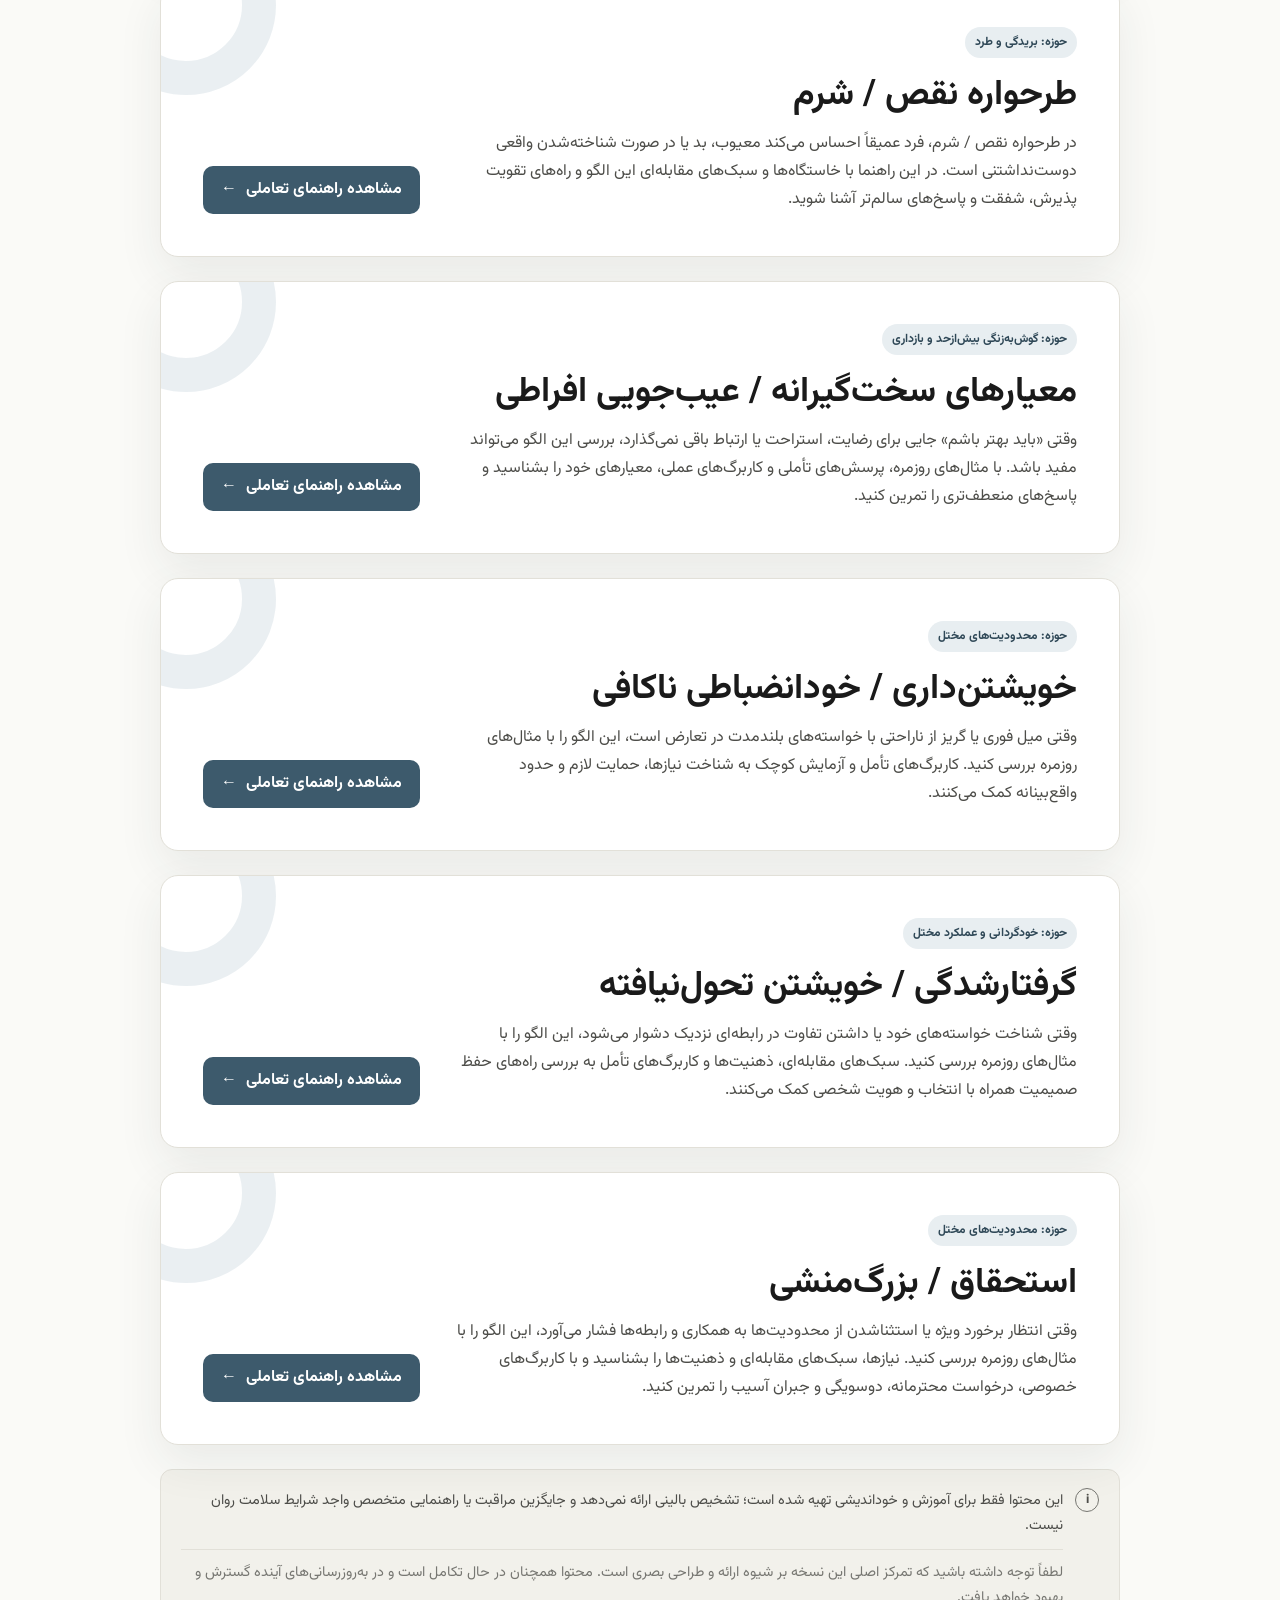
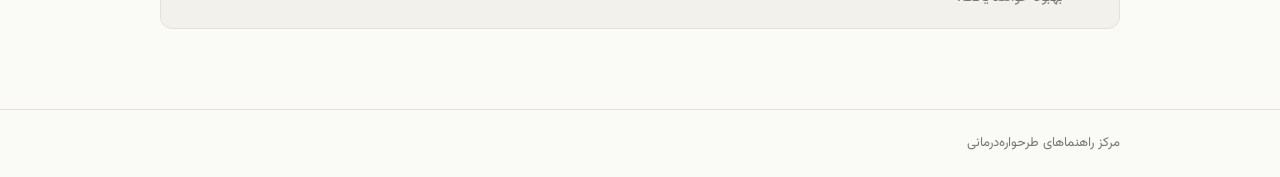
==== commit 93c24eda: "Introducing new scheme **Entitlement / Grandiosity**" ====
--- a/index.html
+++ b/index.html
@@ -402,8 +402,8 @@
           <span class="content-en" lang="en">Available guides</span>
         </h2>
         <span class="guide-count">
-          <span class="content-fa" lang="fa">۵ راهنما</span>
-          <span class="content-en" lang="en">5 guides</span>
+          <span class="content-fa" lang="fa">۶ راهنما</span>
+          <span class="content-en" lang="en">6 guides</span>
         </span>
       </div>
 
@@ -487,6 +487,14 @@
             <p class="guide-description"><span class="content-fa" lang="fa">وقتی شناخت خواسته‌های خود یا داشتن تفاوت در رابطه‌ای نزدیک دشوار می‌شود، این الگو را با مثال‌های روزمره بررسی کنید. سبک‌های مقابله‌ای، ذهنیت‌ها و کاربرگ‌های تأمل به بررسی راه‌های حفظ صمیمیت همراه با انتخاب و هویت شخصی کمک می‌کنند.</span><span class="content-en" lang="en">When recognizing your own wishes or allowing differences in a close relationship feels difficult, explore this pattern through everyday examples. Coping styles, modes, and reflection worksheets help you examine ways to preserve closeness alongside personal choice and identity.</span></p>
           </div>
           <a class="guide-link" href="./Interactive%20Guide%20to%20the%20Enmeshment%20Undeveloped%20Self%20Schema.html"><span class="content-fa" lang="fa">مشاهده راهنمای تعاملی</span><span class="content-en" lang="en">Open interactive guide</span><span class="content-fa" aria-hidden="true">←</span><span class="content-en" aria-hidden="true">→</span></a>
+        </article>
+        <article class="guide-card">
+          <div class="guide-content">
+            <span class="guide-tag"><span class="content-fa" lang="fa">حوزه: محدودیت‌های مختل</span><span class="content-en" lang="en">Domain: Impaired Limits</span></span>
+            <h3><span class="content-fa" lang="fa">استحقاق / بزرگ‌منشی</span><span class="content-en" lang="en">Entitlement / Grandiosity</span></h3>
+            <p class="guide-description"><span class="content-fa" lang="fa">وقتی انتظار برخورد ویژه یا استثناشدن از محدودیت‌ها به همکاری و رابطه‌ها فشار می‌آورد، این الگو را با مثال‌های روزمره بررسی کنید. نیازها، سبک‌های مقابله‌ای و ذهنیت‌ها را بشناسید و با کاربرگ‌های خصوصی، درخواست محترمانه، دوسویگی و جبران آسیب را تمرین کنید.</span><span class="content-en" lang="en">When expecting special treatment or exemption from limits strains cooperation and relationships, explore this pattern through everyday examples. Examine needs, coping styles, and modes, then use private worksheets to practice respectful requests, reciprocity, and repair.</span></p>
+          </div>
+          <a class="guide-link" href="./Interactive%20Guide%20to%20the%20Entitlement%20Grandiosity%20Schema.html"><span class="content-fa" lang="fa">مشاهده راهنمای تعاملی</span><span class="content-en" lang="en">Open interactive guide</span><span class="content-fa" aria-hidden="true">←</span><span class="content-en" aria-hidden="true">→</span></a>
         </article>
       </div>
 
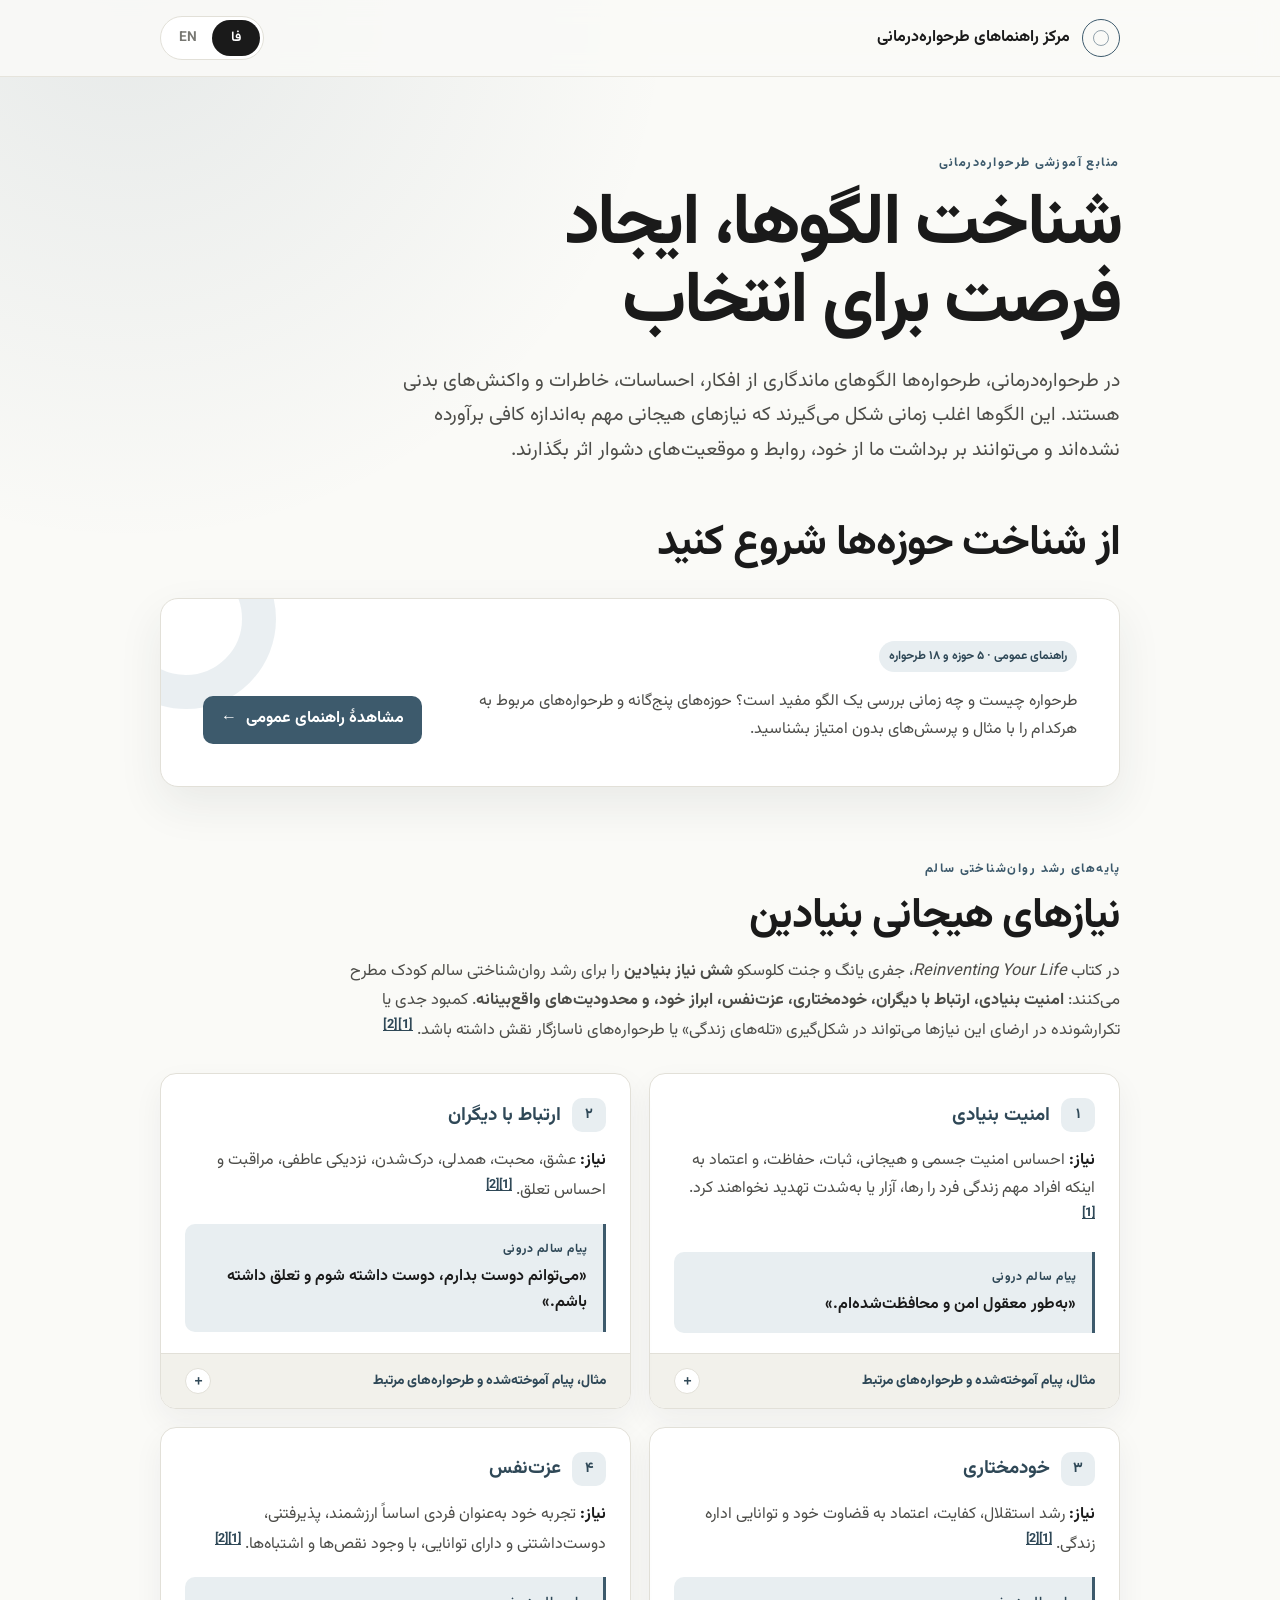
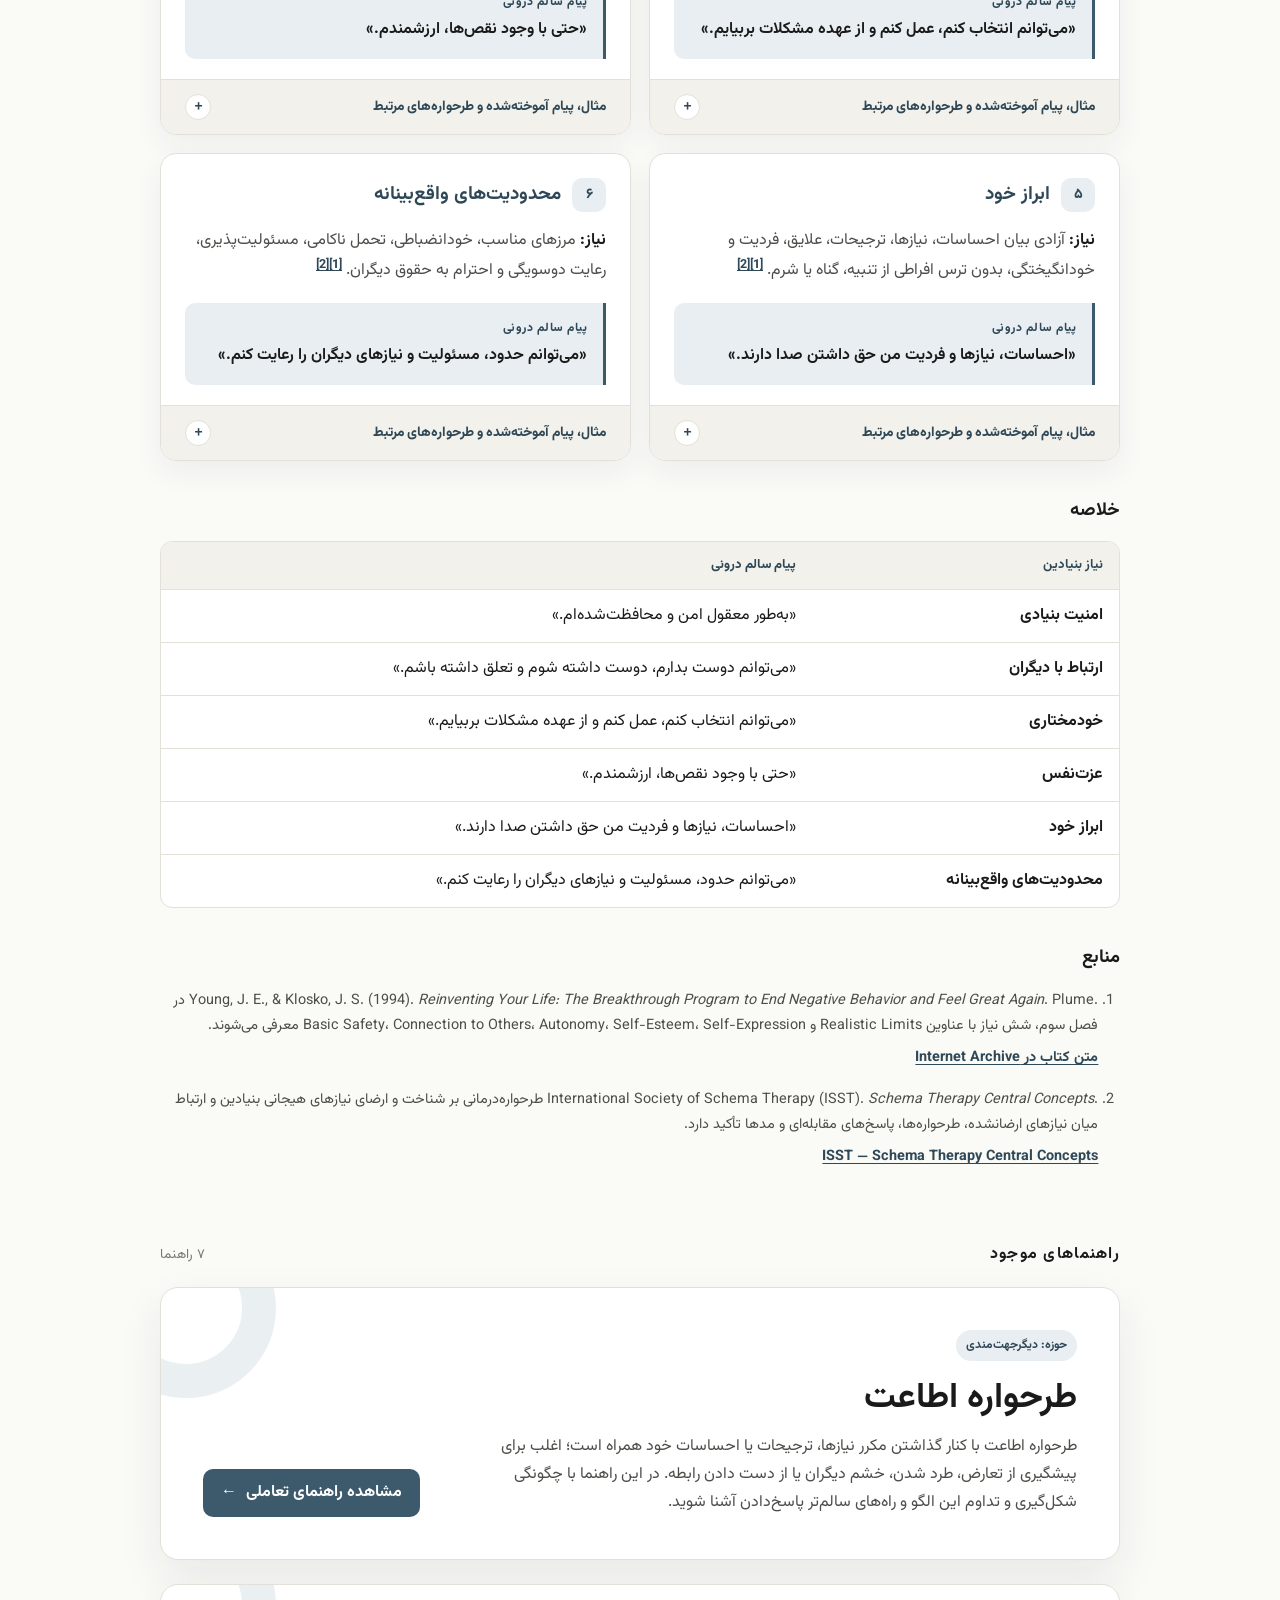
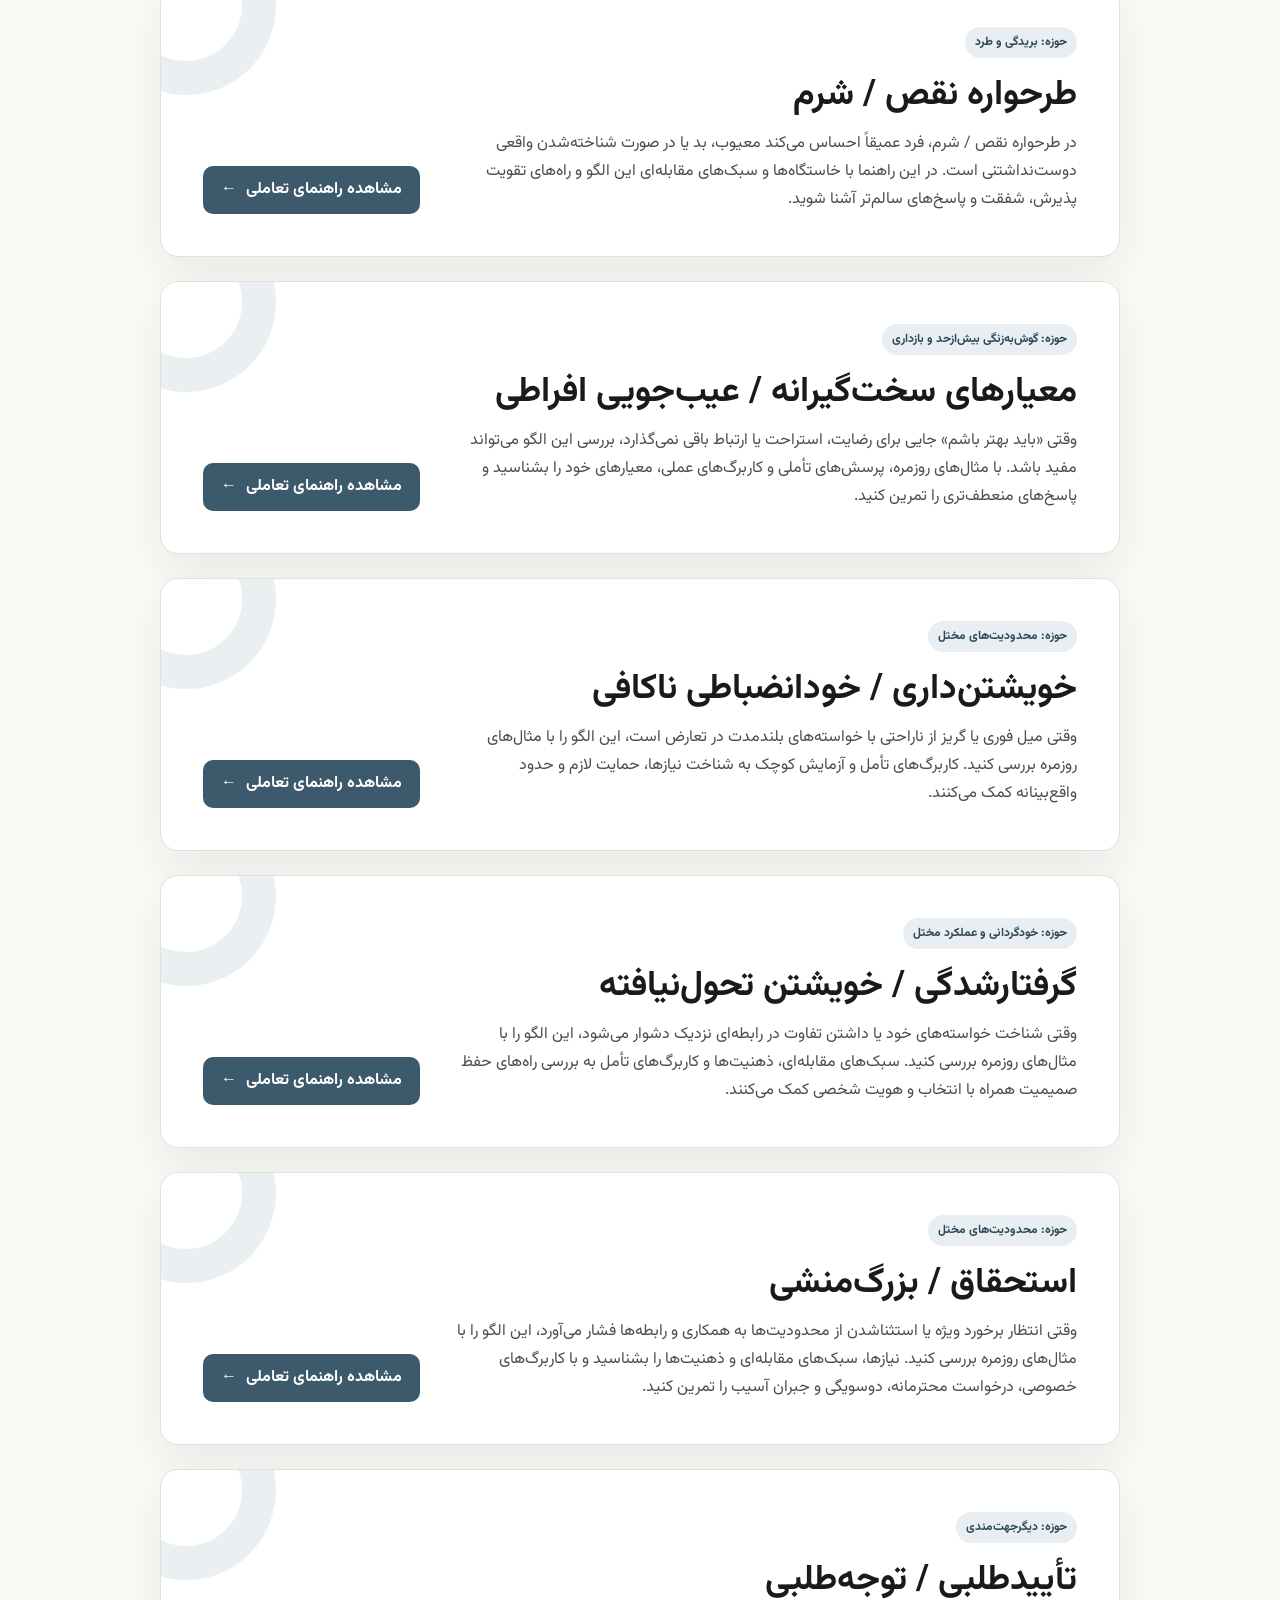
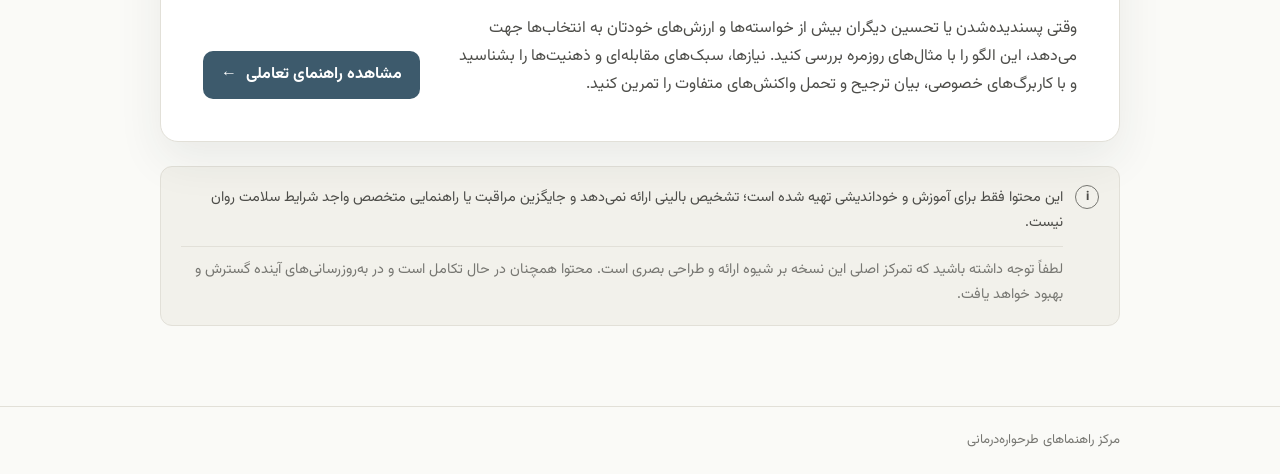
==== commit c5e94e90: "Introducing new sceheme **Approval-Seeking / Recognition-Seeking**" ====
--- a/index.html
+++ b/index.html
@@ -402,8 +402,8 @@
           <span class="content-en" lang="en">Available guides</span>
         </h2>
         <span class="guide-count">
-          <span class="content-fa" lang="fa">۶ راهنما</span>
-          <span class="content-en" lang="en">6 guides</span>
+          <span class="content-fa" lang="fa">۷ راهنما</span>
+          <span class="content-en" lang="en">7 guides</span>
         </span>
       </div>
 
@@ -495,6 +495,14 @@
             <p class="guide-description"><span class="content-fa" lang="fa">وقتی انتظار برخورد ویژه یا استثناشدن از محدودیت‌ها به همکاری و رابطه‌ها فشار می‌آورد، این الگو را با مثال‌های روزمره بررسی کنید. نیازها، سبک‌های مقابله‌ای و ذهنیت‌ها را بشناسید و با کاربرگ‌های خصوصی، درخواست محترمانه، دوسویگی و جبران آسیب را تمرین کنید.</span><span class="content-en" lang="en">When expecting special treatment or exemption from limits strains cooperation and relationships, explore this pattern through everyday examples. Examine needs, coping styles, and modes, then use private worksheets to practice respectful requests, reciprocity, and repair.</span></p>
           </div>
           <a class="guide-link" href="./Interactive%20Guide%20to%20the%20Entitlement%20Grandiosity%20Schema.html"><span class="content-fa" lang="fa">مشاهده راهنمای تعاملی</span><span class="content-en" lang="en">Open interactive guide</span><span class="content-fa" aria-hidden="true">←</span><span class="content-en" aria-hidden="true">→</span></a>
+        </article>
+        <article class="guide-card">
+          <div class="guide-content">
+            <span class="guide-tag"><span class="content-fa" lang="fa">حوزه: دیگرجهت‌مندی</span><span class="content-en" lang="en">Domain: Other-Directedness</span></span>
+            <h3><span class="content-fa" lang="fa">تأییدطلبی / توجه‌طلبی</span><span class="content-en" lang="en">Approval-Seeking / Recognition-Seeking</span></h3>
+            <p class="guide-description"><span class="content-fa" lang="fa">وقتی پسندیده‌شدن یا تحسین دیگران بیش از خواسته‌ها و ارزش‌های خودتان به انتخاب‌ها جهت می‌دهد، این الگو را با مثال‌های روزمره بررسی کنید. نیازها، سبک‌های مقابله‌ای و ذهنیت‌ها را بشناسید و با کاربرگ‌های خصوصی، بیان ترجیح و تحمل واکنش‌های متفاوت را تمرین کنید.</span><span class="content-en" lang="en">When being liked or admired steers choices more than your own wishes and values, explore this pattern through everyday examples. Examine needs, coping styles, and modes, then use private worksheets to practice expressing a preference and making room for different reactions.</span></p>
+          </div>
+          <a class="guide-link" href="./Interactive%20Guide%20to%20the%20Approval%20Seeking%20Recognition%20Seeking%20Schema.html"><span class="content-fa" lang="fa">مشاهده راهنمای تعاملی</span><span class="content-en" lang="en">Open interactive guide</span><span class="content-fa" aria-hidden="true">←</span><span class="content-en" aria-hidden="true">→</span></a>
         </article>
       </div>
 
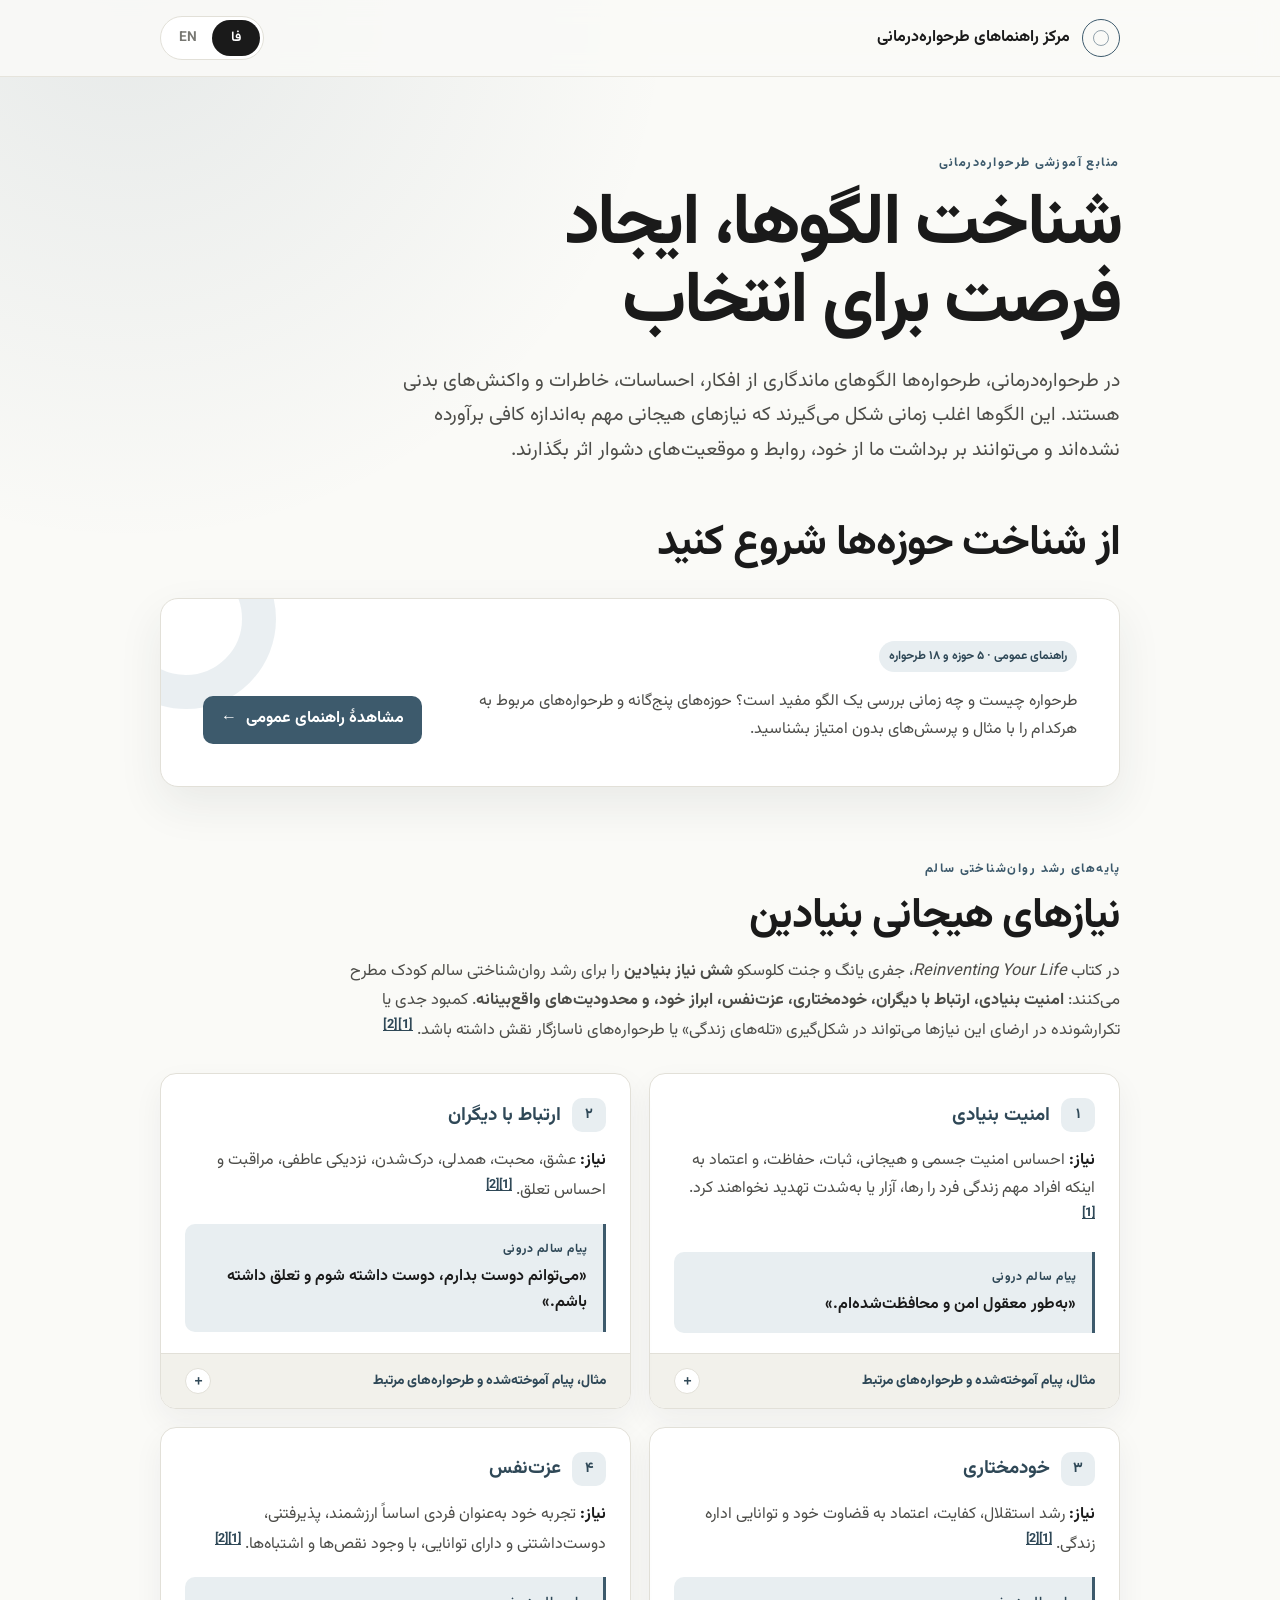
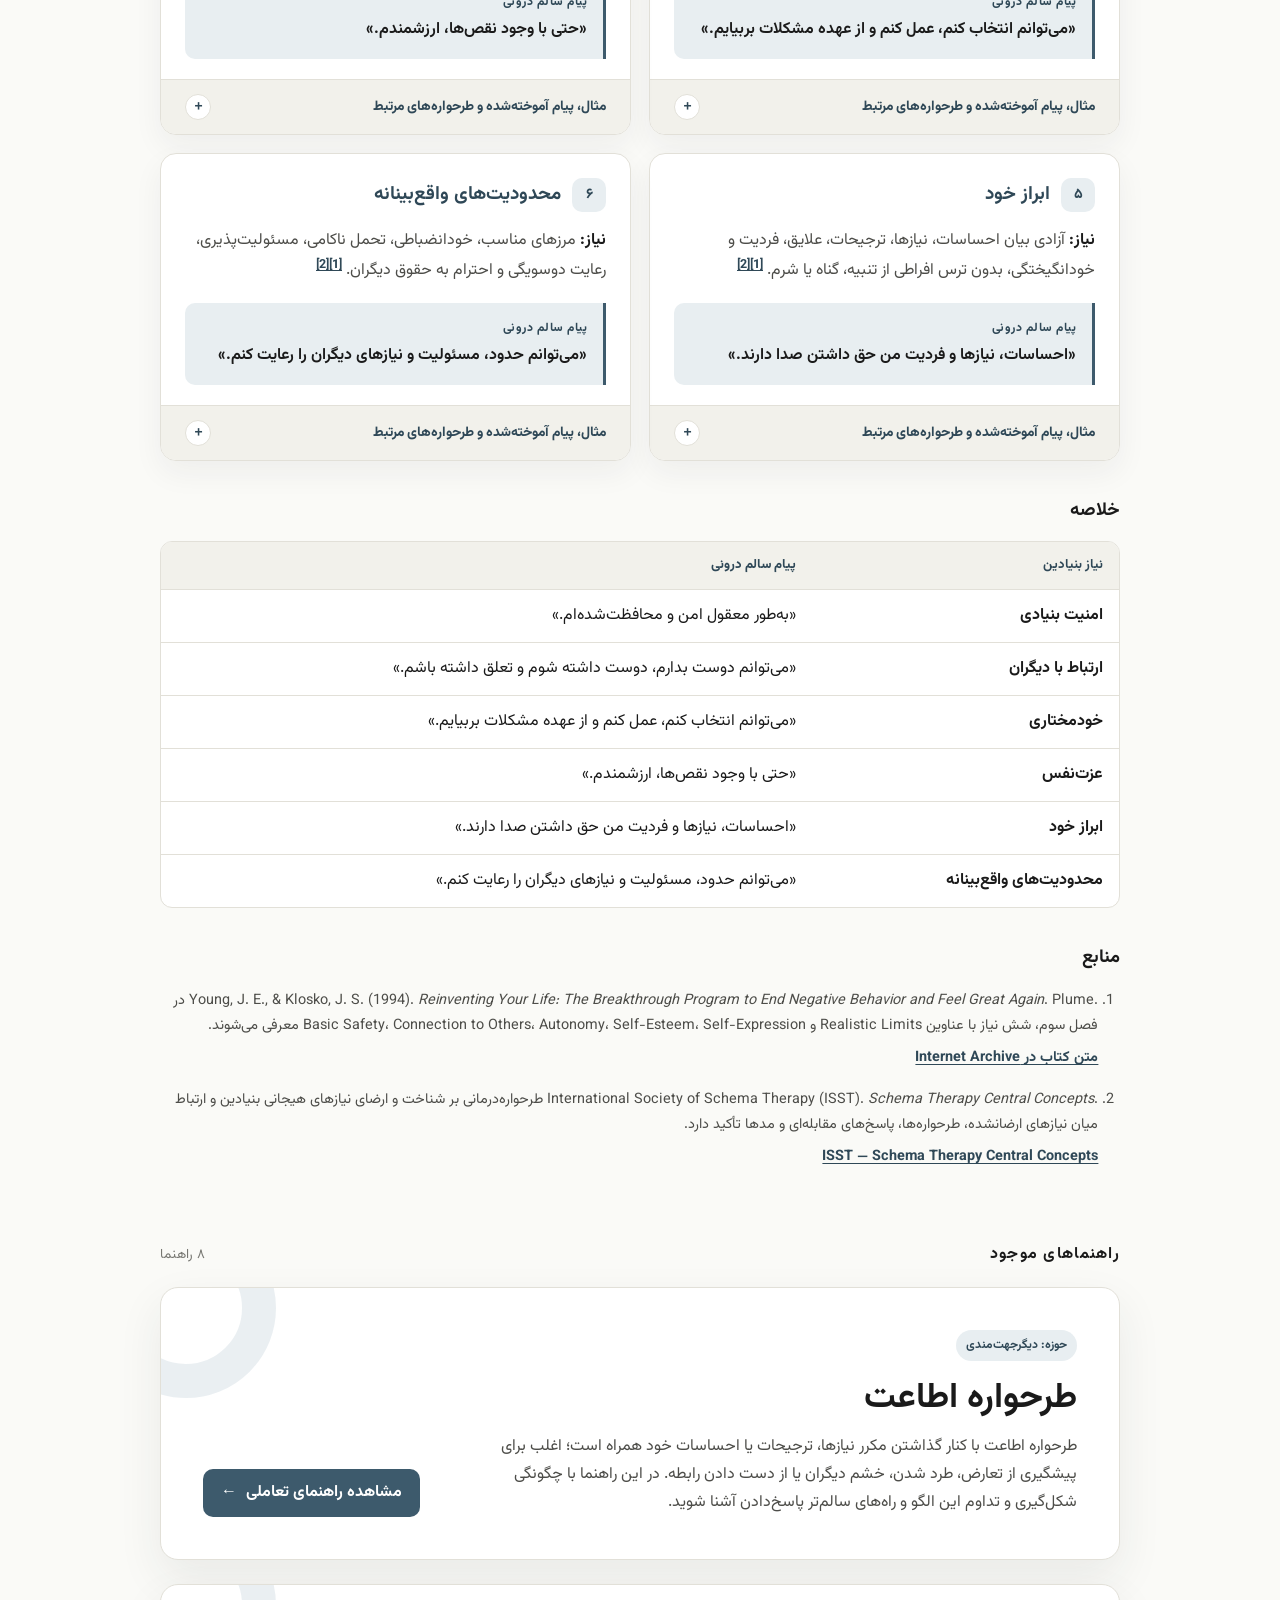
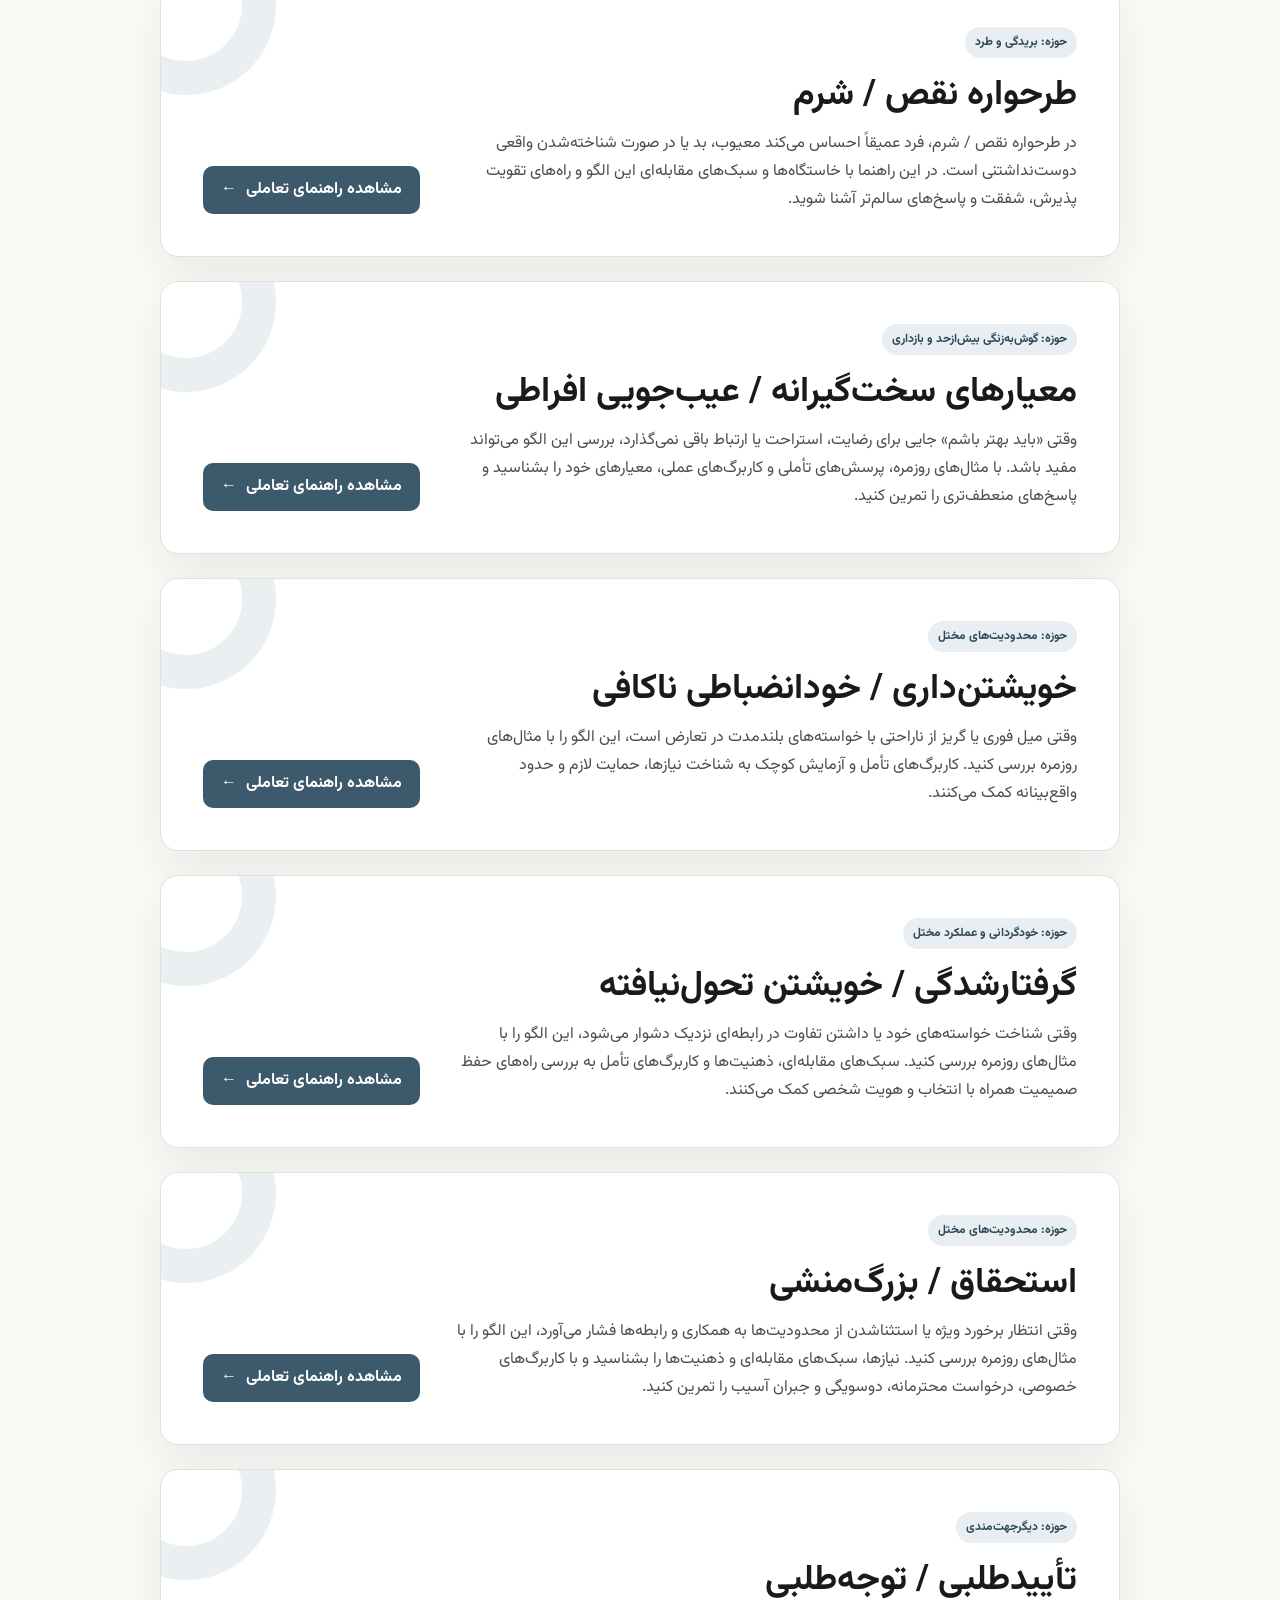
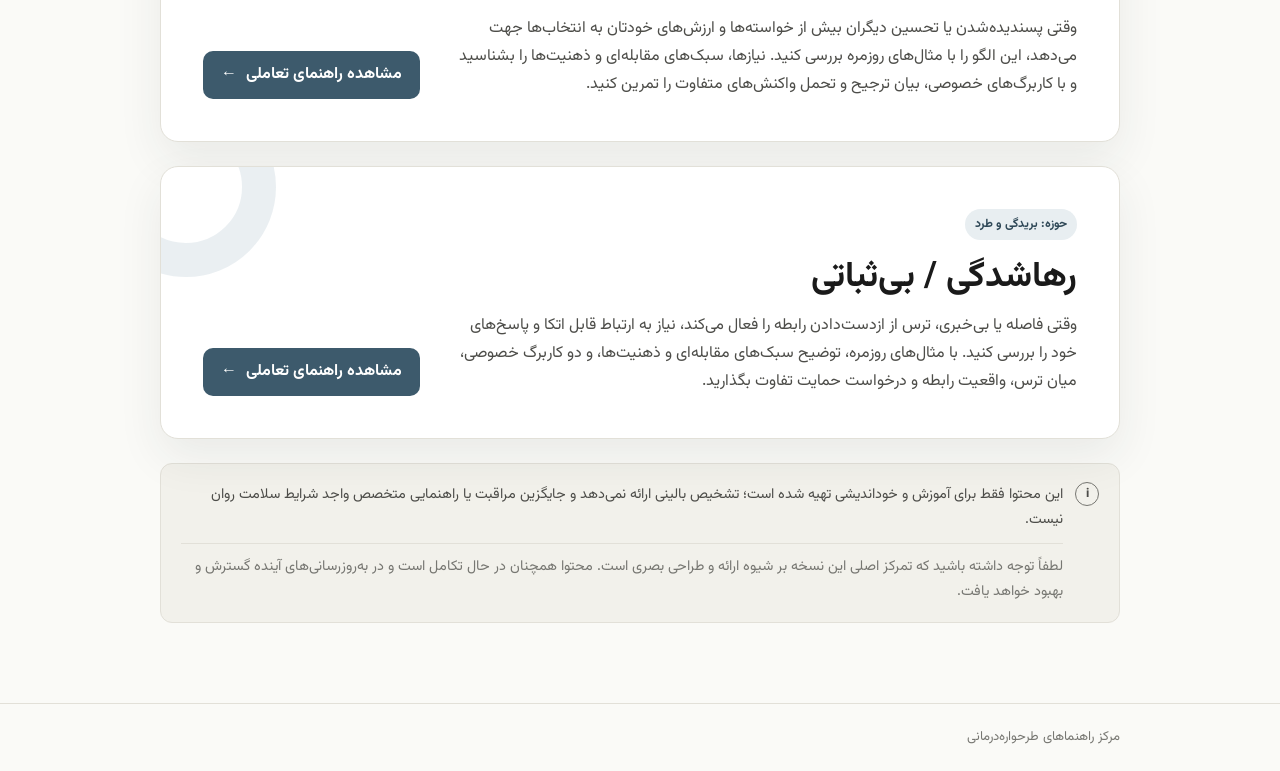
==== commit 69e5df6b: "Add evidence record for abandonment/instability schema with comprehensive source review and editoria" ====
--- a/index.html
+++ b/index.html
@@ -402,8 +402,8 @@
           <span class="content-en" lang="en">Available guides</span>
         </h2>
         <span class="guide-count">
-          <span class="content-fa" lang="fa">۷ راهنما</span>
-          <span class="content-en" lang="en">7 guides</span>
+          <span class="content-fa" lang="fa">۸ راهنما</span>
+          <span class="content-en" lang="en">8 guides</span>
         </span>
       </div>
 
@@ -503,6 +503,14 @@
             <p class="guide-description"><span class="content-fa" lang="fa">وقتی پسندیده‌شدن یا تحسین دیگران بیش از خواسته‌ها و ارزش‌های خودتان به انتخاب‌ها جهت می‌دهد، این الگو را با مثال‌های روزمره بررسی کنید. نیازها، سبک‌های مقابله‌ای و ذهنیت‌ها را بشناسید و با کاربرگ‌های خصوصی، بیان ترجیح و تحمل واکنش‌های متفاوت را تمرین کنید.</span><span class="content-en" lang="en">When being liked or admired steers choices more than your own wishes and values, explore this pattern through everyday examples. Examine needs, coping styles, and modes, then use private worksheets to practice expressing a preference and making room for different reactions.</span></p>
           </div>
           <a class="guide-link" href="./Interactive%20Guide%20to%20the%20Approval%20Seeking%20Recognition%20Seeking%20Schema.html"><span class="content-fa" lang="fa">مشاهده راهنمای تعاملی</span><span class="content-en" lang="en">Open interactive guide</span><span class="content-fa" aria-hidden="true">←</span><span class="content-en" aria-hidden="true">→</span></a>
+        </article>
+        <article class="guide-card">
+          <div class="guide-content">
+            <span class="guide-tag"><span class="content-fa" lang="fa">حوزه: بریدگی و طرد</span><span class="content-en" lang="en">Domain: Disconnection &amp; Rejection</span></span>
+            <h3><span class="content-fa" lang="fa">رهاشدگی / بی‌ثباتی</span><span class="content-en" lang="en">Abandonment / Instability</span></h3>
+            <p class="guide-description"><span class="content-fa" lang="fa">وقتی فاصله یا بی‌خبری، ترس از ازدست‌دادن رابطه را فعال می‌کند، نیاز به ارتباط قابل اتکا و پاسخ‌های خود را بررسی کنید. با مثال‌های روزمره، توضیح سبک‌های مقابله‌ای و ذهنیت‌ها، و دو کاربرگ خصوصی، میان ترس، واقعیت رابطه و درخواست حمایت تفاوت بگذارید.</span><span class="content-en" lang="en">When distance or uncertainty activates fear of losing a relationship, explore your need for reliable connection and how you respond. Everyday examples, coping and mode explanations, and two private worksheets help distinguish fear, relationship evidence, and requests for support.</span></p>
+          </div>
+          <a class="guide-link" href="./Interactive%20Guide%20to%20the%20Abandonment%20Instability%20Schema.html"><span class="content-fa" lang="fa">مشاهده راهنمای تعاملی</span><span class="content-en" lang="en">Open interactive guide</span><span class="content-fa" aria-hidden="true">←</span><span class="content-en" aria-hidden="true">→</span></a>
         </article>
       </div>
 
